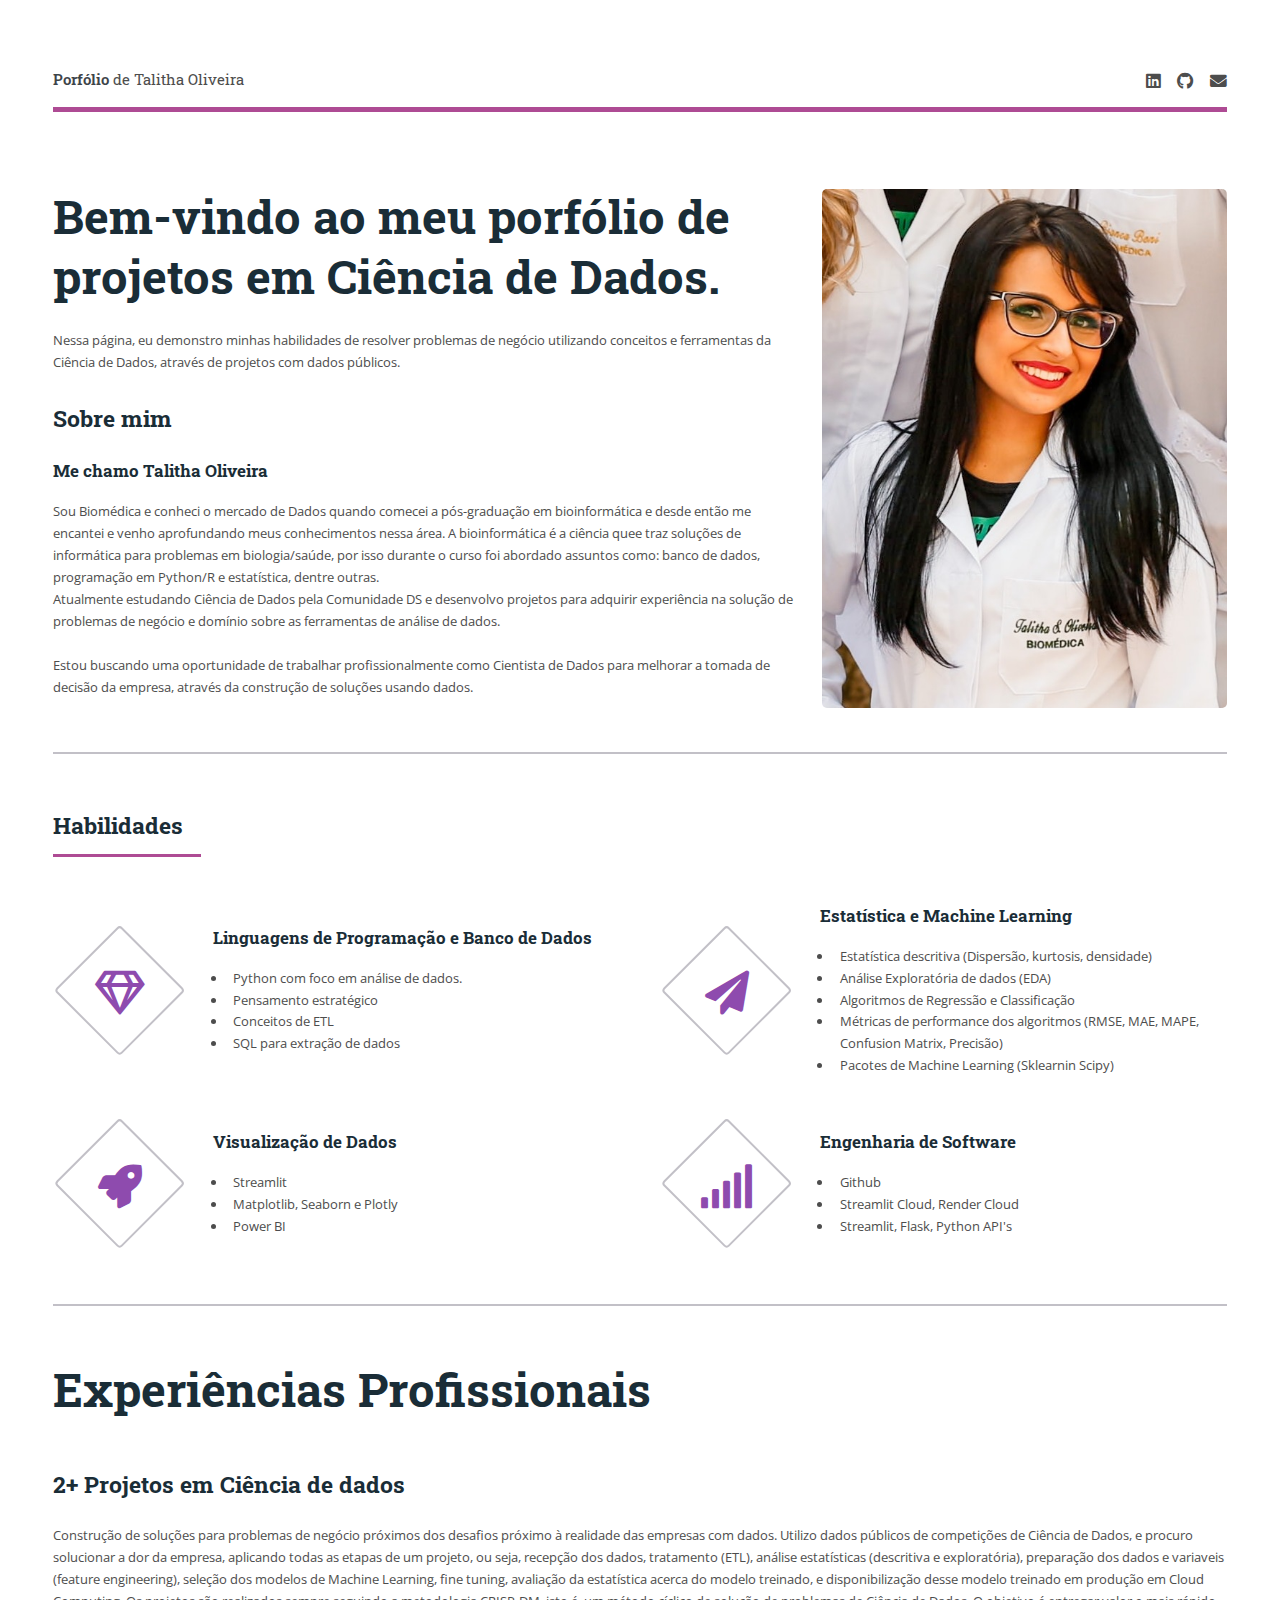
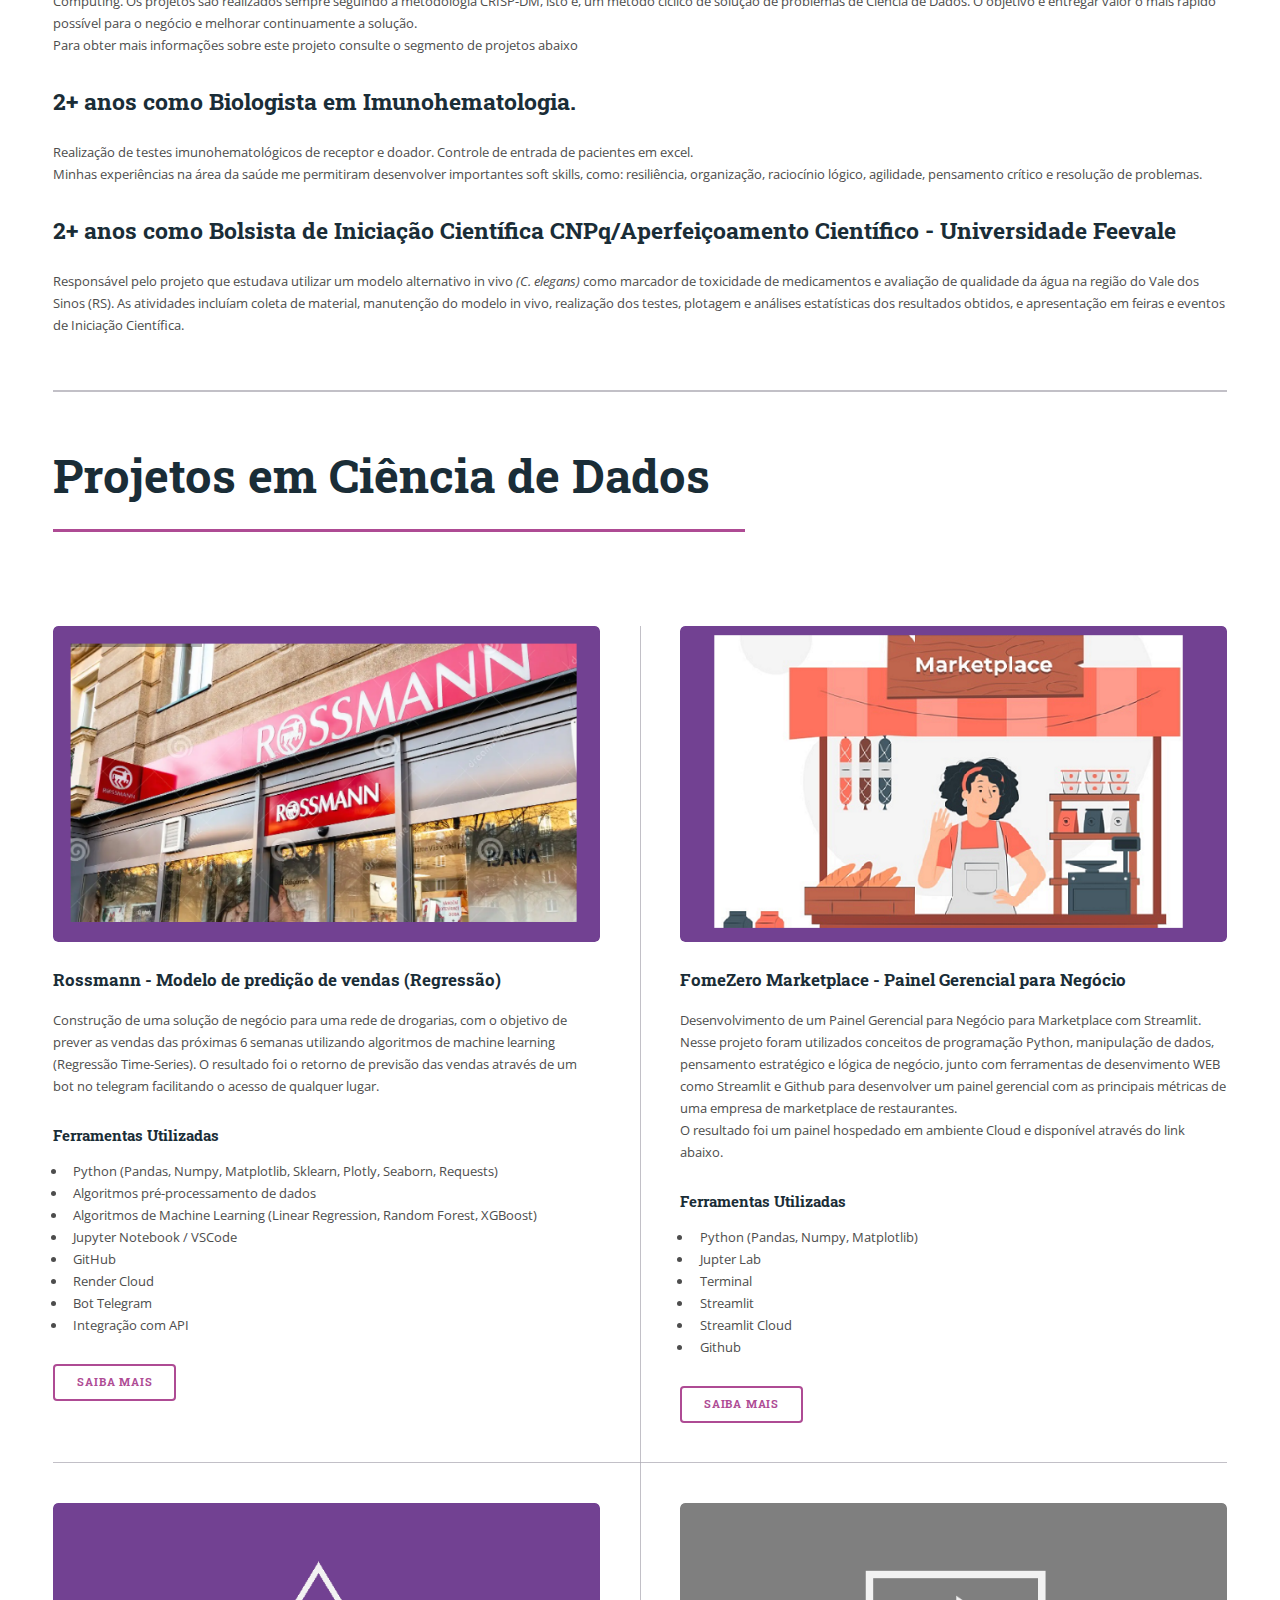
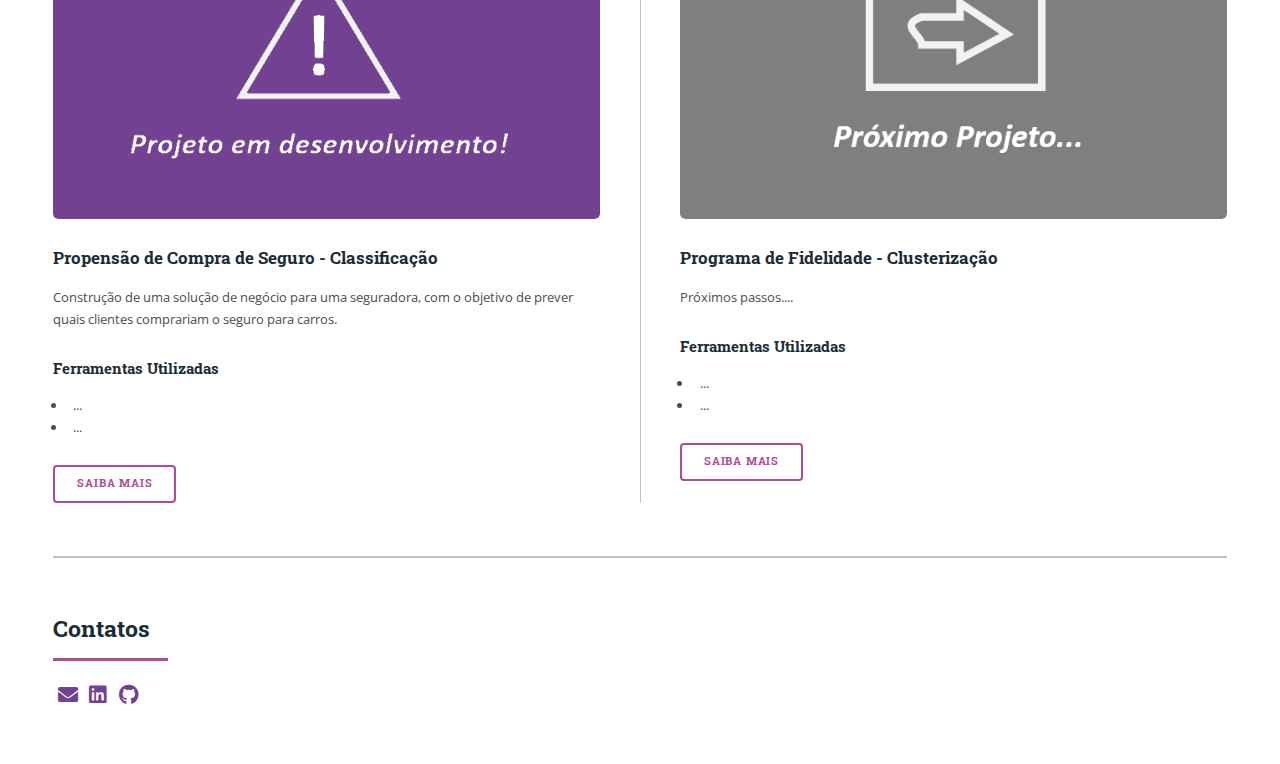
==== index.html @ 6f3b92cd "feat: iconografia contato atualizada" ====
<!DOCTYPE HTML>
<!--
	Editorial by HTML5 UP
	html5up.net | @ajlkn
	Free for personal and commercial use under the CCA 3.0 license (html5up.net/license)
-->
<html>
	<head>
		<title>Porfólio de projetos em Ciência de Dados.</title>
		<meta charset="utf-8" />
		<meta name="viewport" content="width=device-width, initial-scale=1, user-scalable=no" />
		<link rel="stylesheet" href="assets/css/main.css" />
		<link rel="stylesheet" href="assets/css/style.css" />
		<link rel="stylesheet" href="assets/css/custom.css" />
	</head>
	<body class="is-preload">

		<!-- Wrapper -->
			<div id="wrapper">

				<!-- Main -->
					<div id="main">
						<div class="inner">

							<!-- Header -->
								<header id="header">
									<a class="logo"><strong>Porfólio </strong> de Talitha Oliveira</a>
									<ul class="icons">
										<li><a href="https://www.linkedin.com/in/talitha-stella/" class="icon brands fa-linkedin" target="_blank"><span class="label">Linkedin</span></a></li>
										<li><a href="https://github.com/TalithaStella" class="icon brands fa-github" target="_blank"><span class="label">Github</span></a></li>
										<li><a href="mailto:talitha.lhk@gmail.com" class="icon solid fa-envelope" target="_blank"><span class="label">Gmail</span></a></li>
										
									</ul>
								</header>

							<!-- Saudação -->
							<section id="main">
								<div class="content">
									<header>
										<p><span class="image right">
											<img class="img-profile" src="images/profile_pic.jpg" alt="" />
										</span>
										<h1>Bem-vindo ao meu porfólio de projetos em Ciência de Dados.</h1>
										
									</header>
									<p>Nessa página, eu demonstro minhas habilidades de resolver problemas de negócio utilizando conceitos e ferramentas da Ciência de Dados, através de projetos com dados públicos.<br /></p>
									<header class="main">
										<h2>Sobre mim</h2>
									</header>

									<!-- Content -->
										<h3 id="content">Me chamo Talitha Oliveira</h3>
										<p>	Sou Biomédica e conheci o mercado de Dados quando comecei a pós-graduação em bioinformática e desde então me encantei e venho aprofundando meus conhecimentos nessa área. A bioinformática é a ciência quee traz soluções de informática para problemas em biologia/saúde, por isso
											durante o curso foi abordado assuntos como: banco de dados, programação em Python/R e estatística, dentre outras.<br />
											
											Atualmente estudando Ciência de Dados pela Comunidade DS e desenvolvo projetos para adquirir experiência na solução de problemas de negócio e domínio sobre as ferramentas de análise de dados. <br />
										</br>
											Estou buscando uma oportunidade de trabalhar profissionalmente como Cientista de Dados para melhorar a tomada de decisão da empresa, através da construção de soluções usando dados.</p>
									
								</div>
</p>
								
							</section>


							<!-- Habilidades -->
								<section>
									<header class="major">
										<h2>Habilidades</h2>
									</header>
									<div class="features">
										<article>
											<span class="icon fa-gem"></span>
											<div class="content">
												<h3>Linguagens de Programação e Banco de Dados</h3>
												<ul>
													<li>Python com foco em análise de dados.</li>
													<li>Pensamento estratégico</li>
													<li>Conceitos de ETL</li>
													<li>SQL para extração de dados</li>
												</ul>
												
											</div>
										</article>
										<article>
											<span class="icon solid fa-paper-plane"></span>
											<div class="content">
												<h3>Estatística e Machine Learning</h3>
												<ul>
													<li>Estatística descritiva (Dispersão, kurtosis, densidade)</li>
													<li>Análise Exploratória de dados (EDA)</li>
													<li>Algoritmos de Regressão e Classificação</li>
													<li>Métricas de performance dos algoritmos (RMSE, MAE, MAPE, Confusion Matrix, Precisão)</li>
													<li>Pacotes de Machine Learning (Sklearnin Scipy)</li>
												</ul>
												
											</div>
										</article>
										<article>
											<span class="icon solid fa-rocket"></span>
											<div class="content">
												<h3>Visualização de Dados</h3>
												<ul>
													<li>Streamlit</li>
													<li>Matplotlib, Seaborn e Plotly</li>
													<li>Power BI</li>
												</ul>
																							</div>
										</article>
										<article>
											<span class="icon solid fa-signal"></span>
											<div class="content">
												<h3>Engenharia de Software</h3>
												<ul>
													<li>Github</li>
													<li>Streamlit Cloud, Render Cloud</li>
													<li>Streamlit, Flask, Python API's</li>

												</ul>
												</div>
										</article>
									</div>
								</section>

								<!-- Experiência -->
								<section>
									<header class="main">
										<h1>Experiências Profissionais</h1>
									</header>

									
										<h2 id="content">2+ Projetos em Ciência de dados</h2>
										<p>Construção de soluções para problemas de negócio próximos dos desafios próximo à realidade das empresas com dados. 
											Utilizo dados públicos de competições de Ciência de Dados, e procuro solucionar a dor da empresa, aplicando todas as etapas de um projeto, ou seja, recepção dos dados, tratamento (ETL),
											 análise estatísticas (descritiva e exploratória), preparação dos dados e variaveis (feature engineering), seleção dos modelos de Machine Learning, fine tuning, avaliação da estatística acerca do modelo treinado, e disponibilização desse modelo treinado em produção em Cloud Computing.  
											 Os projetos são realizados sempre seguindo a metodologia CRISP-DM, isto é, um método cíclico de solução de problemas de Ciência de Dados. O objetivo é entregar valor o mais rápido possível para o negócio e melhorar continuamente a solução.<br />Para obter mais informações sobre este projeto consulte o segmento de projetos abaixo</p>

										<h2 id="content">2+ anos como Biologista em Imunohematologia.</h2>
										<p>Realização de testes imunohematológicos de receptor e doador. Controle de entrada de pacientes em excel.</br> 
											Minhas experiências na área da saúde me permitiram desenvolver importantes soft skills, como: resiliência, organização, raciocínio lógico, agilidade, pensamento crítico e resolução de problemas.</p>
										
										<h2 id="content">2+ anos como Bolsista de Iniciação Científica CNPq/Aperfeiçoamento Científico - Universidade Feevale</h2>
										<p>Responsável pelo projeto que estudava utilizar um modelo alternativo in vivo <i>(C. elegans)</i> como marcador de toxicidade de medicamentos e avaliação de qualidade da água na região do Vale dos Sinos (RS). As atividades incluíam coleta de material, manutenção do modelo in vivo, realização dos testes, plotagem e análises estatísticas dos resultados obtidos, e apresentação em feiras e eventos de Iniciação Científica.</p>

									</section>

							<!-- Projetos -->
								<section>
									<header class="major">
										<h1>Projetos em Ciência de Dados</h1>
									</header>
									<div class="posts">
										<article>
											<a href="https://github.com/TalithaStella/rossmann_project" class="image" target="_blank"><img src="images/rossmann.png" alt="" /></a>
											<h3>Rossmann - Modelo de predição de vendas (Regressão)</h3>
											<p>Construção de uma solução de negócio para uma rede de drogarias, com o objetivo de prever as vendas das próximas 6 semanas utilizando algoritmos de machine learning (Regressão Time-Series). O resultado foi o retorno de previsão das vendas através de um bot no telegram facilitando o acesso de qualquer lugar.</p>
											<h4>Ferramentas Utilizadas</h4>
												<ul>
													<li>Python (Pandas, Numpy, Matplotlib, Sklearn, Plotly, Seaborn, Requests)</li>
													<li>Algoritmos pré-processamento de dados</li>
													<li>Algoritmos de Machine Learning (Linear Regression, Random Forest, XGBoost)</li>
													<li>Jupyter Notebook / VSCode</li>
													<li>GitHub</li>
													<li>Render Cloud</li>
													<li>Bot Telegram</li>
													<li>Integração com API</li>

												</ul>
	
											<ul class="actions">
												<li><a href="https://github.com/TalithaStella/rossmann_project" class="button" target="_blank">SAIBA MAIS</a></li>
											</ul>
										</article>
										<article>
											<a href="https://github.com/TalithaStella/fomezero_zomato" class="image" target="_blank"><img src="images/market.png" alt="" /></a>
											<h3>FomeZero Marketplace - Painel Gerencial para Negócio</h3>
											<p> Desenvolvimento de um Painel Gerencial para Negócio para Marketplace com Streamlit. Nesse projeto foram utilizados conceitos de programação Python, manipulação de dados, pensamento estratégico e lógica de negócio, junto com ferramentas de desenvimento WEB como Streamlit e Github para desenvolver um painel gerencial com as principais métricas de uma empresa de marketplace de restaurantes. <br /> O resultado foi um painel hospedado em ambiente Cloud e disponível através do link abaixo.</p>
											<h4>Ferramentas Utilizadas</h4>
												<ul>
													<li>Python (Pandas, Numpy, Matplotlib)</li>
													<li>Jupter Lab</li>
													<li>Terminal</li>
													<li>Streamlit</li>
													<li>Streamlit Cloud</li>
													<li>Github</li>
												</ul>

											<ul class="actions">
												<li><a href="https://github.com/TalithaStella/fomezero_zomato" class="button" target="_blank">SAIBA MAIS</a></li>
											</ul>
										</article>
										<article>
											<a href="https://github.com/TalithaStella" class="image" target="_blank"><img src="images/ProjetoEmDdesenvolvimento.png" alt="" /></a>
											<h3>Propensão de Compra de Seguro - Classificação</h3>
											<p>Construção de uma solução de negócio para uma seguradora, com o objetivo de prever quais clientes comprariam o seguro para carros.</p>
											<h4>Ferramentas Utilizadas</h4>
												<ul>
													<li>...</li>
													<li>...</li>

												</ul>
	
											<ul class="actions">
												<li><a href="#" class="button" target="_blank">SAIBA MAIS</a></li>
											</ul>
										</article>
										<article>
											<a href="https://github.com/TalithaStella" class="image" target="_blank"><img src="images/ProximoProjeto.png" alt="" /></a>
											<h3>Programa de Fidelidade - Clusterização</h3>
											<p>Próximos passos....</p>
											<h4>Ferramentas Utilizadas</h4>
												<ul>
													<li>...</li>
													<li>...</li>

												</ul>
	
											<ul class="actions">
												<li><a href="#" class="button" target="_blank">SAIBA MAIS</a></li>
											</ul>
										</article>
									</div>
								</section>


								<!-- Contato-->
								<section class="contact">
									<header class="major">
										<h2>Contatos</h2>
									</header>
									
									<ul class="contact">
										<li><a class="icon solid fa-envelope" href="mailto:talitha.lhk@gmail.com" target="_blank"></a></li>
										<li><a class="icon brands fa-linkedin" href="https://www.linkedin.com/in/talitha-stella/" target="_blank"><b></b></a></li>
										<li><a class="icon brands fa-github" href="https://github.com/TalithaStella" target="_blank"></a></li>
									</ul>
								</section>
						</div>
					</div>

				

			</div>

		<!-- Scripts -->
			<script src="assets/js/jquery.min.js"></script>
			<script src="assets/js/browser.min.js"></script>
			<script src="assets/js/breakpoints.min.js"></script>
			<script src="assets/js/util.js"></script>
			<script src="assets/js/main.js"></script>

	</body>
</html>
---- assets/css/main.css ----
@import url(fontawesome-all.min.css);
@import url("https://fonts.googleapis.com/css?family=Open+Sans:400,600,400italic,600italic|Roboto+Slab:400,700");
/*
	Editorial by HTML5 UP
	html5up.net | @ajlkn
	Free for personal and commercial use under the CCA 3.0 license (html5up.net/license)
*/
html, body, div, span, applet, object,
iframe, h1, h2, h3, h4, h5, h6, p, blockquote,
pre, a, abbr, acronym, address, big, cite,
code, del, dfn, em, img, ins, kbd, q, s, samp,
small, strike, strong, sub, sup, tt, var, b,
u, i, center, dl, dt, dd, ol, ul, li, fieldset,
form, label, legend, table, caption, tbody,
tfoot, thead, tr, th, td, article, aside,
canvas, details, embed, figure, figcaption,
footer, header, hgroup, menu, nav, output, ruby,
section, summary, time, mark, audio, video {
  margin: 0;
  padding: 0;
  border: 0;
  font-size: 100%;
  font: inherit;
  vertical-align: baseline; }

article, aside, details, figcaption, figure,
footer, header, hgroup, menu, nav, section {
  display: block; }

body {
  line-height: 1; }

ol, ul {
  list-style: none; }

blockquote, q {
  quotes: none; }
  blockquote:before, blockquote:after, q:before, q:after {
    content: '';
    content: none; }

table {
  border-collapse: collapse;
  border-spacing: 0; }

body {
  -webkit-text-size-adjust: none; }

mark {
  background-color: transparent;
  color: inherit; }

input::-moz-focus-inner {
  border: 0;
  padding: 0; }

input, select, textarea {
  -moz-appearance: none;
  -webkit-appearance: none;
  -ms-appearance: none;
  appearance: none; }

/* Basic */
@-ms-viewport {
  width: device-width; }

body {
  -ms-overflow-style: scrollbar; }

@media screen and (max-width: 480px) {
  html, body {
    min-width: 320px; } }

html {
  box-sizing: border-box; }

*, *:before, *:after {
  box-sizing: inherit; }

body {
  background: #ffffff; }
  body.is-preload *, body.is-preload *:before, body.is-preload *:after, body.is-resizing *, body.is-resizing *:before, body.is-resizing *:after {
    -moz-animation: none !important;
    -webkit-animation: none !important;
    -ms-animation: none !important;
    animation: none !important;
    -moz-transition: none !important;
    -webkit-transition: none !important;
    -ms-transition: none !important;
    transition: none !important; }

/* Type */
body, input, select, textarea {
  color: #4d4d4d;
  font-family: "Open Sans", sans-serif;
  font-size: 13pt;
  font-weight: 400;
  line-height: 1.65; }
  @media screen and (max-width: 1680px) {
    body, input, select, textarea {
      font-size: 11pt; } }
  @media screen and (max-width: 1280px) {
    body, input, select, textarea {
      font-size: 10pt; } }
  @media screen and (max-width: 360px) {
    body, input, select, textarea {
      font-size: 9pt; } }

a {
  -moz-transition: color 0.2s ease-in-out, border-bottom-color 0.2s ease-in-out;
  -webkit-transition: color 0.2s ease-in-out, border-bottom-color 0.2s ease-in-out;
  -ms-transition: color 0.2s ease-in-out, border-bottom-color 0.2s ease-in-out;
  transition: color 0.2s ease-in-out, border-bottom-color 0.2s ease-in-out;
  border-bottom: dotted 1px;
  color: #ae4b94; 
  text-decoration: none; }
  a:hover {
    border-bottom-color: #ae4b94;
    color: #ae4b94 !important; }
    a:hover strong {
      color: inherit; }

strong, b {
  color: #3d4449;
  font-weight: 600; }

em, i {
  font-style: italic; }

p {
  margin: 0 0 2em 0; }

h1, h2, h3, h4, h5, h6 {
  color: #1A2D37;
  font-family: "Roboto Slab", serif;
  font-weight: 700;
  line-height: 1.5;
  margin: 0 0 1em 0; }
  h1 a, h2 a, h3 a, h4 a, h5 a, h6 a {
    color: inherit;
    text-decoration: none;
    border-bottom: 0; }

h1 {
  font-size: 4em;
  margin: 0 0 0.5em 0;
  line-height: 1.3; }

h2 {
  font-size: 1.75em; }

h3 {
  font-size: 1.25em; }

h4 {
  font-size: 1.1em; }

h5 {
  font-size: 0.9em; }

h6 {
  font-size: 0.7em; }

@media screen and (max-width: 1680px) {
  h1 {
    font-size: 3.5em; } }

@media screen and (max-width: 980px) {
  h1 {
    font-size: 3.25em; } }

@media screen and (max-width: 736px) {
  h1 {
    font-size: 2em;
    line-height: 1.4; }
  h2 {
    font-size: 1.5em; } }

sub {
  font-size: 0.8em;
  position: relative;
  top: 0.5em; }

sup {
  font-size: 0.8em;
  position: relative;
  top: -0.5em; }

blockquote {
  border-left: solid 3px rgba(153, 150, 158, 0.75);
  font-style: italic;
  margin: 0 0 2em 0;
  padding: 0.5em 0 0.5em 2em; }

code {
  background: rgba(174, 171, 180, 0.75);
  border-radius: 0.375em;
  border: solid 1px rgba(210, 215, 217, 0.75);
  font-family: "Courier New", monospace;
  font-size: 0.9em;
  margin: 0 0.25em;
  padding: 0.25em 0.65em; }

pre {
  -webkit-overflow-scrolling: touch;
  font-family: "Courier New", monospace;
  font-size: 0.9em;
  margin: 0 0 2em 0; }
  pre code {
    display: block;
    line-height: 1.75;
    padding: 1em 1.5em;
    overflow-x: auto; }

hr {
  border: 0;
  border-bottom: solid 1px rgba(174, 171, 180, 0.75);
  margin: 2em 0; }
  hr.major {
    margin: 3em 0; }

.align-left {
  text-align: left; }

.align-center {
  text-align: center; }

.align-right {
  text-align: right; }

/* Row */
.row {
  display: flex;
  flex-wrap: wrap;
  box-sizing: border-box;
  align-items: stretch; }
  .row > * {
    box-sizing: border-box; }
  .row.gtr-uniform > * > :last-child {
    margin-bottom: 0; }
  .row.aln-left {
    justify-content: flex-start; }
  .row.aln-center {
    justify-content: center; }
  .row.aln-right {
    justify-content: flex-end; }
  .row.aln-top {
    align-items: flex-start; }
  .row.aln-middle {
    align-items: center; }
  .row.aln-bottom {
    align-items: flex-end; }
  .row > .imp {
    order: -1; }
  .row > .col-1 {
    width: 8.33333%; }
  .row > .off-1 {
    margin-left: 8.33333%; }
  .row > .col-2 {
    width: 16.66667%; }
  .row > .off-2 {
    margin-left: 16.66667%; }
  .row > .col-3 {
    width: 25%; }
  .row > .off-3 {
    margin-left: 25%; }
  .row > .col-4 {
    width: 33.33333%; }
  .row > .off-4 {
    margin-left: 33.33333%; }
  .row > .col-5 {
    width: 41.66667%; }
  .row > .off-5 {
    margin-left: 41.66667%; }
  .row > .col-6 {
    width: 50%; }
  .row > .off-6 {
    margin-left: 50%; }
  .row > .col-7 {
    width: 58.33333%; }
  .row > .off-7 {
    margin-left: 58.33333%; }
  .row > .col-8 {
    width: 66.66667%; }
  .row > .off-8 {
    margin-left: 66.66667%; }
  .row > .col-9 {
    width: 75%; }
  .row > .off-9 {
    margin-left: 75%; }
  .row > .col-10 {
    width: 83.33333%; }
  .row > .off-10 {
    margin-left: 83.33333%; }
  .row > .col-11 {
    width: 91.66667%; }
  .row > .off-11 {
    margin-left: 91.66667%; }
  .row > .col-12 {
    width: 100%; }
  .row > .off-12 {
    margin-left: 100%; }
  .row.gtr-0 {
    margin-top: 0;
    margin-left: 0em; }
    .row.gtr-0 > * {
      padding: 0 0 0 0em; }
    .row.gtr-0.gtr-uniform {
      margin-top: 0em; }
      .row.gtr-0.gtr-uniform > * {
        padding-top: 0em; }
  .row.gtr-25 {
    margin-top: 0;
    margin-left: -0.375em; }
    .row.gtr-25 > * {
      padding: 0 0 0 0.375em; }
    .row.gtr-25.gtr-uniform {
      margin-top: -0.375em; }
      .row.gtr-25.gtr-uniform > * {
        padding-top: 0.375em; }
  .row.gtr-50 {
    margin-top: 0;
    margin-left: -0.75em; }
    .row.gtr-50 > * {
      padding: 0 0 0 0.75em; }
    .row.gtr-50.gtr-uniform {
      margin-top: -0.75em; }
      .row.gtr-50.gtr-uniform > * {
        padding-top: 0.75em; }
  .row {
    margin-top: 0;
    margin-left: -1.5em; }
    .row > * {
      padding: 0 0 0 1.5em; }
    .row.gtr-uniform {
      margin-top: -1.5em; }
      .row.gtr-uniform > * {
        padding-top: 1.5em; }
  .row.gtr-150 {
    margin-top: 0;
    margin-left: -2.25em; }
    .row.gtr-150 > * {
      padding: 0 0 0 2.25em; }
    .row.gtr-150.gtr-uniform {
      margin-top: -2.25em; }
      .row.gtr-150.gtr-uniform > * {
        padding-top: 2.25em; }
  .row.gtr-200 {
    margin-top: 0;
    margin-left: -3em; }
    .row.gtr-200 > * {
      padding: 0 0 0 3em; }
    .row.gtr-200.gtr-uniform {
      margin-top: -3em; }
      .row.gtr-200.gtr-uniform > * {
        padding-top: 3em; }
  @media screen and (max-width: 1680px) {
    .row {
      display: flex;
      flex-wrap: wrap;
      box-sizing: border-box;
      align-items: stretch; }
      .row > * {
        box-sizing: border-box; }
      .row.gtr-uniform > * > :last-child {
        margin-bottom: 0; }
      .row.aln-left {
        justify-content: flex-start; }
      .row.aln-center {
        justify-content: center; }
      .row.aln-right {
        justify-content: flex-end; }
      .row.aln-top {
        align-items: flex-start; }
      .row.aln-middle {
        align-items: center; }
      .row.aln-bottom {
        align-items: flex-end; }
      .row > .imp-xlarge {
        order: -1; }
      .row > .col-1-xlarge {
        width: 8.33333%; }
      .row > .off-1-xlarge {
        margin-left: 8.33333%; }
      .row > .col-2-xlarge {
        width: 16.66667%; }
      .row > .off-2-xlarge {
        margin-left: 16.66667%; }
      .row > .col-3-xlarge {
        width: 25%; }
      .row > .off-3-xlarge {
        margin-left: 25%; }
      .row > .col-4-xlarge {
        width: 33.33333%; }
      .row > .off-4-xlarge {
        margin-left: 33.33333%; }
      .row > .col-5-xlarge {
        width: 41.66667%; }
      .row > .off-5-xlarge {
        margin-left: 41.66667%; }
      .row > .col-6-xlarge {
        width: 50%; }
      .row > .off-6-xlarge {
        margin-left: 50%; }
      .row > .col-7-xlarge {
        width: 58.33333%; }
      .row > .off-7-xlarge {
        margin-left: 58.33333%; }
      .row > .col-8-xlarge {
        width: 66.66667%; }
      .row > .off-8-xlarge {
        margin-left: 66.66667%; }
      .row > .col-9-xlarge {
        width: 75%; }
      .row > .off-9-xlarge {
        margin-left: 75%; }
      .row > .col-10-xlarge {
        width: 83.33333%; }
      .row > .off-10-xlarge {
        margin-left: 83.33333%; }
      .row > .col-11-xlarge {
        width: 91.66667%; }
      .row > .off-11-xlarge {
        margin-left: 91.66667%; }
      .row > .col-12-xlarge {
        width: 100%; }
      .row > .off-12-xlarge {
        margin-left: 100%; }
      .row.gtr-0 {
        margin-top: 0;
        margin-left: 0em; }
        .row.gtr-0 > * {
          padding: 0 0 0 0em; }
        .row.gtr-0.gtr-uniform {
          margin-top: 0em; }
          .row.gtr-0.gtr-uniform > * {
            padding-top: 0em; }
      .row.gtr-25 {
        margin-top: 0;
        margin-left: -0.375em; }
        .row.gtr-25 > * {
          padding: 0 0 0 0.375em; }
        .row.gtr-25.gtr-uniform {
          margin-top: -0.375em; }
          .row.gtr-25.gtr-uniform > * {
            padding-top: 0.375em; }
      .row.gtr-50 {
        margin-top: 0;
        margin-left: -0.75em; }
        .row.gtr-50 > * {
          padding: 0 0 0 0.75em; }
        .row.gtr-50.gtr-uniform {
          margin-top: -0.75em; }
          .row.gtr-50.gtr-uniform > * {
            padding-top: 0.75em; }
      .row {
        margin-top: 0;
        margin-left: -1.5em; }
        .row > * {
          padding: 0 0 0 1.5em; }
        .row.gtr-uniform {
          margin-top: -1.5em; }
          .row.gtr-uniform > * {
            padding-top: 1.5em; }
      .row.gtr-150 {
        margin-top: 0;
        margin-left: -2.25em; }
        .row.gtr-150 > * {
          padding: 0 0 0 2.25em; }
        .row.gtr-150.gtr-uniform {
          margin-top: -2.25em; }
          .row.gtr-150.gtr-uniform > * {
            padding-top: 2.25em; }
      .row.gtr-200 {
        margin-top: 0;
        margin-left: -3em; }
        .row.gtr-200 > * {
          padding: 0 0 0 3em; }
        .row.gtr-200.gtr-uniform {
          margin-top: -3em; }
          .row.gtr-200.gtr-uniform > * {
            padding-top: 3em; } }
  @media screen and (max-width: 1280px) {
    .row {
      display: flex;
      flex-wrap: wrap;
      box-sizing: border-box;
      align-items: stretch; }
      .row > * {
        box-sizing: border-box; }
      .row.gtr-uniform > * > :last-child {
        margin-bottom: 0; }
      .row.aln-left {
        justify-content: flex-start; }
      .row.aln-center {
        justify-content: center; }
      .row.aln-right {
        justify-content: flex-end; }
      .row.aln-top {
        align-items: flex-start; }
      .row.aln-middle {
        align-items: center; }
      .row.aln-bottom {
        align-items: flex-end; }
      .row > .imp-large {
        order: -1; }
      .row > .col-1-large {
        width: 8.33333%; }
      .row > .off-1-large {
        margin-left: 8.33333%; }
      .row > .col-2-large {
        width: 16.66667%; }
      .row > .off-2-large {
        margin-left: 16.66667%; }
      .row > .col-3-large {
        width: 25%; }
      .row > .off-3-large {
        margin-left: 25%; }
      .row > .col-4-large {
        width: 33.33333%; }
      .row > .off-4-large {
        margin-left: 33.33333%; }
      .row > .col-5-large {
        width: 41.66667%; }
      .row > .off-5-large {
        margin-left: 41.66667%; }
      .row > .col-6-large {
        width: 50%; }
      .row > .off-6-large {
        margin-left: 50%; }
      .row > .col-7-large {
        width: 58.33333%; }
      .row > .off-7-large {
        margin-left: 58.33333%; }
      .row > .col-8-large {
        width: 66.66667%; }
      .row > .off-8-large {
        margin-left: 66.66667%; }
      .row > .col-9-large {
        width: 75%; }
      .row > .off-9-large {
        margin-left: 75%; }
      .row > .col-10-large {
        width: 83.33333%; }
      .row > .off-10-large {
        margin-left: 83.33333%; }
      .row > .col-11-large {
        width: 91.66667%; }
      .row > .off-11-large {
        margin-left: 91.66667%; }
      .row > .col-12-large {
        width: 100%; }
      .row > .off-12-large {
        margin-left: 100%; }
      .row.gtr-0 {
        margin-top: 0;
        margin-left: 0em; }
        .row.gtr-0 > * {
          padding: 0 0 0 0em; }
        .row.gtr-0.gtr-uniform {
          margin-top: 0em; }
          .row.gtr-0.gtr-uniform > * {
            padding-top: 0em; }
      .row.gtr-25 {
        margin-top: 0;
        margin-left: -0.375em; }
        .row.gtr-25 > * {
          padding: 0 0 0 0.375em; }
        .row.gtr-25.gtr-uniform {
          margin-top: -0.375em; }
          .row.gtr-25.gtr-uniform > * {
            padding-top: 0.375em; }
      .row.gtr-50 {
        margin-top: 0;
        margin-left: -0.75em; }
        .row.gtr-50 > * {
          padding: 0 0 0 0.75em; }
        .row.gtr-50.gtr-uniform {
          margin-top: -0.75em; }
          .row.gtr-50.gtr-uniform > * {
            padding-top: 0.75em; }
      .row {
        margin-top: 0;
        margin-left: -1.5em; }
        .row > * {
          padding: 0 0 0 1.5em; }
        .row.gtr-uniform {
          margin-top: -1.5em; }
          .row.gtr-uniform > * {
            padding-top: 1.5em; }
      .row.gtr-150 {
        margin-top: 0;
        margin-left: -2.25em; }
        .row.gtr-150 > * {
          padding: 0 0 0 2.25em; }
        .row.gtr-150.gtr-uniform {
          margin-top: -2.25em; }
          .row.gtr-150.gtr-uniform > * {
            padding-top: 2.25em; }
      .row.gtr-200 {
        margin-top: 0;
        margin-left: -3em; }
        .row.gtr-200 > * {
          padding: 0 0 0 3em; }
        .row.gtr-200.gtr-uniform {
          margin-top: -3em; }
          .row.gtr-200.gtr-uniform > * {
            padding-top: 3em; } }
  @media screen and (max-width: 980px) {
    .row {
      display: flex;
      flex-wrap: wrap;
      box-sizing: border-box;
      align-items: stretch; }
      .row > * {
        box-sizing: border-box; }
      .row.gtr-uniform > * > :last-child {
        margin-bottom: 0; }
      .row.aln-left {
        justify-content: flex-start; }
      .row.aln-center {
        justify-content: center; }
      .row.aln-right {
        justify-content: flex-end; }
      .row.aln-top {
        align-items: flex-start; }
      .row.aln-middle {
        align-items: center; }
      .row.aln-bottom {
        align-items: flex-end; }
      .row > .imp-medium {
        order: -1; }
      .row > .col-1-medium {
        width: 8.33333%; }
      .row > .off-1-medium {
        margin-left: 8.33333%; }
      .row > .col-2-medium {
        width: 16.66667%; }
      .row > .off-2-medium {
        margin-left: 16.66667%; }
      .row > .col-3-medium {
        width: 25%; }
      .row > .off-3-medium {
        margin-left: 25%; }
      .row > .col-4-medium {
        width: 33.33333%; }
      .row > .off-4-medium {
        margin-left: 33.33333%; }
      .row > .col-5-medium {
        width: 41.66667%; }
      .row > .off-5-medium {
        margin-left: 41.66667%; }
      .row > .col-6-medium {
        width: 50%; }
      .row > .off-6-medium {
        margin-left: 50%; }
      .row > .col-7-medium {
        width: 58.33333%; }
      .row > .off-7-medium {
        margin-left: 58.33333%; }
      .row > .col-8-medium {
        width: 66.66667%; }
      .row > .off-8-medium {
        margin-left: 66.66667%; }
      .row > .col-9-medium {
        width: 75%; }
      .row > .off-9-medium {
        margin-left: 75%; }
      .row > .col-10-medium {
        width: 83.33333%; }
      .row > .off-10-medium {
        margin-left: 83.33333%; }
      .row > .col-11-medium {
        width: 91.66667%; }
      .row > .off-11-medium {
        margin-left: 91.66667%; }
      .row > .col-12-medium {
        width: 100%; }
      .row > .off-12-medium {
        margin-left: 100%; }
      .row.gtr-0 {
        margin-top: 0;
        margin-left: 0em; }
        .row.gtr-0 > * {
          padding: 0 0 0 0em; }
        .row.gtr-0.gtr-uniform {
          margin-top: 0em; }
          .row.gtr-0.gtr-uniform > * {
            padding-top: 0em; }
      .row.gtr-25 {
        margin-top: 0;
        margin-left: -0.375em; }
        .row.gtr-25 > * {
          padding: 0 0 0 0.375em; }
        .row.gtr-25.gtr-uniform {
          margin-top: -0.375em; }
          .row.gtr-25.gtr-uniform > * {
            padding-top: 0.375em; }
      .row.gtr-50 {
        margin-top: 0;
        margin-left: -0.75em; }
        .row.gtr-50 > * {
          padding: 0 0 0 0.75em; }
        .row.gtr-50.gtr-uniform {
          margin-top: -0.75em; }
          .row.gtr-50.gtr-uniform > * {
            padding-top: 0.75em; }
      .row {
        margin-top: 0;
        margin-left: -1.5em; }
        .row > * {
          padding: 0 0 0 1.5em; }
        .row.gtr-uniform {
          margin-top: -1.5em; }
          .row.gtr-uniform > * {
            padding-top: 1.5em; }
      .row.gtr-150 {
        margin-top: 0;
        margin-left: -2.25em; }
        .row.gtr-150 > * {
          padding: 0 0 0 2.25em; }
        .row.gtr-150.gtr-uniform {
          margin-top: -2.25em; }
          .row.gtr-150.gtr-uniform > * {
            padding-top: 2.25em; }
      .row.gtr-200 {
        margin-top: 0;
        margin-left: -3em; }
        .row.gtr-200 > * {
          padding: 0 0 0 3em; }
        .row.gtr-200.gtr-uniform {
          margin-top: -3em; }
          .row.gtr-200.gtr-uniform > * {
            padding-top: 3em; } }
  @media screen and (max-width: 736px) {
    .row {
      display: flex;
      flex-wrap: wrap;
      box-sizing: border-box;
      align-items: stretch; }
      .row > * {
        box-sizing: border-box; }
      .row.gtr-uniform > * > :last-child {
        margin-bottom: 0; }
      .row.aln-left {
        justify-content: flex-start; }
      .row.aln-center {
        justify-content: center; }
      .row.aln-right {
        justify-content: flex-end; }
      .row.aln-top {
        align-items: flex-start; }
      .row.aln-middle {
        align-items: center; }
      .row.aln-bottom {
        align-items: flex-end; }
      .row > .imp-small {
        order: -1; }
      .row > .col-1-small {
        width: 8.33333%; }
      .row > .off-1-small {
        margin-left: 8.33333%; }
      .row > .col-2-small {
        width: 16.66667%; }
      .row > .off-2-small {
        margin-left: 16.66667%; }
      .row > .col-3-small {
        width: 25%; }
      .row > .off-3-small {
        margin-left: 25%; }
      .row > .col-4-small {
        width: 33.33333%; }
      .row > .off-4-small {
        margin-left: 33.33333%; }
      .row > .col-5-small {
        width: 41.66667%; }
      .row > .off-5-small {
        margin-left: 41.66667%; }
      .row > .col-6-small {
        width: 50%; }
      .row > .off-6-small {
        margin-left: 50%; }
      .row > .col-7-small {
        width: 58.33333%; }
      .row > .off-7-small {
        margin-left: 58.33333%; }
      .row > .col-8-small {
        width: 66.66667%; }
      .row > .off-8-small {
        margin-left: 66.66667%; }
      .row > .col-9-small {
        width: 75%; }
      .row > .off-9-small {
        margin-left: 75%; }
      .row > .col-10-small {
        width: 83.33333%; }
      .row > .off-10-small {
        margin-left: 83.33333%; }
      .row > .col-11-small {
        width: 91.66667%; }
      .row > .off-11-small {
        margin-left: 91.66667%; }
      .row > .col-12-small {
        width: 100%; }
      .row > .off-12-small {
        margin-left: 100%; }
      .row.gtr-0 {
        margin-top: 0;
        margin-left: 0em; }
        .row.gtr-0 > * {
          padding: 0 0 0 0em; }
        .row.gtr-0.gtr-uniform {
          margin-top: 0em; }
          .row.gtr-0.gtr-uniform > * {
            padding-top: 0em; }
      .row.gtr-25 {
        margin-top: 0;
        margin-left: -0.375em; }
        .row.gtr-25 > * {
          padding: 0 0 0 0.375em; }
        .row.gtr-25.gtr-uniform {
          margin-top: -0.375em; }
          .row.gtr-25.gtr-uniform > * {
            padding-top: 0.375em; }
      .row.gtr-50 {
        margin-top: 0;
        margin-left: -0.75em; }
        .row.gtr-50 > * {
          padding: 0 0 0 0.75em; }
        .row.gtr-50.gtr-uniform {
          margin-top: -0.75em; }
          .row.gtr-50.gtr-uniform > * {
            padding-top: 0.75em; }
      .row {
        margin-top: 0;
        margin-left: -1.5em; }
        .row > * {
          padding: 0 0 0 1.5em; }
        .row.gtr-uniform {
          margin-top: -1.5em; }
          .row.gtr-uniform > * {
            padding-top: 1.5em; }
      .row.gtr-150 {
        margin-top: 0;
        margin-left: -2.25em; }
        .row.gtr-150 > * {
          padding: 0 0 0 2.25em; }
        .row.gtr-150.gtr-uniform {
          margin-top: -2.25em; }
          .row.gtr-150.gtr-uniform > * {
            padding-top: 2.25em; }
      .row.gtr-200 {
        margin-top: 0;
        margin-left: -3em; }
        .row.gtr-200 > * {
          padding: 0 0 0 3em; }
        .row.gtr-200.gtr-uniform {
          margin-top: -3em; }
          .row.gtr-200.gtr-uniform > * {
            padding-top: 3em; } }
  @media screen and (max-width: 480px) {
    .row {
      display: flex;
      flex-wrap: wrap;
      box-sizing: border-box;
      align-items: stretch; }
      .row > * {
        box-sizing: border-box; }
      .row.gtr-uniform > * > :last-child {
        margin-bottom: 0; }
      .row.aln-left {
        justify-content: flex-start; }
      .row.aln-center {
        justify-content: center; }
      .row.aln-right {
        justify-content: flex-end; }
      .row.aln-top {
        align-items: flex-start; }
      .row.aln-middle {
        align-items: center; }
      .row.aln-bottom {
        align-items: flex-end; }
      .row > .imp-xsmall {
        order: -1; }
      .row > .col-1-xsmall {
        width: 8.33333%; }
      .row > .off-1-xsmall {
        margin-left: 8.33333%; }
      .row > .col-2-xsmall {
        width: 16.66667%; }
      .row > .off-2-xsmall {
        margin-left: 16.66667%; }
      .row > .col-3-xsmall {
        width: 25%; }
      .row > .off-3-xsmall {
        margin-left: 25%; }
      .row > .col-4-xsmall {
        width: 33.33333%; }
      .row > .off-4-xsmall {
        margin-left: 33.33333%; }
      .row > .col-5-xsmall {
        width: 41.66667%; }
      .row > .off-5-xsmall {
        margin-left: 41.66667%; }
      .row > .col-6-xsmall {
        width: 50%; }
      .row > .off-6-xsmall {
        margin-left: 50%; }
      .row > .col-7-xsmall {
        width: 58.33333%; }
      .row > .off-7-xsmall {
        margin-left: 58.33333%; }
      .row > .col-8-xsmall {
        width: 66.66667%; }
      .row > .off-8-xsmall {
        margin-left: 66.66667%; }
      .row > .col-9-xsmall {
        width: 75%; }
      .row > .off-9-xsmall {
        margin-left: 75%; }
      .row > .col-10-xsmall {
        width: 83.33333%; }
      .row > .off-10-xsmall {
        margin-left: 83.33333%; }
      .row > .col-11-xsmall {
        width: 91.66667%; }
      .row > .off-11-xsmall {
        margin-left: 91.66667%; }
      .row > .col-12-xsmall {
        width: 100%; }
      .row > .off-12-xsmall {
        margin-left: 100%; }
      .row.gtr-0 {
        margin-top: 0;
        margin-left: 0em; }
        .row.gtr-0 > * {
          padding: 0 0 0 0em; }
        .row.gtr-0.gtr-uniform {
          margin-top: 0em; }
          .row.gtr-0.gtr-uniform > * {
            padding-top: 0em; }
      .row.gtr-25 {
        margin-top: 0;
        margin-left: -0.375em; }
        .row.gtr-25 > * {
          padding: 0 0 0 0.375em; }
        .row.gtr-25.gtr-uniform {
          margin-top: -0.375em; }
          .row.gtr-25.gtr-uniform > * {
            padding-top: 0.375em; }
      .row.gtr-50 {
        margin-top: 0;
        margin-left: -0.75em; }
        .row.gtr-50 > * {
          padding: 0 0 0 0.75em; }
        .row.gtr-50.gtr-uniform {
          margin-top: -0.75em; }
          .row.gtr-50.gtr-uniform > * {
            padding-top: 0.75em; }
      .row {
        margin-top: 0;
        margin-left: -1.5em; }
        .row > * {
          padding: 0 0 0 1.5em; }
        .row.gtr-uniform {
          margin-top: -1.5em; }
          .row.gtr-uniform > * {
            padding-top: 1.5em; }
      .row.gtr-150 {
        margin-top: 0;
        margin-left: -2.25em; }
        .row.gtr-150 > * {
          padding: 0 0 0 2.25em; }
        .row.gtr-150.gtr-uniform {
          margin-top: -2.25em; }
          .row.gtr-150.gtr-uniform > * {
            padding-top: 2.25em; }
      .row.gtr-200 {
        margin-top: 0;
        margin-left: -3em; }
        .row.gtr-200 > * {
          padding: 0 0 0 3em; }
        .row.gtr-200.gtr-uniform {
          margin-top: -3em; }
          .row.gtr-200.gtr-uniform > * {
            padding-top: 3em; } }

/* Section/Article */
section.special, article.special {
  text-align: center; }

header p {
  font-family: "Roboto Slab", serif;
  font-size: 1em;
  font-weight: 400;
  letter-spacing: 0.075em;
  margin-top: -0.5em;
  text-transform: uppercase; }

header.major > :last-child {
  border-bottom: solid 3px #ae4b94;
  display: inline-block;
  margin: 0 0 2em 0;
  padding: 0 0.75em 0.5em 0; }

header.main > :last-child {
  margin: 0 0 1em 0; }

/* Form */
form {
  margin: 0 0 2em 0; }

label {
  color: #3d4449;
  display: block;
  font-size: 0.9em;
  font-weight: 600;
  margin: 0 0 1em 0; }

input[type="text"],
input[type="password"],
input[type="email"],
input[type="tel"],
input[type="search"],
input[type="url"],
select,
textarea {
  -moz-appearance: none;
  -webkit-appearance: none;
  -ms-appearance: none;
  appearance: none;
  background: #ffffff;
  border-radius: 0.375em;
  border: none;
  border: solid 1px rgba(174, 171, 180, 0.75);
  color: inherit;
  display: block;
  outline: 0;
  padding: 0 1em;
  text-decoration: none;
  width: 100%; }
  input[type="text"]:invalid,
  input[type="password"]:invalid,
  input[type="email"]:invalid,
  input[type="tel"]:invalid,
  input[type="search"]:invalid,
  input[type="url"]:invalid,
  select:invalid,
  textarea:invalid {
    box-shadow: none; }
  input[type="text"]:focus,
  input[type="password"]:focus,
  input[type="email"]:focus,
  input[type="tel"]:focus,
  input[type="search"]:focus,
  input[type="url"]:focus,
  select:focus,
  textarea:focus {
    border-color: #ae4b94;
    box-shadow: 0 0 0 1px #ae4b94; }

select {
  background-image: url("data:image/svg+xml;charset=utf8,%3Csvg xmlns='http://www.w3.org/2000/svg' width='40' height='40' preserveAspectRatio='none' viewBox='0 0 40 40'%3E%3Cpath d='M9.4,12.3l10.4,10.4l10.4-10.4c0.2-0.2,0.5-0.4,0.9-0.4c0.3,0,0.6,0.1,0.9,0.4l3.3,3.3c0.2,0.2,0.4,0.5,0.4,0.9 c0,0.4-0.1,0.6-0.4,0.9L20.7,31.9c-0.2,0.2-0.5,0.4-0.9,0.4c-0.3,0-0.6-0.1-0.9-0.4L4.3,17.3c-0.2-0.2-0.4-0.5-0.4-0.9 c0-0.4,0.1-0.6,0.4-0.9l3.3-3.3c0.2-0.2,0.5-0.4,0.9-0.4S9.1,12.1,9.4,12.3z' fill='rgba(210, 215, 217, 0.75)' /%3E%3C/svg%3E");
  background-size: 1.25em;
  background-repeat: no-repeat;
  background-position: calc(100% - 1em) center;
  height: 2.75em;
  padding-right: 2.75em;
  text-overflow: ellipsis; }
  select option {
    color: #3d4449;
    background: #ffffff; }
  select:focus::-ms-value {
    background-color: transparent; }
  select::-ms-expand {
    display: none; }

input[type="text"],
input[type="password"],
input[type="email"],
input[type="tel"],
input[type="search"],
input[type="url"],
select {
  height: 2.75em; }

textarea {
  padding: 0.75em 1em; }

input[type="checkbox"],
input[type="radio"] {
  -moz-appearance: none;
  -webkit-appearance: none;
  -ms-appearance: none;
  appearance: none;
  display: block;
  float: left;
  margin-right: -2em;
  opacity: 0;
  width: 1em;
  z-index: -1; }
  input[type="checkbox"] + label,
  input[type="radio"] + label {
    text-decoration: none;
    color: #7f888f;
    cursor: pointer;
    display: inline-block;
    font-size: 1em;
    font-weight: 400;
    padding-left: 2.4em;
    padding-right: 0.75em;
    position: relative; }
    input[type="checkbox"] + label:before,
    input[type="radio"] + label:before {
      -moz-osx-font-smoothing: grayscale;
      -webkit-font-smoothing: antialiased;
      display: inline-block;
      font-style: normal;
      font-variant: normal;
      text-rendering: auto;
      line-height: 1;
      text-transform: none !important;
      font-family: 'Font Awesome 5 Free';
      font-weight: 900; }
    input[type="checkbox"] + label:before,
    input[type="radio"] + label:before {
      background: #ffffff;
      border-radius: 0.375em;
      border: solid 1px rgba(174, 171, 180, 0.75);
      content: '';
      display: inline-block;
      font-size: 0.8em;
      height: 2.0625em;
      left: 0;
      line-height: 2.0625em;
      position: absolute;
      text-align: center;
      top: 0;
      width: 2.0625em; }
  input[type="checkbox"]:checked + label:before,
  input[type="radio"]:checked + label:before {
    background: #3d4449;
    border-color: #3d4449;
    color: #ffffff;
    content: '\f00c'; }
  input[type="checkbox"]:focus + label:before,
  input[type="radio"]:focus + label:before {
    border-color: #ae4b94;
    box-shadow: 0 0 0 1px #ae4b94; }

input[type="checkbox"] + label:before {
  border-radius: 0.375em; }

input[type="radio"] + label:before {
  border-radius: 100%; }

::-webkit-input-placeholder {
  color: #9fa3a6 !important;
  opacity: 1.0; }

:-moz-placeholder {
  color: #9fa3a6 !important;
  opacity: 1.0; }

::-moz-placeholder {
  color: #9fa3a6 !important;
  opacity: 1.0; }

:-ms-input-placeholder {
  color: #9fa3a6 !important;
  opacity: 1.0; }

/* Box */
.box {
  border-radius: 0.375em;
  border: solid 1px rgba(174, 171, 180, 0.75);
  margin-bottom: 2em;
  padding: 1.5em; }
  .box > :last-child,
  .box > :last-child > :last-child,
  .box > :last-child > :last-child > :last-child {
    margin-bottom: 0; }
  .box.alt {
    border: 0;
    border-radius: 0;
    padding: 0; }

/* Icon */
.icon {
  text-decoration: none;
  border-bottom: none;
  position: relative; }
  .icon:before {
    -moz-osx-font-smoothing: grayscale;
    -webkit-font-smoothing: antialiased;
    display: inline-block;
    font-style: normal;
    font-variant: normal;
    text-rendering: auto;
    line-height: 1;
    text-transform: none !important;
    font-family: 'Font Awesome 5 Free';
    font-weight: 400; }
  .icon > .label {
    display: none; }
  .icon:before {
    line-height: inherit; }
  .icon.solid:before {
    font-weight: 900; }
  .icon.brands:before {
    font-family: 'Font Awesome 5 Brands'; }

/* Image */
.image {
  border-radius: 0.375em;
  border: 0;
  display: inline-block;
  position: relative; }
  .image img {
    border-radius: 0.375em;
    display: block; }
  .image.left, .image.right {
    max-width: 40%; }
    .image.left img, .image.right img {
      width: 100%; }
  .image.left {
    float: left;
    padding: 0 1.5em 1em 0;
    top: 0.25em; }
  .image.right {
    float: right;
    padding: 0 0 1em 1.5em;
    top: 0.25em; }
  .image.fit {
    display: block;
    margin: 0 0 2em 0;
    width: 100%; }
    .image.fit img {
      width: 100%; }
  .image.main {
    display: block;
    margin: 0 0 3em 0;
    width: 100%; }
    .image.main img {
      width: 100%; }

a.image {
  overflow: hidden; }
  a.image img {
    -moz-transition: -moz-transform 0.2s ease;
    -webkit-transition: -webkit-transform 0.2s ease;
    -ms-transition: -ms-transform 0.2s ease;
    transition: transform 0.2s ease; }
  a.image:hover img {
    -moz-transform: scale(1.075);
    -webkit-transform: scale(1.075);
    -ms-transform: scale(1.075);
    transform: scale(1.075); }

/* List */
ol {
  list-style: decimal;
  margin: 0 0 2em 0;
  padding-left: 1.25em; }
  ol li {
    padding-left: 0.25em; }

ul {
  list-style: disc;
  margin: 0 0 2em 0;
  padding-left: 1em; }
  ul li {
    padding-left: 0.5em; }
  ul.alt {
    list-style: none;
    padding-left: 0; }
    ul.alt li {
      border-top: solid 1px rgba(210, 215, 217, 0.75);
      padding: 0.5em 0; }
      ul.alt li:first-child {
        border-top: 0;
        padding-top: 0; }

dl {
  margin: 0 0 2em 0; }
  dl dt {
    display: block;
    font-weight: 600;
    margin: 0 0 1em 0; }
  dl dd {
    margin-left: 2em; }

/* Actions */
ul.actions {
  display: -moz-flex;
  display: -webkit-flex;
  display: -ms-flex;
  display: flex;
  cursor: default;
  list-style: none;
  margin-left: -1em;
  padding-left: 0; }
  ul.actions li {
    padding: 0 0 0 1em;
    vertical-align: middle; }
  ul.actions.special {
    -moz-justify-content: center;
    -webkit-justify-content: center;
    -ms-justify-content: center;
    justify-content: center;
    width: 100%;
    margin-left: 0; }
    ul.actions.special li:first-child {
      padding-left: 0; }
  ul.actions.stacked {
    -moz-flex-direction: column;
    -webkit-flex-direction: column;
    -ms-flex-direction: column;
    flex-direction: column;
    margin-left: 0; }
    ul.actions.stacked li {
      padding: 1.3em 0 0 0; }
      ul.actions.stacked li:first-child {
        padding-top: 0; }
  ul.actions.fit {
    width: calc(100% + 1em); }
    ul.actions.fit li {
      -moz-flex-grow: 1;
      -webkit-flex-grow: 1;
      -ms-flex-grow: 1;
      flex-grow: 1;
      -moz-flex-shrink: 1;
      -webkit-flex-shrink: 1;
      -ms-flex-shrink: 1;
      flex-shrink: 1;
      width: 100%; }
      ul.actions.fit li > * {
        width: 100%; }
    ul.actions.fit.stacked {
      width: 100%; }

/* Icons */
ul.icons {
  cursor: default;
  list-style: none;
  padding-left: 0; }
  ul.icons li {
    display: inline-block;
    padding: 0 1em 0 0; }
    ul.icons li:last-child {
      padding-right: 0; }
    ul.icons li .icon {
      color: inherit; }
      ul.icons li .icon:before {
        font-size: 1.25em; }

/* Contact */
ul.contact {
  list-style: none;
  padding: 0; }
  ul.contact li {
    text-decoration: none;
    border-top: solid 1px rgba(174, 171, 180, 0.75);
    margin: 1.5em 0 0 0;
    padding: 1.5em 0 0 3em;
    position: relative; }
    ul.contact li:before {
      -moz-osx-font-smoothing: grayscale;
      -webkit-font-smoothing: antialiased;
      display: inline-block;
      font-style: normal;
      font-variant: normal;
      text-rendering: auto;
      line-height: 1;
      text-transform: none !important;
      font-family: 'Font Awesome 5 Free';
      font-weight: 400; }
    ul.contact li:before {
      color: #724192;
      display: inline-block;
      font-size: 1.5em;
      height: 1.125em;
      left: 0;
      line-height: 1.125em;
      position: absolute;
      text-align: center;
      top: 1em;
      width: 1.5em; }
    ul.contact li:first-child {
      border-top: 0;
      margin-top: 0;
      padding-top: 0; }
      ul.contact li:first-child:before {
        top: 0; }
    ul.contact li a {
      color: inherit; }

/* Pagination */
ul.pagination {
  cursor: default;
  list-style: none;
  padding-left: 0; }
  ul.pagination li {
    display: inline-block;
    padding-left: 0;
    vertical-align: middle; }
    ul.pagination li > .page {
      -moz-transition: background-color 0.2s ease-in-out, color 0.2s ease-in-out;
      -webkit-transition: background-color 0.2s ease-in-out, color 0.2s ease-in-out;
      -ms-transition: background-color 0.2s ease-in-out, color 0.2s ease-in-out;
      transition: background-color 0.2s ease-in-out, color 0.2s ease-in-out;
      border-bottom: 0;
      border-radius: 0.375em;
      display: inline-block;
      font-size: 0.8em;
      font-weight: 600;
      height: 2em;
      line-height: 2em;
      margin: 0 0.125em;
      min-width: 2em;
      padding: 0 0.5em;
      text-align: center; }
      ul.pagination li > .page.active {
        background-color: #ae4b94;
        color: #ffffff !important; }
        ul.pagination li > .page.active:hover {
          background-color: #f67878; }
        ul.pagination li > .page.active:active {
          background-color: #f45c5c; }
    ul.pagination li:first-child {
      padding-right: 0.75em; }
    ul.pagination li:last-child {
      padding-left: 0.75em; }
  @media screen and (max-width: 480px) {
    ul.pagination li:nth-child(n+2):nth-last-child(n+2) {
      display: none; }
    ul.pagination li:first-child {
      padding-right: 0; } }

/* Table */
.table-wrapper {
  -webkit-overflow-scrolling: touch;
  overflow-x: auto; }

table {
  margin: 0 0 2em 0;
  width: 100%; }
  table tbody tr {
    border: solid 1px rgba(210, 215, 217, 0.75);
    border-left: 0;
    border-right: 0; }
    table tbody tr:nth-child(2n + 1) {
      background-color: rgba(230, 235, 237, 0.25); }
  table td {
    padding: 0.75em 0.75em; }
  table th {
    color: #3d4449;
    font-size: 0.9em;
    font-weight: 600;
    padding: 0 0.75em 0.75em 0.75em;
    text-align: left; }
  table thead {
    border-bottom: solid 2px rgba(210, 215, 217, 0.75); }
  table tfoot {
    border-top: solid 2px rgba(210, 215, 217, 0.75); }
  table.alt {
    border-collapse: separate; }
    table.alt tbody tr td {
      border: solid 1px rgba(210, 215, 217, 0.75);
      border-left-width: 0;
      border-top-width: 0; }
      table.alt tbody tr td:first-child {
        border-left-width: 1px; }
    table.alt tbody tr:first-child td {
      border-top-width: 1px; }
    table.alt thead {
      border-bottom: 0; }
    table.alt tfoot {
      border-top: 0; }

/* Button */
input[type="submit"],
input[type="reset"],
input[type="button"],
button,
.button {
  -moz-appearance: none;
  -webkit-appearance: none;
  -ms-appearance: none;
  appearance: none;
  -moz-transition: background-color 0.2s ease-in-out, color 0.2s ease-in-out;
  -webkit-transition: background-color 0.2s ease-in-out, color 0.2s ease-in-out;
  -ms-transition: background-color 0.2s ease-in-out, color 0.2s ease-in-out;
  transition: background-color 0.2s ease-in-out, color 0.2s ease-in-out;
  background-color: transparent;
  border-radius: 0.375em;
  border: 0;
  box-shadow: inset 0 0 0 2px #ae4b94;
  color: #ae4b94 !important;
  cursor: pointer;
  display: inline-block;
  font-family: "Roboto Slab", serif;
  font-size: 0.8em;
  font-weight: 700;
  height: 3.5em;
  letter-spacing: 0.075em;
  line-height: 3.5em;
  padding: 0 2.25em;
  text-align: center;
  text-decoration: none;
  text-transform: uppercase;
  white-space: nowrap; }
  input[type="submit"]:hover,
  input[type="reset"]:hover,
  input[type="button"]:hover,
  button:hover,
  .button:hover {
    background-color: rgba(245, 106, 106, 0.05); }
  input[type="submit"]:active,
  input[type="reset"]:active,
  input[type="button"]:active,
  button:active,
  .button:active {
    background-color: rgba(245, 106, 106, 0.15); }
  input[type="submit"].icon:before,
  input[type="reset"].icon:before,
  input[type="button"].icon:before,
  button.icon:before,
  .button.icon:before {
    margin-right: 0.5em; }
  input[type="submit"].fit,
  input[type="reset"].fit,
  input[type="button"].fit,
  button.fit,
  .button.fit {
    width: 100%; }
  input[type="submit"].small,
  input[type="reset"].small,
  input[type="button"].small,
  button.small,
  .button.small {
    font-size: 0.6em; }
  input[type="submit"].large,
  input[type="reset"].large,
  input[type="button"].large,
  button.large,
  .button.large {
    font-size: 1em;
    height: 3.65em;
    line-height: 3.65em; }
  input[type="submit"].primary,
  input[type="reset"].primary,
  input[type="button"].primary,
  button.primary,
  .button.primary {
    background-color: #ae4b94;
    box-shadow: none;
    color: #ffffff !important; }
    input[type="submit"].primary:hover,
    input[type="reset"].primary:hover,
    input[type="button"].primary:hover,
    button.primary:hover,
    .button.primary:hover {
      background-color: #f67878; }
    input[type="submit"].primary:active,
    input[type="reset"].primary:active,
    input[type="button"].primary:active,
    button.primary:active,
    .button.primary:active {
      background-color: #f45c5c; }
  input[type="submit"].disabled, input[type="submit"]:disabled,
  input[type="reset"].disabled,
  input[type="reset"]:disabled,
  input[type="button"].disabled,
  input[type="button"]:disabled,
  button.disabled,
  button:disabled,
  .button.disabled,
  .button:disabled {
    pointer-events: none;
    opacity: 0.25; }

/* Mini Posts */
.mini-posts article {
  border-top: solid 1px rgba(210, 215, 217, 0.75);
  margin-top: 2em;
  padding-top: 2em; }
  .mini-posts article .image {
    display: block;
    margin: 0 0 1.5em 0; }
    .mini-posts article .image img {
      display: block;
      width: 100%; }
  .mini-posts article:first-child {
    border-top: 0;
    margin-top: 0;
    padding-top: 0; }

/* Features */
.features {
  display: -moz-flex;
  display: -webkit-flex;
  display: -ms-flex;
  display: flex;
  -moz-flex-wrap: wrap;
  -webkit-flex-wrap: wrap;
  -ms-flex-wrap: wrap;
  flex-wrap: wrap;
  margin: 0 0 2em -3em;
  width: calc(100% + 3em); }
  .features article {
    -moz-align-items: center;
    -webkit-align-items: center;
    -ms-align-items: center;
    align-items: center;
    display: -moz-flex;
    display: -webkit-flex;
    display: -ms-flex;
    display: flex;
    margin: 0 0 3em 3em;
    position: relative;
    width: calc(50% - 3em); }
    .features article:nth-child(2n - 1) {
      margin-right: 1.5em; }
    .features article:nth-child(2n) {
      margin-left: 1.5em; }
    .features article:nth-last-child(1), .features article:nth-last-child(2) {
      margin-bottom: 0; }
    .features article .icon {
      -moz-flex-grow: 0;
      -webkit-flex-grow: 0;
      -ms-flex-grow: 0;
      flex-grow: 0;
      -moz-flex-shrink: 0;
      -webkit-flex-shrink: 0;
      -ms-flex-shrink: 0;
      flex-shrink: 0;
      display: block;
      height: 10em;
      line-height: 10em;
      margin: 0 2em 0 0;
      text-align: center;
      width: 10em; }
      .features article .icon:before {
        color: #8E4BAE; 
        font-size: 2.75rem;
        position: relative;
        top: 0.05em; }
      .features article .icon:after {
        -moz-transform: rotate(45deg);
        -webkit-transform: rotate(45deg);
        -ms-transform: rotate(45deg);
        transform: rotate(45deg);
        border-radius: 0.25rem;
        border: solid 2px rgba(174, 171, 180, 0.75);
        content: '';
        display: block;
        height: 7em;
        left: 50%;
        margin: -3.5em 0 0 -3.5em;
        position: absolute;
        top: 50%;
        width: 7em; }
    .features article .content {
      -moz-flex-grow: 1;
      -webkit-flex-grow: 1;
      -ms-flex-grow: 1;
      flex-grow: 1;
      -moz-flex-shrink: 1;
      -webkit-flex-shrink: 1;
      -ms-flex-shrink: 1;
      flex-shrink: 1;
      width: 100%; }
      .features article .content > :last-child {
        margin-bottom: 0; }
  @media screen and (max-width: 980px) {
    .features {
      margin: 0 0 2em 0;
      width: 100%; }
      .features article {
        margin: 0 0 3em 0;
        width: 100%; }
        .features article:nth-child(2n - 1) {
          margin-right: 0; }
        .features article:nth-child(2n) {
          margin-left: 0; }
        .features article:nth-last-child(1), .features article:nth-last-child(2) {
          margin-bottom: 3em; }
        .features article:last-child {
          margin-bottom: 0; }
        .features article .icon {
          height: 8em;
          line-height: 8em;
          width: 8em; }
          .features article .icon:before {
            font-size: 2.25rem; }
          .features article .icon:after {
            height: 6em;
            margin: -3em 0 0 -3em;
            width: 6em; } }
  @media screen and (max-width: 480px) {
    .features article {
      -moz-flex-direction: column;
      -webkit-flex-direction: column;
      -ms-flex-direction: column;
      flex-direction: column;
      -moz-align-items: -moz-flex-start;
      -webkit-align-items: -webkit-flex-start;
      -ms-align-items: -ms-flex-start;
      align-items: flex-start; }
      .features article .icon {
        height: 6em;
        line-height: 6em;
        margin: 0 0 1.5em 0;
        width: 6em; }
        .features article .icon:before {
          font-size: 1.5rem; }
        .features article .icon:after {
          height: 4em;
          margin: -2em 0 0 -2em;
          width: 4em; } }
  @media screen and (max-width: 480px) {
    .features article .icon:before {
      font-size: 1.25rem; } }

/* Posts */
.posts {
  display: -moz-flex;
  display: -webkit-flex;
  display: -ms-flex;
  display: flex;
  -moz-flex-wrap: wrap;
  -webkit-flex-wrap: wrap;
  -ms-flex-wrap: wrap;
  flex-wrap: wrap;
  margin: 0 0 2em -6em;
  width: calc(100% + 6em); }
  .posts article {
    -moz-flex-grow: 0;
    -webkit-flex-grow: 0;
    -ms-flex-grow: 0;
    flex-grow: 0;
    -moz-flex-shrink: 1;
    -webkit-flex-shrink: 1;
    -ms-flex-shrink: 1;
    flex-shrink: 1;
    margin: 0 0 6em 6em;
    position: relative;
    width: calc(33.33333% - 6em); }
    .posts article:before {
      background: rgba(174, 171, 180, 0.75);
      content: '';
      display: block;
      height: calc(100% + 6em);
      left: -3em;
      position: absolute;
      top: 0;
      width: 1px; }
    .posts article:after {
      background: rgba(174, 171, 180, 0.75);
      bottom: -3em;
      content: '';
      display: block;
      height: 1px;
      position: absolute;
      right: 0;
      width: calc(100% + 6em); }
    .posts article > :last-child {
      margin-bottom: 0; }
    .posts article .image {
      display: block;
      margin: 0 0 2em 0; }
      .posts article .image img {
        display: block;
        width: 100%; }
  @media screen and (min-width: 1681px) {
    .posts article:nth-child(3n + 1):before {
      display: none; }
    .posts article:nth-child(3n + 1):after {
      width: 100%; }
    .posts article:nth-last-child(1), .posts article:nth-last-child(2), .posts article:nth-last-child(3) {
      margin-bottom: 0; }
      .posts article:nth-last-child(1):before, .posts article:nth-last-child(2):before, .posts article:nth-last-child(3):before {
        height: 100%; }
      .posts article:nth-last-child(1):after, .posts article:nth-last-child(2):after, .posts article:nth-last-child(3):after {
        display: none; } }
  @media screen and (max-width: 1680px) {
    .posts article {
      width: calc(50% - 6em); }
      .posts article:nth-last-child(3) {
        margin-bottom: 6em; } }
  @media screen and (min-width: 481px) and (max-width: 1680px) {
    .posts article:nth-child(2n + 1):before {
      display: none; }
    .posts article:nth-child(2n + 1):after {
      width: 100%; }
    .posts article:nth-last-child(1), .posts article:nth-last-child(2) {
      margin-bottom: 0; }
      .posts article:nth-last-child(1):before, .posts article:nth-last-child(2):before {
        height: 100%; }
      .posts article:nth-last-child(1):after, .posts article:nth-last-child(2):after {
        display: none; } }
  @media screen and (max-width: 736px) {
    .posts {
      margin: 0 0 2em -4.5em;
      width: calc(100% + 4.5em); }
      .posts article {
        margin: 0 0 4.5em 4.5em;
        width: calc(50% - 4.5em); }
        .posts article:before {
          height: calc(100% + 4.5em);
          left: -2.25em; }
        .posts article:after {
          bottom: -2.25em;
          width: calc(100% + 4.5em); }
        .posts article:nth-last-child(3) {
          margin-bottom: 4.5em; } }
  @media screen and (max-width: 480px) {
    .posts {
      margin: 0 0 2em 0;
      width: 100%; }
      .posts article {
        margin: 0 0 4.5em 0;
        width: 100%; }
        .posts article:before {
          display: none; }
        .posts article:after {
          width: 100%; }
        .posts article:last-child {
          margin-bottom: 0; }
          .posts article:last-child:after {
            display: none; } }

/* Wrapper */
#wrapper {
  display: -moz-flex;
  display: -webkit-flex;
  display: -ms-flex;
  display: flex;
  -moz-flex-direction: row-reverse;
  -webkit-flex-direction: row-reverse;
  -ms-flex-direction: row-reverse;
  flex-direction: row-reverse;
  min-height: 100vh; }

/* Main */
#main {
  -moz-flex-grow: 1;
  -webkit-flex-grow: 1;
  -ms-flex-grow: 1;
  flex-grow: 1;
  -moz-flex-shrink: 1;
  -webkit-flex-shrink: 1;
  -ms-flex-shrink: 1;
  flex-shrink: 1;
  width: 100%; }
  #main > .inner {
    padding: 0 6em 0.1em 6em ;
    margin: 0 auto;
    max-width: 110em; }
    #main > .inner > section {
      padding: 6em 0 4em 0 ;
      border-top: solid 2px rgba(174, 171, 180, 0.75); }
      #main > .inner > section:first-of-type {
        border-top: 0 !important; }
  @media screen and (max-width: 1680px) {
    #main > .inner {
      padding: 0 5em 0.1em 5em ; }
      #main > .inner > section {
        padding: 5em 0 3em 0 ; } }
  @media screen and (max-width: 1280px) {
    #main > .inner {
      padding: 0 4em 0.1em 4em ; }
      #main > .inner > section {
        padding: 4em 0 2em 0 ; } }
  @media screen and (max-width: 736px) {
    #main > .inner {
      padding: 0 2em 0.1em 2em ; }
      #main > .inner > section {
        padding: 3em 0 1em 0 ; } }

/* Sidebar */
#search form {
  text-decoration: none;
  position: relative; }
  #search form:before {
    -moz-osx-font-smoothing: grayscale;
    -webkit-font-smoothing: antialiased;
    display: inline-block;
    font-style: normal;
    font-variant: normal;
    text-rendering: auto;
    line-height: 1;
    text-transform: none !important;
    font-family: 'Font Awesome 5 Free';
    font-weight: 900; }
  #search form:before {
    -moz-transform: scaleX(-1);
    -webkit-transform: scaleX(-1);
    -ms-transform: scaleX(-1);
    transform: scaleX(-1);
    color: #7f888f;
    content: '\f002';
    cursor: default;
    display: block;
    font-size: 1.5em;
    height: 2em;
    line-height: 2em;
    opacity: 0.325;
    position: absolute;
    right: 0;
    text-align: center;
    top: 0;
    width: 2em; }
  #search form input[type="text"] {
    padding-right: 2.75em; }

#sidebar {
  -moz-flex-grow: 0;
  -webkit-flex-grow: 0;
  -ms-flex-grow: 0;
  flex-grow: 0;
  -moz-flex-shrink: 0;
  -webkit-flex-shrink: 0;
  -ms-flex-shrink: 0;
  flex-shrink: 0;
  -moz-transition: margin-left 0.5s ease, box-shadow 0.5s ease;
  -webkit-transition: margin-left 0.5s ease, box-shadow 0.5s ease;
  -ms-transition: margin-left 0.5s ease, box-shadow 0.5s ease;
  transition: margin-left 0.5s ease, box-shadow 0.5s ease;
  background-color: #f5f6f7;
  font-size: 0.9em;
  position: relative;
  width: 26em; }
  #sidebar h2 {
    font-size: 1.38889em; }
  #sidebar > .inner {
    padding: 2.22222em 2.22222em 2.44444em 2.22222em ;
    position: relative;
    width: 26em; }
    #sidebar > .inner > * {
      border-bottom: solid 2px rgba(210, 215, 217, 0.75);
      margin: 0 0 3.5em 0;
      padding: 0 0 3.5em 0; }
      #sidebar > .inner > * > :last-child {
        margin-bottom: 0; }
      #sidebar > .inner > *:last-child {
        border-bottom: 0;
        margin-bottom: 0;
        padding-bottom: 0; }
    #sidebar > .inner > .alt {
      background-color: #eff1f2;
      border-bottom: 0;
      margin: -2.22222em 0 4.44444em -2.22222em;
      padding: 2.22222em;
      width: calc(100% + 4.44444em); }
  #sidebar .toggle {
    text-decoration: none;
    -moz-transition: left 0.5s ease;
    -webkit-transition: left 0.5s ease;
    -ms-transition: left 0.5s ease;
    transition: left 0.5s ease;
    -webkit-tap-highlight-color: rgba(255, 255, 255, 0);
    border: 0;
    display: block;
    height: 7.5em;
    left: 26em;
    line-height: 7.5em;
    outline: 0;
    overflow: hidden;
    position: absolute;
    text-align: center;
    text-indent: -15em;
    white-space: nowrap;
    top: 0;
    width: 6em;
    z-index: 10000; }
    #sidebar .toggle:before {
      -moz-osx-font-smoothing: grayscale;
      -webkit-font-smoothing: antialiased;
      display: inline-block;
      font-style: normal;
      font-variant: normal;
      text-rendering: auto;
      line-height: 1;
      text-transform: none !important;
      font-family: 'Font Awesome 5 Free';
      font-weight: 900; }
    #sidebar .toggle:before {
      content: '\f0c9';
      font-size: 2rem;
      height: inherit;
      left: 0;
      line-height: inherit;
      position: absolute;
      text-indent: 0;
      top: 0;
      width: inherit; }
  #sidebar.inactive {
    margin-left: -26em; }
  @media screen and (max-width: 1680px) {
    #sidebar {
      width: 24em; }
      #sidebar > .inner {
        padding: 1.66667em 1.66667em 1.33333em 1.66667em ;
        width: 24em; }
        #sidebar > .inner > .alt {
          margin: -1.66667em 0 3.33333em -1.66667em;
          padding: 1.66667em;
          width: calc(100% + 3.33333em); }
      #sidebar .toggle {
        height: 6.25em;
        left: 24em;
        line-height: 6.25em;
        text-indent: 5em;
        width: 5em; }
        #sidebar .toggle:before {
          font-size: 1.5rem; }
      #sidebar.inactive {
        margin-left: -24em; } }
  @media screen and (max-width: 1280px) {
    #sidebar {
      box-shadow: 0 0 5em 0 rgba(0, 0, 0, 0.175);
      height: 100%;
      left: 0;
      position: fixed;
      top: 0;
      z-index: 10000; }
      #sidebar.inactive {
        box-shadow: none; }
      #sidebar > .inner {
        -webkit-overflow-scrolling: touch;
        height: 100%;
        left: 0;
        overflow-x: hidden;
        overflow-y: auto;
        position: absolute;
        top: 0; }
        #sidebar > .inner:after {
          content: '';
          display: block;
          height: 4em;
          width: 100%; }
      #sidebar .toggle {
        text-indent: 6em;
        width: 6em; }
        #sidebar .toggle:before {
          font-size: 1.5rem;
          margin-left: -0.4375em; }
      body.is-preload #sidebar {
        display: none; } }
  @media screen and (max-width: 736px) {
    #sidebar .toggle {
      text-indent: 7.25em;
      width: 7.25em; }
      #sidebar .toggle:before {
        color: #7f888f;
        margin-left: -0.0625em;
        margin-top: -0.25em;
        font-size: 1.1rem;
        z-index: 1; }
      #sidebar .toggle:after {
        background: rgba(222, 225, 226, 0.75);
        border-radius: 0.375em;
        content: '';
        height: 3.5em;
        left: 1em;
        position: absolute;
        top: 1em;
        width: 5em; } }

/* Header */
#header {
  display: -moz-flex;
  display: -webkit-flex;
  display: -ms-flex;
  display: flex;
  border-bottom: solid 5px #ae4b94;
  padding: 6em 0 1em 0;
  position: relative; }
  #header > * {
    -moz-flex: 1;
    -webkit-flex: 1;
    -ms-flex: 1;
    flex: 1;
    margin-bottom: 0; }
  #header .logo {
    border-bottom: 0;
    color: inherit;
    font-family: "Roboto Slab", serif;
    font-size: 1.125em; }
  #header .icons {
    text-align: right; }
  @media screen and (max-width: 1680px) {
    #header {
      padding-top: 5em; } }
  @media screen and (max-width: 736px) {
    #header {
      padding-top: 6.5em; }
      #header .logo {
        font-size: 1.25em;
        margin: 0; }
      #header .icons {
        height: 5em;
        line-height: 5em;
        position: absolute;
        right: -0.5em;
        top: 0; } }

/* Banner */
#banner {
  padding: 6em 0 4em 0 ;
  display: -moz-flex;
  display: -webkit-flex;
  display: -ms-flex;
  display: flex; }
  #banner h1 {
    margin-top: -0.125em; }
  #banner .content {
    -moz-flex-grow: 1;
    -webkit-flex-grow: 1;
    -ms-flex-grow: 1;
    flex-grow: 1;
    -moz-flex-shrink: 1;
    -webkit-flex-shrink: 1;
    -ms-flex-shrink: 1;
    flex-shrink: 1;
    width: 50%; }
  #banner .image {
    -moz-flex-grow: 0;
    -webkit-flex-grow: 0;
    -ms-flex-grow: 0;
    flex-grow: 0;
    -moz-flex-shrink: 0;
    -webkit-flex-shrink: 0;
    -ms-flex-shrink: 0;
    flex-shrink: 0;
    display: block;
    margin: 0 0 2em 4em;
    width: 50%; }
    #banner .image img {
      height: 100%;
      -moz-object-fit: cover;
      -webkit-object-fit: cover;
      -ms-object-fit: cover;
      object-fit: cover;
      -moz-object-position: center;
      -webkit-object-position: center;
      -ms-object-position: center;
      object-position: center;
      width: 100%; }
  @media screen and (orientation: portrait) {
    #banner {
      -moz-flex-direction: column-reverse;
      -webkit-flex-direction: column-reverse;
      -ms-flex-direction: column-reverse;
      flex-direction: column-reverse; }
      #banner h1 br {
        display: none; }
      #banner .content {
        -moz-flex-grow: 0;
        -webkit-flex-grow: 0;
        -ms-flex-grow: 0;
        flex-grow: 0;
        -moz-flex-shrink: 0;
        -webkit-flex-shrink: 0;
        -ms-flex-shrink: 0;
        flex-shrink: 0;
        width: 100%; }
      #banner .image {
        -moz-flex-grow: 0;
        -webkit-flex-grow: 0;
        -ms-flex-grow: 0;
        flex-grow: 0;
        -moz-flex-shrink: 0;
        -webkit-flex-shrink: 0;
        -ms-flex-shrink: 0;
        flex-shrink: 0;
        margin: 0 0 4em 0;
        height: 25em;
        max-height: 50vh;
        min-height: 18em;
        width: 100%; } }
  @media screen and (orientation: portrait) and (max-width: 480px) {
    #banner .image {
      max-height: 35vh; } }

/* Footer */
#footer .copyright {
  color: #9fa3a6;
  font-size: 0.9em; }
  #footer .copyright a {
    color: inherit; }

/* Menu */
#menu ul {
  -moz-user-select: none;
  -webkit-user-select: none;
  -ms-user-select: none;
  user-select: none;
  color: #3d4449;
  font-family: "Roboto Slab", serif;
  font-weight: 400;
  letter-spacing: 0.075em;
  list-style: none;
  margin-bottom: 0;
  padding: 0;
  text-transform: uppercase; }
  #menu ul a, #menu ul span {
    border-bottom: 0;
    color: inherit;
    cursor: pointer;
    display: block;
    font-size: 0.9em;
    padding: 0.625em 0; }
    #menu ul a:hover, #menu ul span:hover {
      color: #ae4b94; }
    #menu ul a.opener, #menu ul span.opener {
      -moz-transition: color 0.2s ease-in-out;
      -webkit-transition: color 0.2s ease-in-out;
      -ms-transition: color 0.2s ease-in-out;
      transition: color 0.2s ease-in-out;
      text-decoration: none;
      -webkit-tap-highlight-color: rgba(255, 255, 255, 0);
      position: relative; }
      #menu ul a.opener:before, #menu ul span.opener:before {
        -moz-osx-font-smoothing: grayscale;
        -webkit-font-smoothing: antialiased;
        display: inline-block;
        font-style: normal;
        font-variant: normal;
        text-rendering: auto;
        line-height: 1;
        text-transform: none !important;
        font-family: 'Font Awesome 5 Free';
        font-weight: 900; }
      #menu ul a.opener:before, #menu ul span.opener:before {
        -moz-transition: color 0.2s ease-in-out, -moz-transform 0.2s ease-in-out;
        -webkit-transition: color 0.2s ease-in-out, -webkit-transform 0.2s ease-in-out;
        -ms-transition: color 0.2s ease-in-out, -ms-transform 0.2s ease-in-out;
        transition: color 0.2s ease-in-out, transform 0.2s ease-in-out;
        color: #9fa3a6;
        content: '\f078';
        position: absolute;
        right: 0; }
      #menu ul a.opener:hover:before, #menu ul span.opener:hover:before {
        color: #ae4b94; }
      #menu ul a.opener.active + ul, #menu ul span.opener.active + ul {
        display: block; }
      #menu ul a.opener.active:before, #menu ul span.opener.active:before {
        -moz-transform: rotate(-180deg);
        -webkit-transform: rotate(-180deg);
        -ms-transform: rotate(-180deg);
        transform: rotate(-180deg); }

#menu > ul > li {
  border-top: solid 1px rgba(174, 171, 180, 0.75);
  margin: 0.5em 0 0 0;
  padding: 0.5em 0 0 0; }
  #menu > ul > li > ul {
    color: #9fa3a6;
    display: none;
    margin: 0.5em 0 1.5em 0;
    padding-left: 1em; }
    #menu > ul > li > ul a, #menu > ul > li > ul span {
      font-size: 0.8em; }
    #menu > ul > li > ul > li {
      margin: 0.125em 0 0 0;
      padding: 0.125em 0 0 0; }
  #menu > ul > li:first-child {
    border-top: 0;
    margin-top: 0;
    padding-top: 0; }
---- assets/css/style.css ----
body{
    background-color: #ffffff;
}

.img-profile {
    width: 45vh!important;
}

.center-profile {
    text-align: -webkit-center!important;

}
---- assets/css/custom.css ----
/* Contacts */
section.contact header.major h2 {
    margin: 0 0 1em 0;
}

ul.contact {
    display: flex;
}

ul.contact li {
    border: 0;
    padding: 0;
    margin: 0;
}

ul.contact a:before {
    color: #724192;
    display: inline-block;
    font-size: 1.5em;
    height: 1.125em;
    line-height: 1.125em;
    text-align: center;
    width: 1.5em;
    transition: color 0.2s ease-in-out, border-bottom-color 0.2s ease-in-out;
}

ul.contact a:hover:before {
    color: #ae4b94;
}
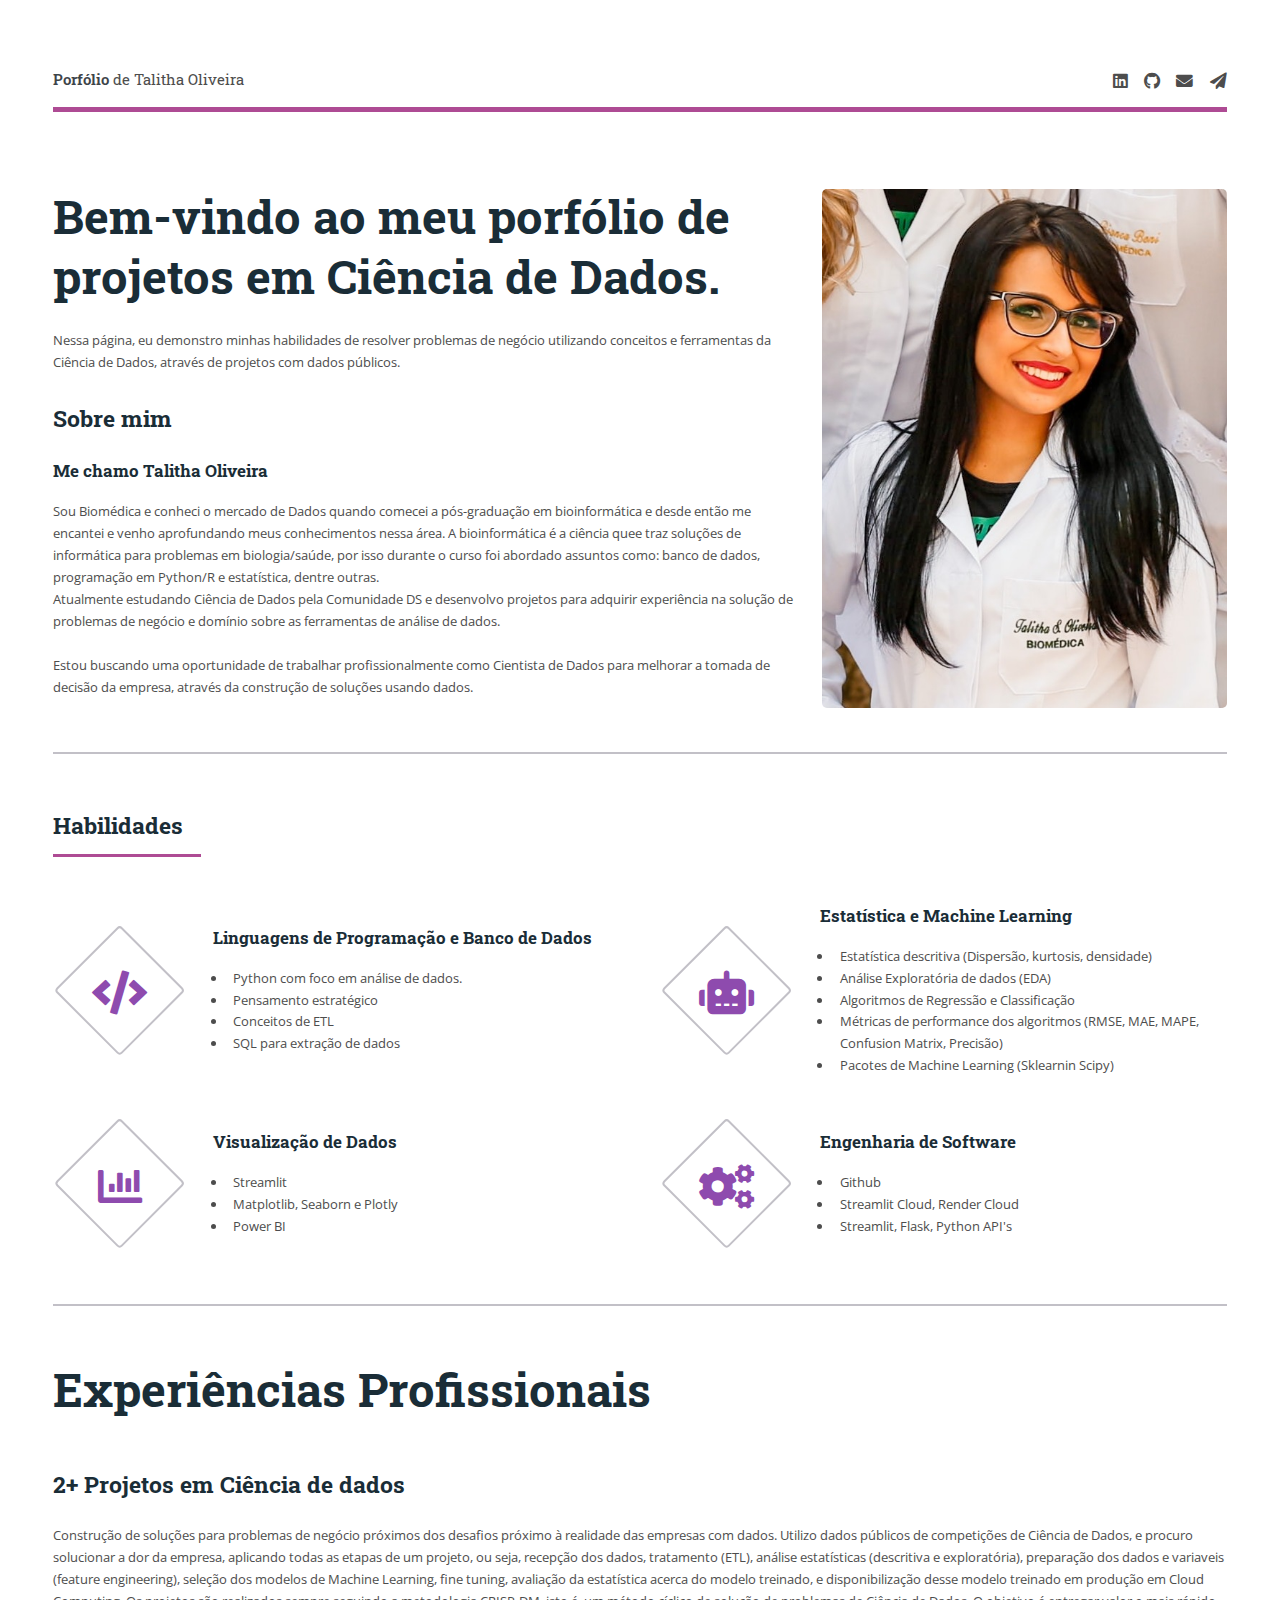
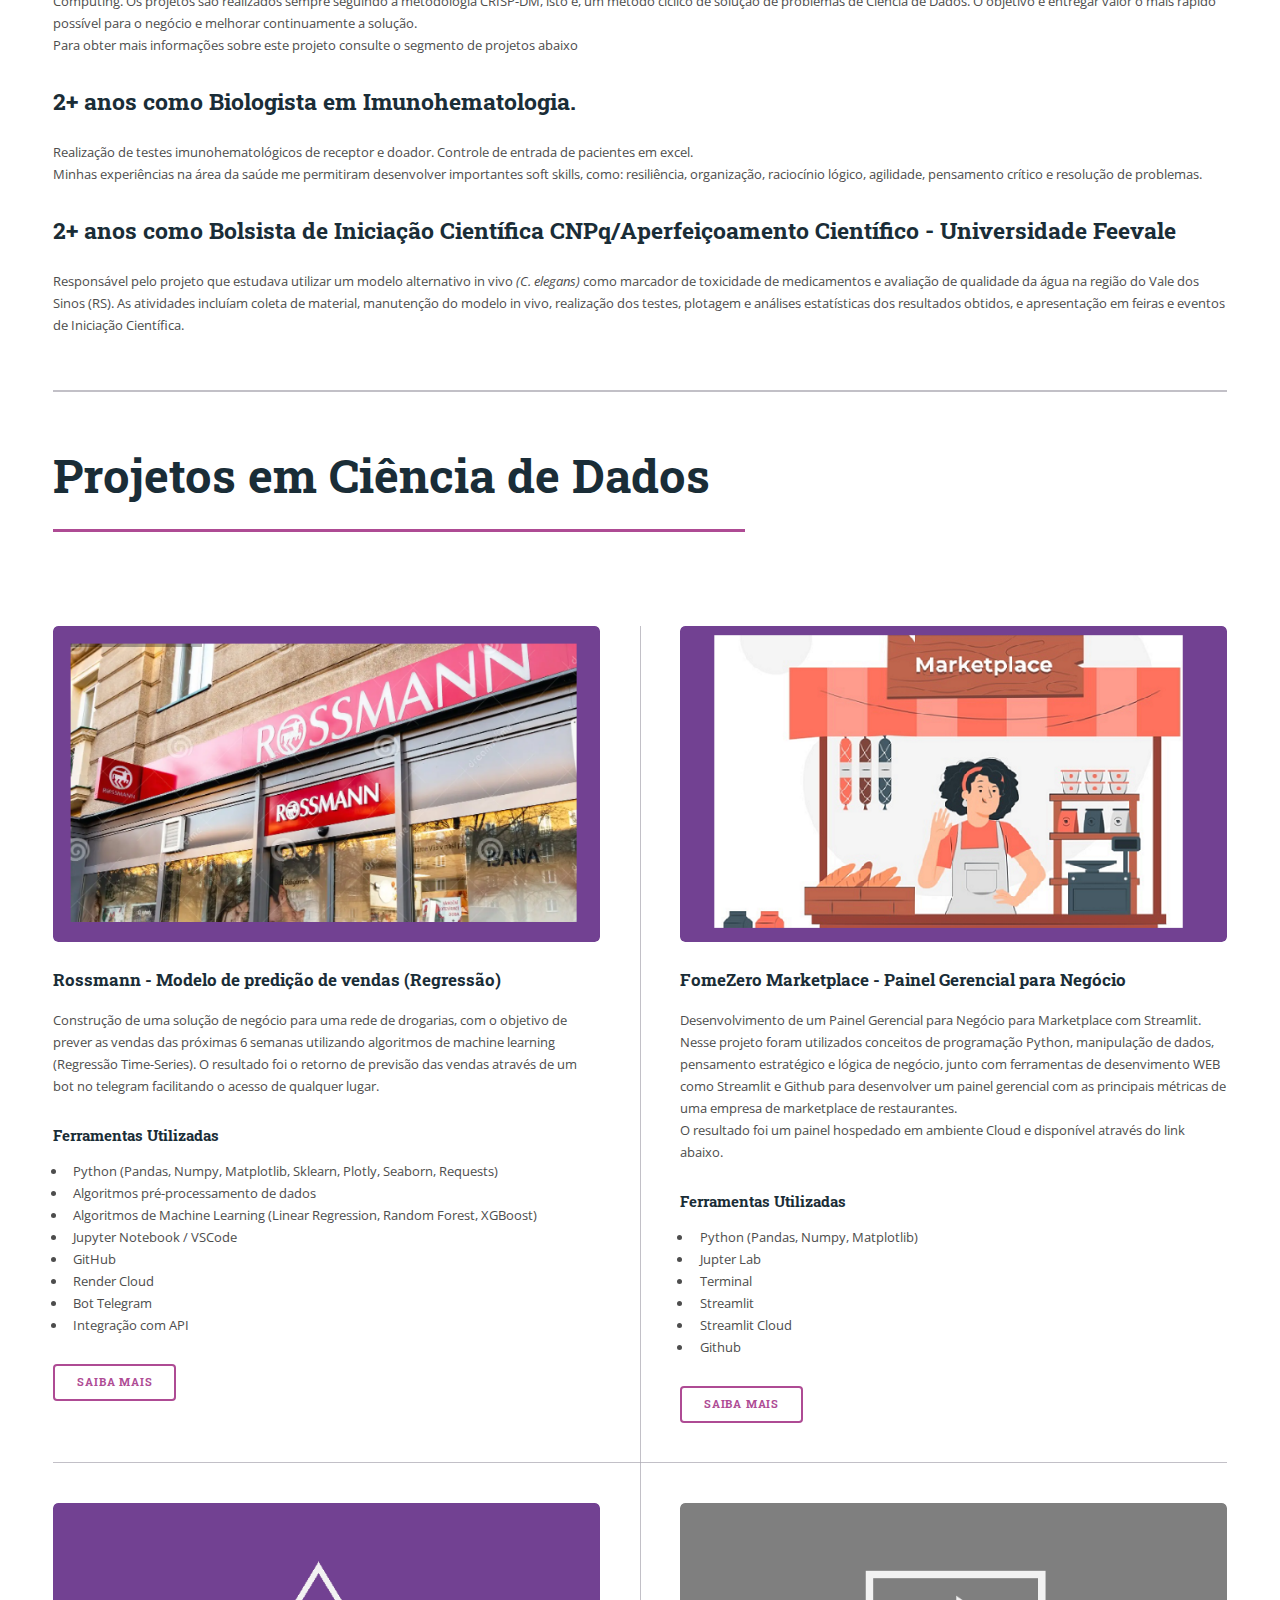
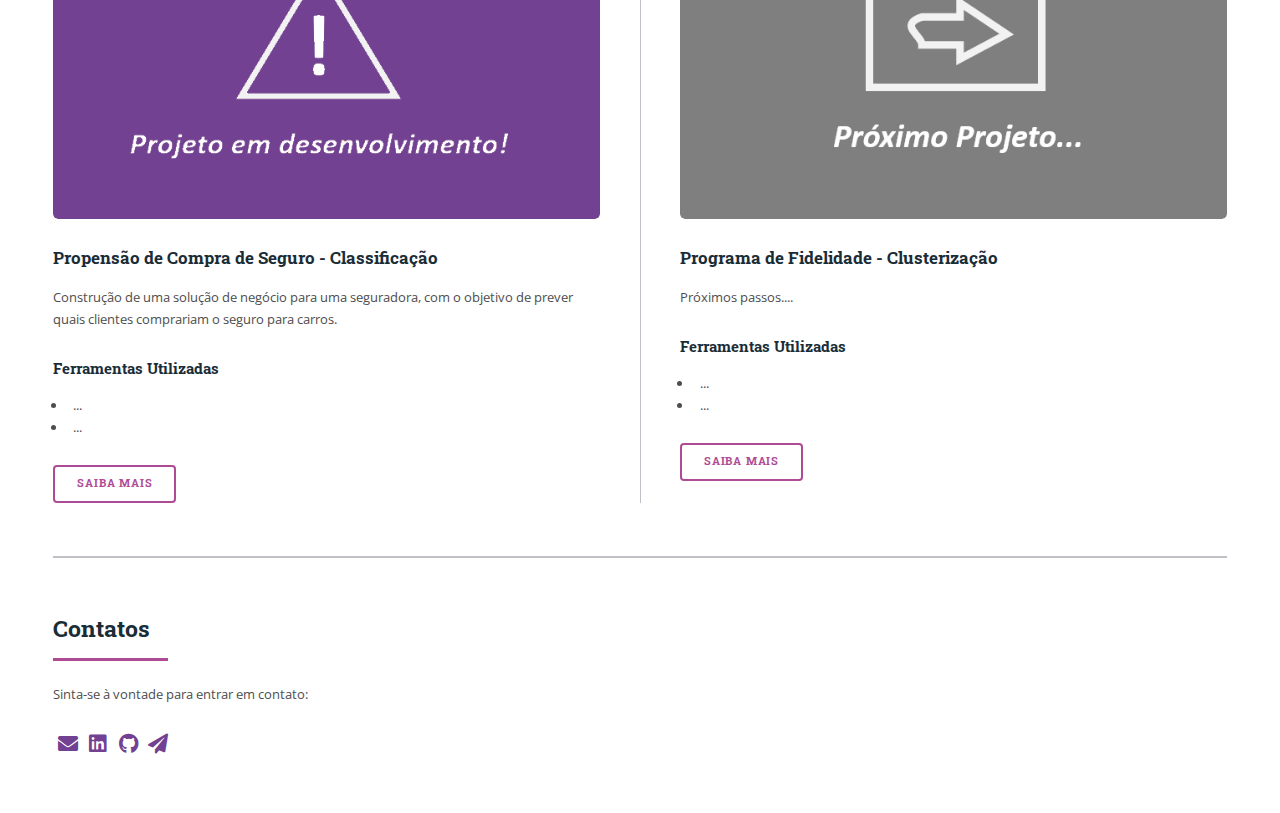
==== commit ccec85e4: "style: Contacts and icons uptaded" ====
--- a/index.html
+++ b/index.html
@@ -6,7 +6,7 @@
 -->
 <html>
 	<head>
-		<title>Porfólio de projetos em Ciência de Dados.</title>
+		<title>Porfólio DS Talitha Oliveira.</title>
 		<meta charset="utf-8" />
 		<meta name="viewport" content="width=device-width, initial-scale=1, user-scalable=no" />
 		<link rel="stylesheet" href="assets/css/main.css" />
@@ -29,6 +29,7 @@
 										<li><a href="https://www.linkedin.com/in/talitha-stella/" class="icon brands fa-linkedin" target="_blank"><span class="label">Linkedin</span></a></li>
 										<li><a href="https://github.com/TalithaStella" class="icon brands fa-github" target="_blank"><span class="label">Github</span></a></li>
 										<li><a href="mailto:talitha.lhk@gmail.com" class="icon solid fa-envelope" target="_blank"><span class="label">Gmail</span></a></li>
+										<li><a href="https://t.me/TalithaStella" class="icon solid fa-paper-plane" target="_blank"><span class="label">Telegram</span></a></li>
 										
 									</ul>
 								</header>
@@ -70,7 +71,7 @@
 									</header>
 									<div class="features">
 										<article>
-											<span class="icon fa-gem"></span>
+											<span class="icon solid fa-code"></span>
 											<div class="content">
 												<h3>Linguagens de Programação e Banco de Dados</h3>
 												<ul>
@@ -83,7 +84,7 @@
 											</div>
 										</article>
 										<article>
-											<span class="icon solid fa-paper-plane"></span>
+											<span class="icon solid fa-robot"></span>
 											<div class="content">
 												<h3>Estatística e Machine Learning</h3>
 												<ul>
@@ -97,7 +98,7 @@
 											</div>
 										</article>
 										<article>
-											<span class="icon solid fa-rocket"></span>
+											<span class="icon solid fa-chart-bar"></span>
 											<div class="content">
 												<h3>Visualização de Dados</h3>
 												<ul>
@@ -108,7 +109,7 @@
 																							</div>
 										</article>
 										<article>
-											<span class="icon solid fa-signal"></span>
+											<span class="icon solid fa-cogs"></span>
 											<div class="content">
 												<h3>Engenharia de Software</h3>
 												<ul>
@@ -228,11 +229,13 @@
 									<header class="major">
 										<h2>Contatos</h2>
 									</header>
-									
+									<p>Sinta-se à vontade para entrar em contato:</p>
 									<ul class="contact">
+										
 										<li><a class="icon solid fa-envelope" href="mailto:talitha.lhk@gmail.com" target="_blank"></a></li>
-										<li><a class="icon brands fa-linkedin" href="https://www.linkedin.com/in/talitha-stella/" target="_blank"><b></b></a></li>
+										<li><a class="icon brands fa-linkedin" href="https://www.linkedin.com/in/talitha-stella/" target="_blank"></a></li>
 										<li><a class="icon brands fa-github" href="https://github.com/TalithaStella" target="_blank"></a></li>
+										<li><a href="https://t.me/TalithaStella" class="icon solid fa-paper-plane" target="_blank"></a></li>
 									</ul>
 								</section>
 						</div>
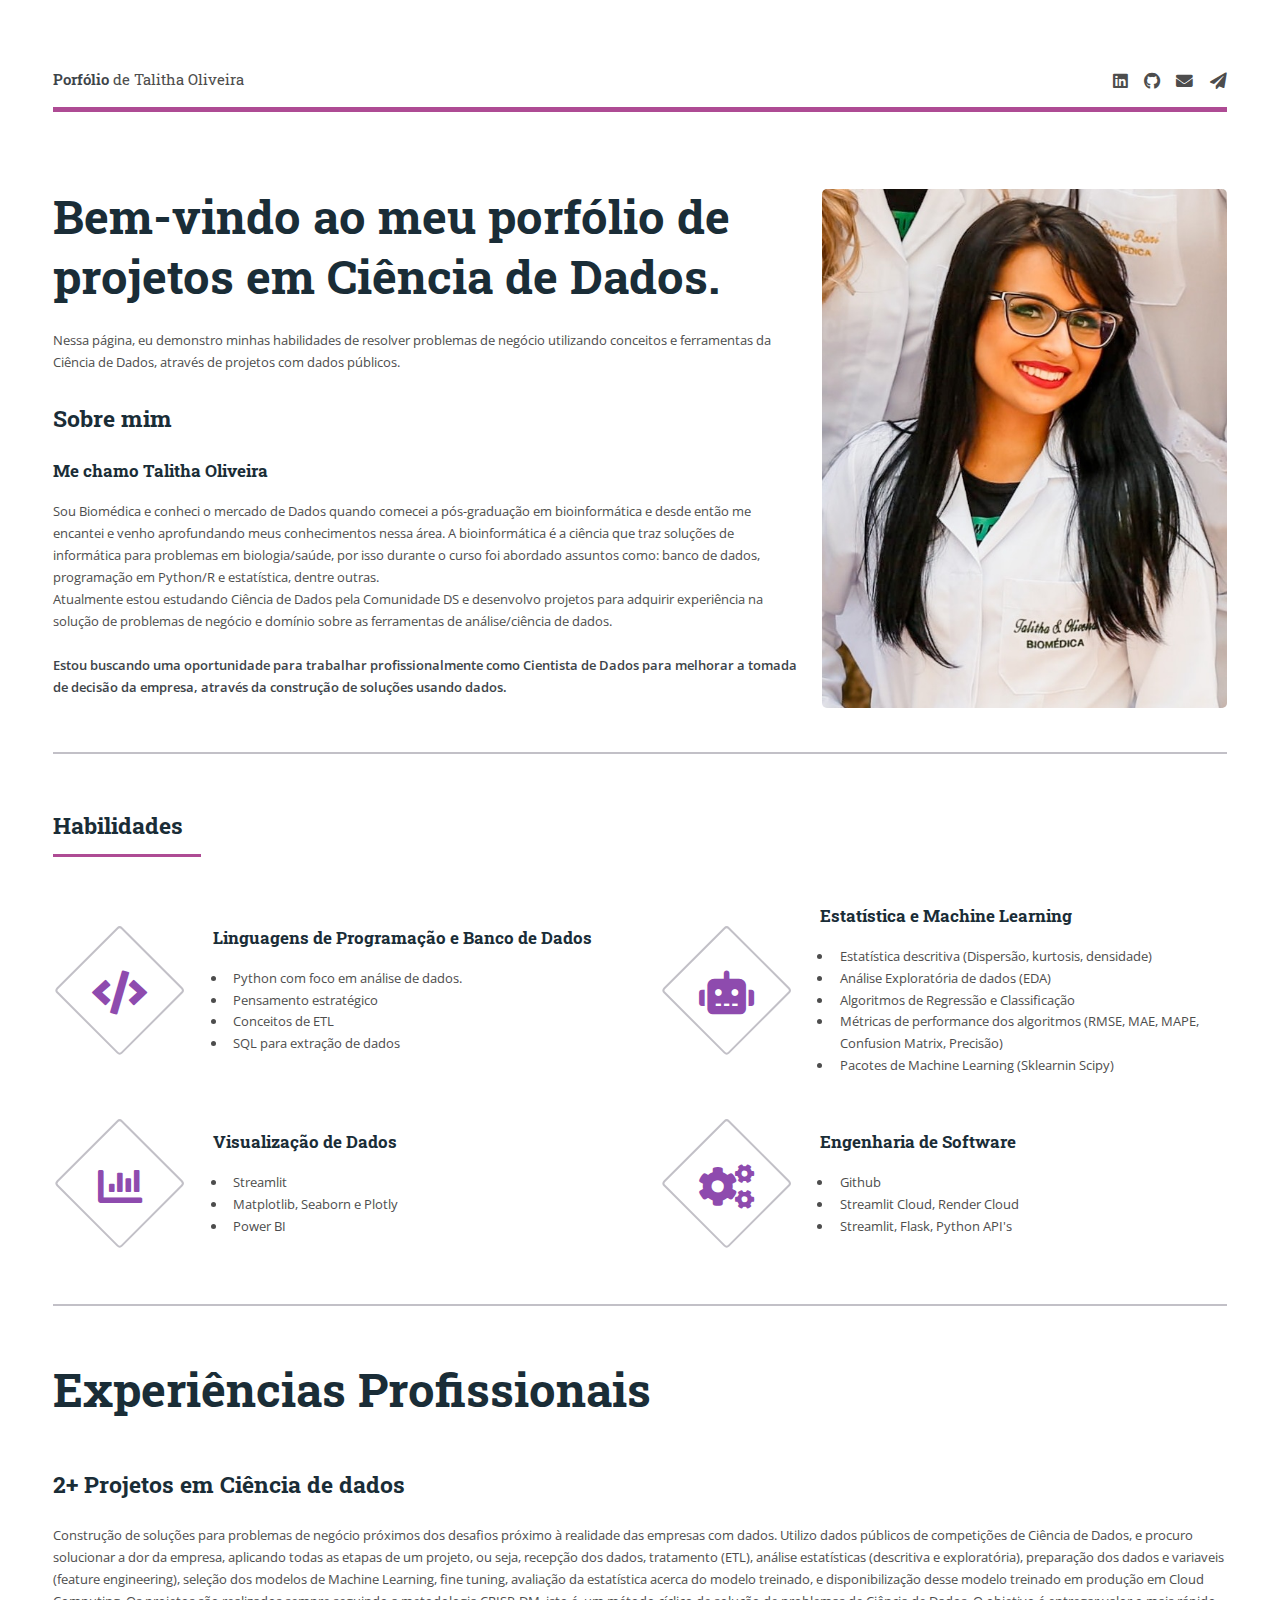
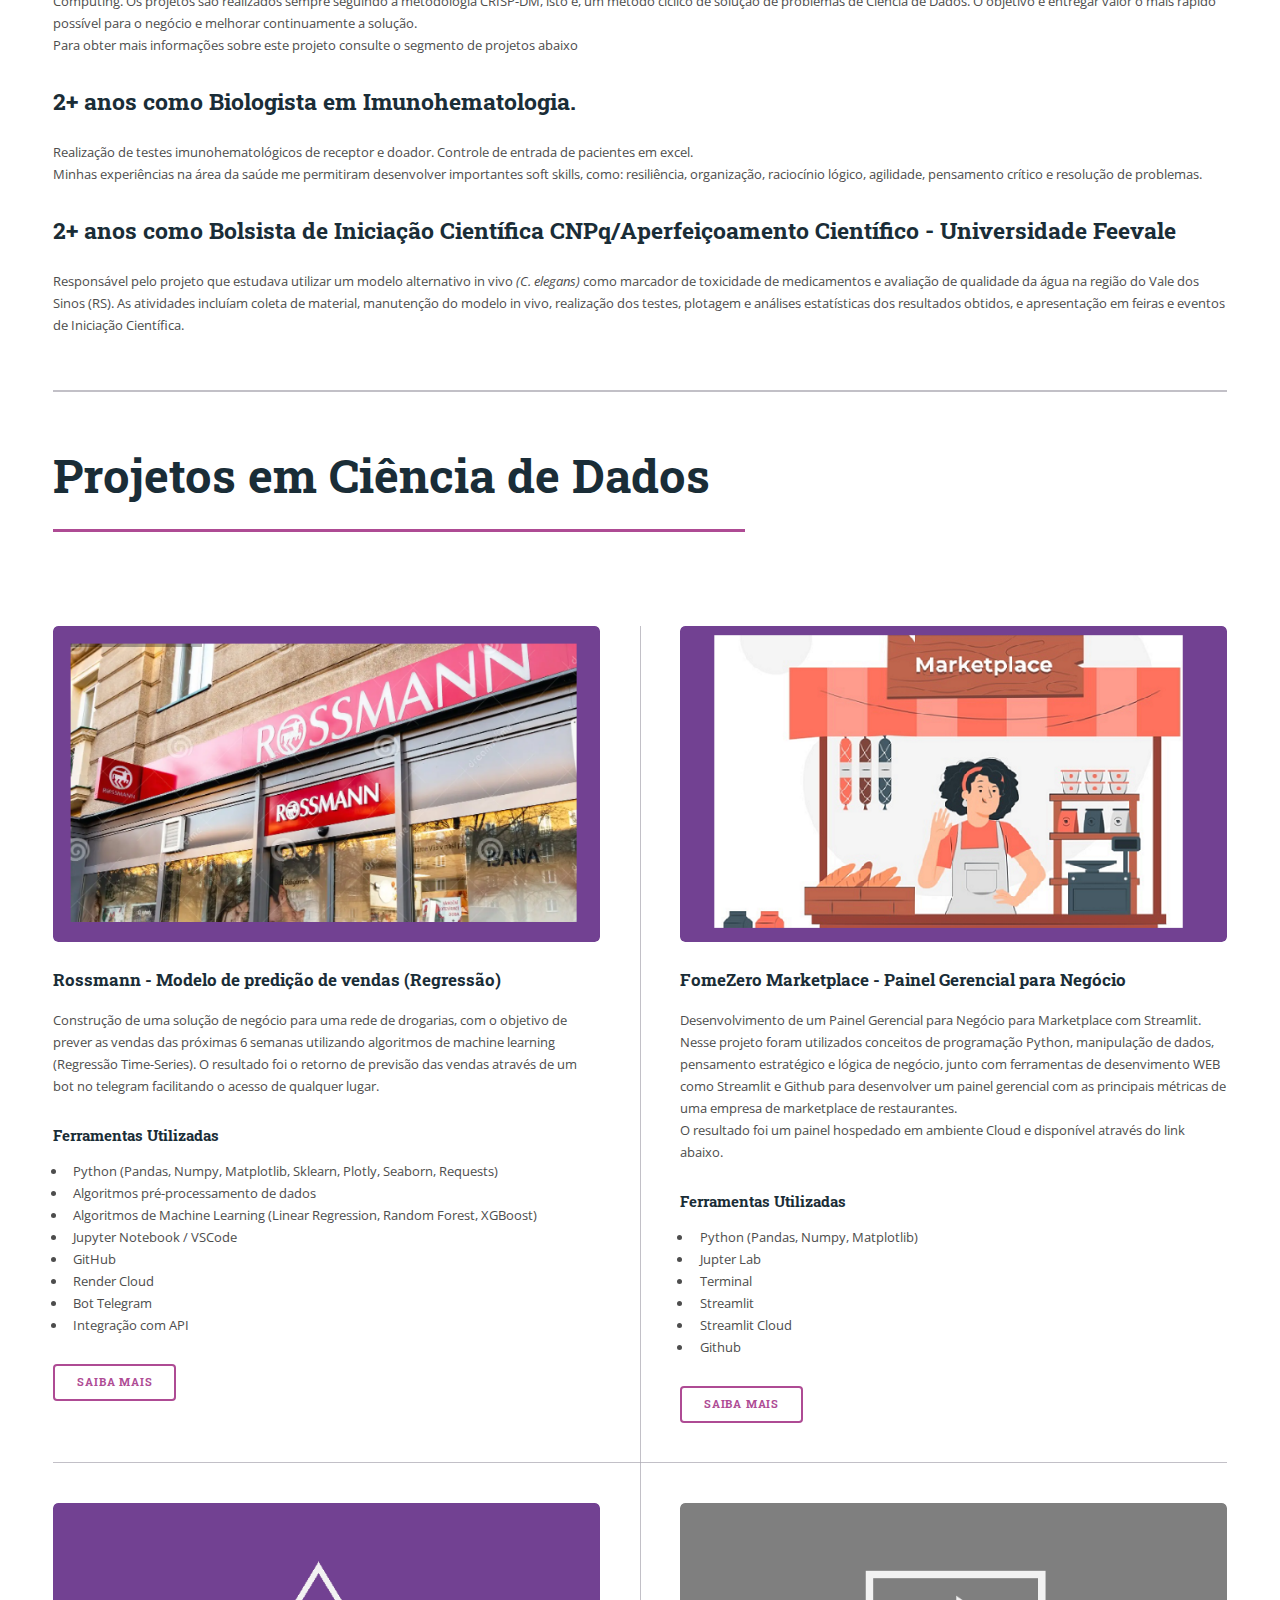
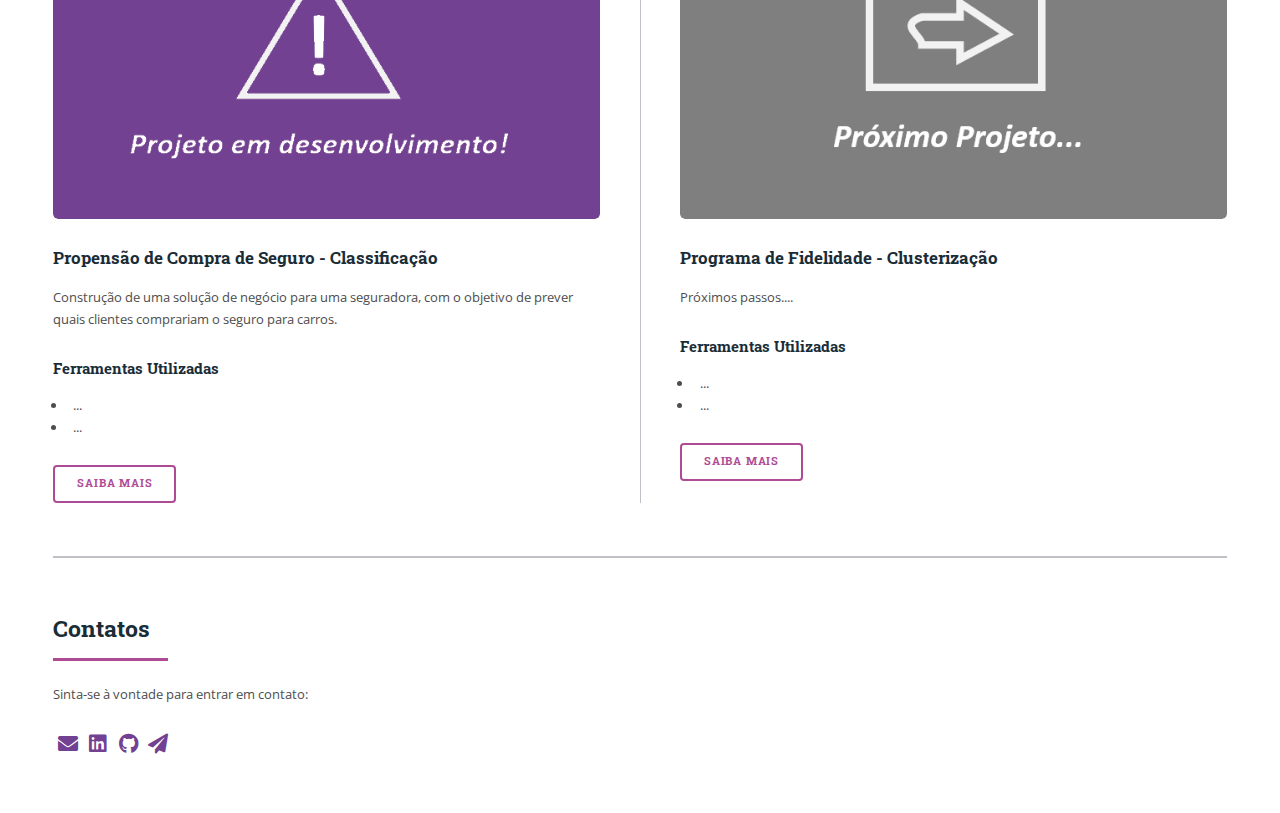
==== commit ffd6ee35: "update skills" ====
--- a/index.html
+++ b/index.html
@@ -51,12 +51,12 @@
 
 									<!-- Content -->
 										<h3 id="content">Me chamo Talitha Oliveira</h3>
-										<p>	Sou Biomédica e conheci o mercado de Dados quando comecei a pós-graduação em bioinformática e desde então me encantei e venho aprofundando meus conhecimentos nessa área. A bioinformática é a ciência quee traz soluções de informática para problemas em biologia/saúde, por isso
+										<p>	Sou Biomédica e conheci o mercado de Dados quando comecei a pós-graduação em bioinformática e desde então me encantei e venho aprofundando meus conhecimentos nessa área. A bioinformática é a ciência que traz soluções de informática para problemas em biologia/saúde, por isso
 											durante o curso foi abordado assuntos como: banco de dados, programação em Python/R e estatística, dentre outras.<br />
 											
-											Atualmente estudando Ciência de Dados pela Comunidade DS e desenvolvo projetos para adquirir experiência na solução de problemas de negócio e domínio sobre as ferramentas de análise de dados. <br />
+											Atualmente estou estudando Ciência de Dados pela Comunidade DS e desenvolvo projetos para adquirir experiência na solução de problemas de negócio e domínio sobre as ferramentas de análise/ciência de dados. <br />
 										</br>
-											Estou buscando uma oportunidade de trabalhar profissionalmente como Cientista de Dados para melhorar a tomada de decisão da empresa, através da construção de soluções usando dados.</p>
+											<b>Estou buscando uma oportunidade para trabalhar profissionalmente como Cientista de Dados para melhorar a tomada de decisão da empresa, através da construção de soluções usando dados.</b></p>
 									
 								</div>
 </p>
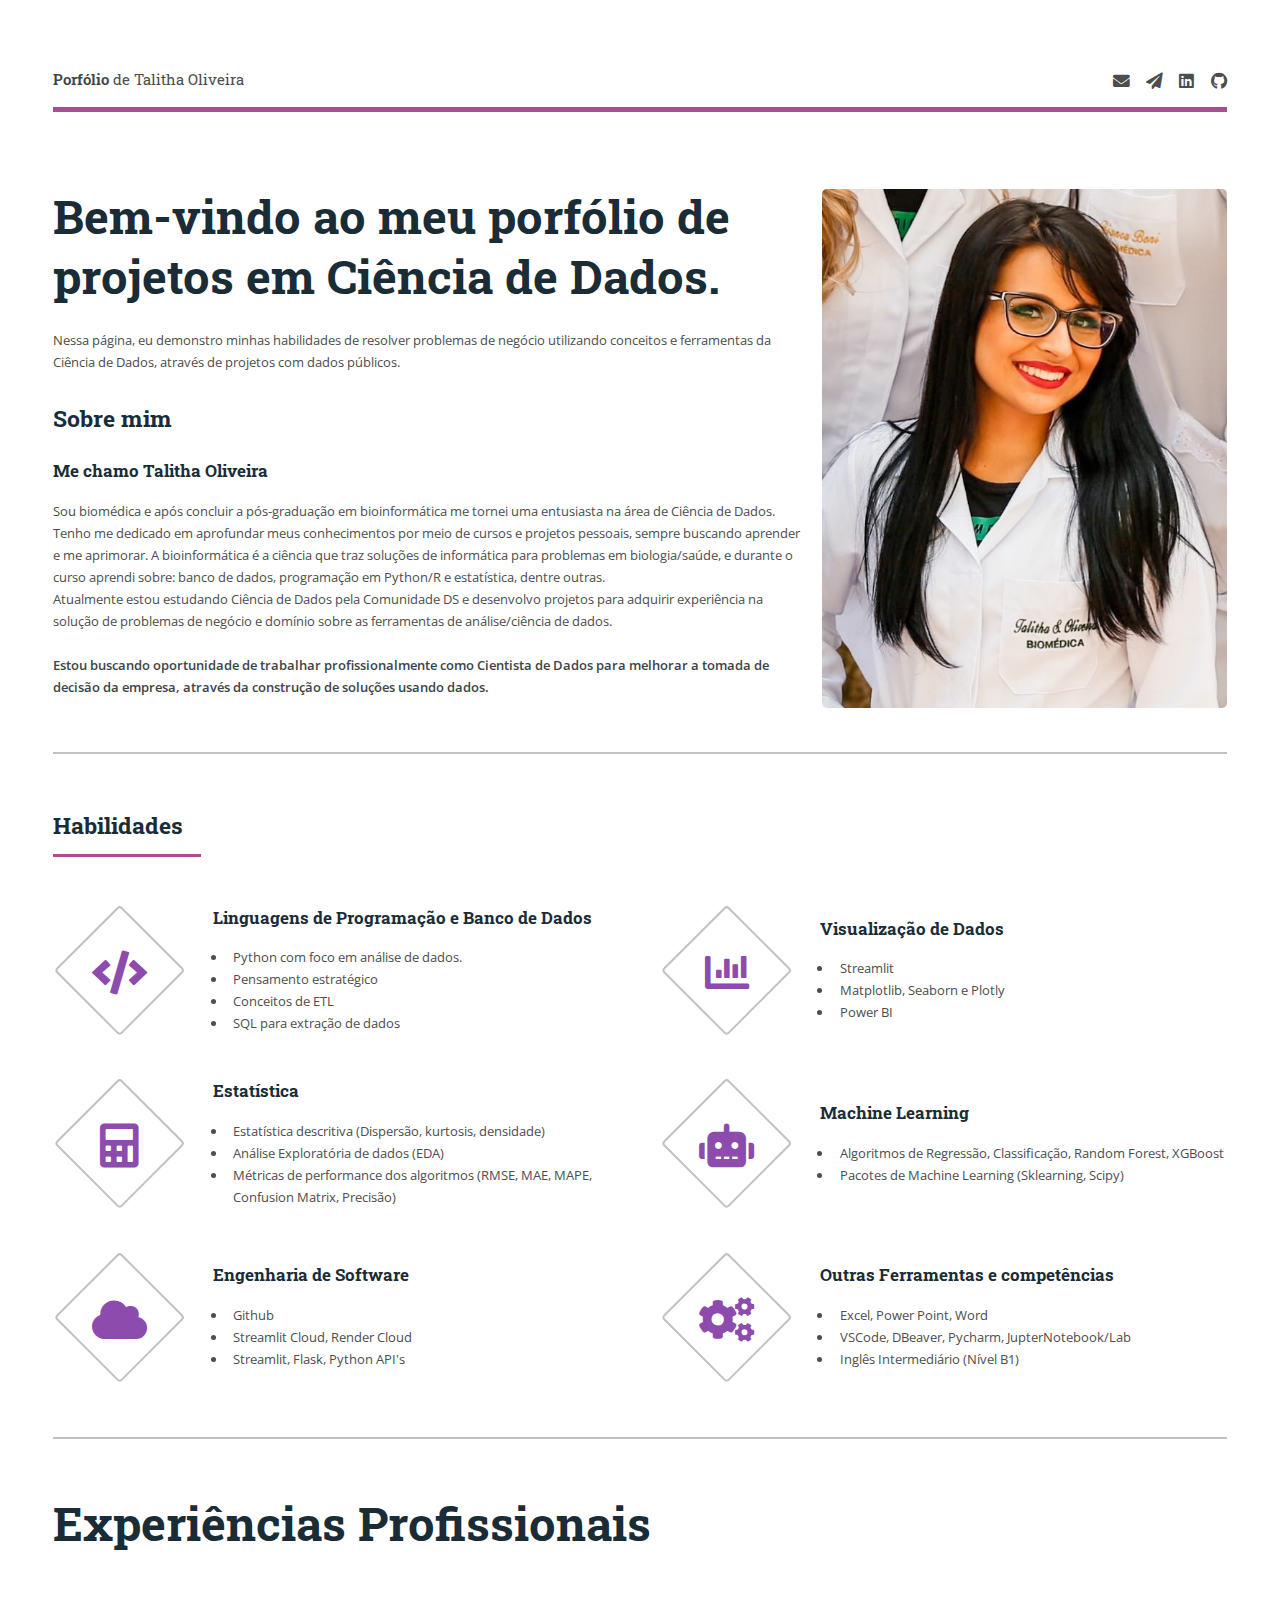
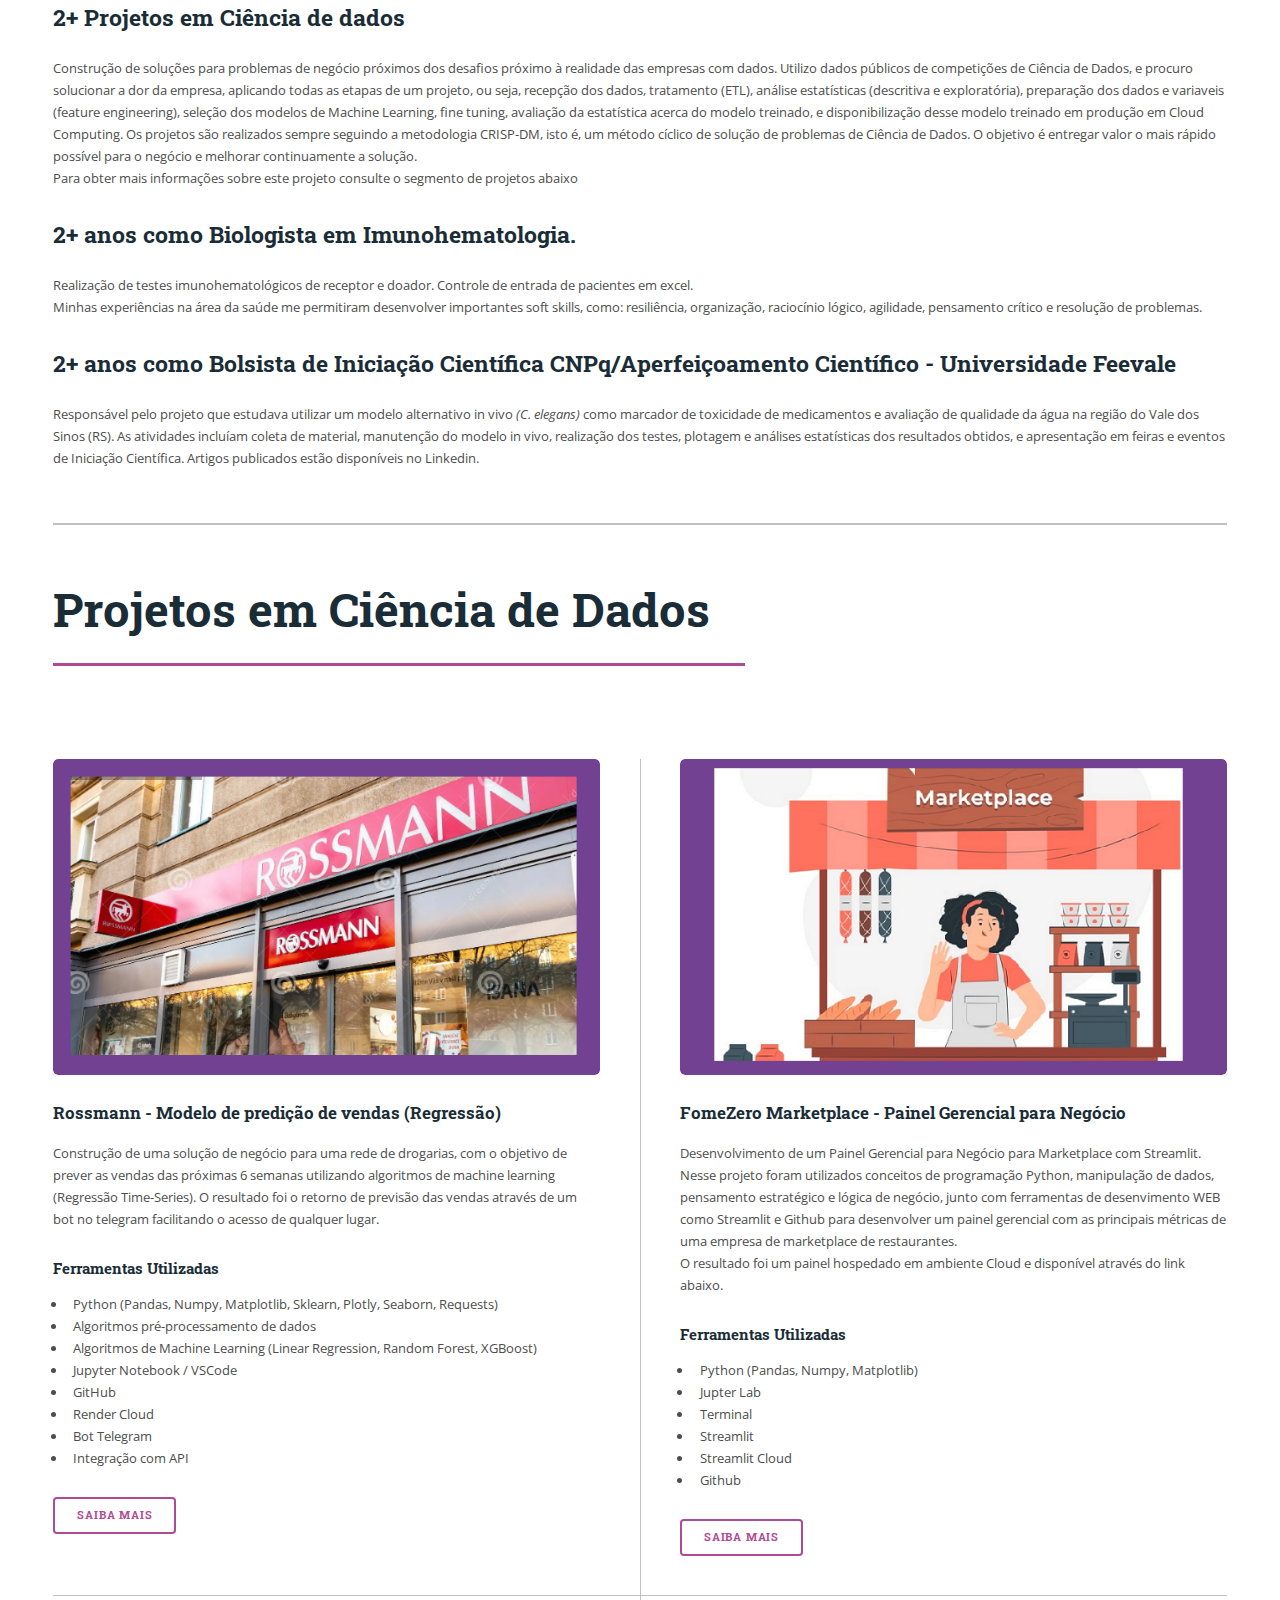
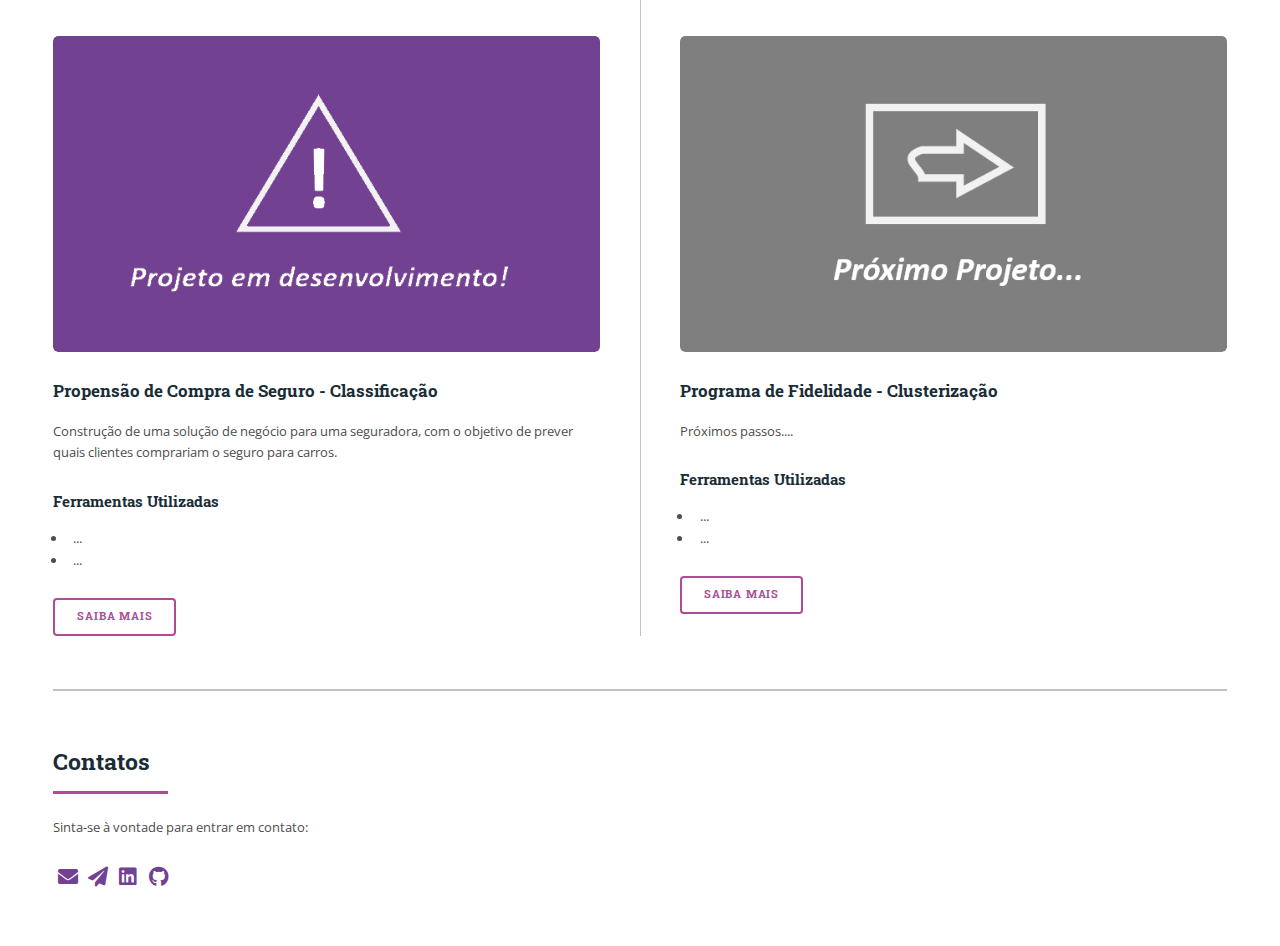
==== commit d0642597: "att skills" ====
--- a/index.html
+++ b/index.html
@@ -26,10 +26,10 @@
 								<header id="header">
 									<a class="logo"><strong>Porfólio </strong> de Talitha Oliveira</a>
 									<ul class="icons">
+										<li><a href="mailto:talitha.lhk@gmail.com" class="icon solid fa-envelope" target="_blank"><span class="label">Gmail</span></a></li>
+										<li><a href="https://t.me/TalithaStella" class="icon solid fa-paper-plane" target="_blank"><span class="label">Telegram</span></a></li>
 										<li><a href="https://www.linkedin.com/in/talitha-stella/" class="icon brands fa-linkedin" target="_blank"><span class="label">Linkedin</span></a></li>
 										<li><a href="https://github.com/TalithaStella" class="icon brands fa-github" target="_blank"><span class="label">Github</span></a></li>
-										<li><a href="mailto:talitha.lhk@gmail.com" class="icon solid fa-envelope" target="_blank"><span class="label">Gmail</span></a></li>
-										<li><a href="https://t.me/TalithaStella" class="icon solid fa-paper-plane" target="_blank"><span class="label">Telegram</span></a></li>
 										
 									</ul>
 								</header>
@@ -51,12 +51,13 @@
 
 									<!-- Content -->
 										<h3 id="content">Me chamo Talitha Oliveira</h3>
-										<p>	Sou Biomédica e conheci o mercado de Dados quando comecei a pós-graduação em bioinformática e desde então me encantei e venho aprofundando meus conhecimentos nessa área. A bioinformática é a ciência que traz soluções de informática para problemas em biologia/saúde, por isso
-											durante o curso foi abordado assuntos como: banco de dados, programação em Python/R e estatística, dentre outras.<br />
+										<p>	Sou biomédica e após concluir a pós-graduação em bioinformática me tornei uma entusiasta na área de Ciência de Dados.
+											Tenho me dedicado em aprofundar meus conhecimentos por meio de cursos e projetos pessoais, sempre buscando aprender e me aprimorar.
+											 A bioinformática é a ciência que traz soluções de informática para problemas em biologia/saúde, e durante o curso aprendi sobre: banco de dados, programação em Python/R e estatística, dentre outras.<br />
 											
 											Atualmente estou estudando Ciência de Dados pela Comunidade DS e desenvolvo projetos para adquirir experiência na solução de problemas de negócio e domínio sobre as ferramentas de análise/ciência de dados. <br />
 										</br>
-											<b>Estou buscando uma oportunidade para trabalhar profissionalmente como Cientista de Dados para melhorar a tomada de decisão da empresa, através da construção de soluções usando dados.</b></p>
+											<b>Estou buscando oportunidade de trabalhar profissionalmente como Cientista de Dados para melhorar a tomada de decisão da empresa, através da construção de soluções usando dados.</b></p>
 									
 								</div>
 </p>
@@ -84,20 +85,6 @@
 											</div>
 										</article>
 										<article>
-											<span class="icon solid fa-robot"></span>
-											<div class="content">
-												<h3>Estatística e Machine Learning</h3>
-												<ul>
-													<li>Estatística descritiva (Dispersão, kurtosis, densidade)</li>
-													<li>Análise Exploratória de dados (EDA)</li>
-													<li>Algoritmos de Regressão e Classificação</li>
-													<li>Métricas de performance dos algoritmos (RMSE, MAE, MAPE, Confusion Matrix, Precisão)</li>
-													<li>Pacotes de Machine Learning (Sklearnin Scipy)</li>
-												</ul>
-												
-											</div>
-										</article>
-										<article>
 											<span class="icon solid fa-chart-bar"></span>
 											<div class="content">
 												<h3>Visualização de Dados</h3>
@@ -108,14 +95,51 @@
 												</ul>
 																							</div>
 										</article>
-										<article>
-											<span class="icon solid fa-cogs"></span>
+
+										<article>
+											<span class="icon solid fa-calculator"></span>
+											<div class="content">
+												<h3>Estatística</h3>
+												<ul>
+													<li>Estatística descritiva (Dispersão, kurtosis, densidade)</li>
+													<li>Análise Exploratória de dados (EDA)</li>
+													<li>Métricas de performance dos algoritmos (RMSE, MAE, MAPE, Confusion Matrix, Precisão)</li>
+
+												</ul>
+												</div>
+										</article>
+										<article>
+											<span class="icon solid fa-robot"></span>
+											<div class="content">
+												<h3>Machine Learning</h3>
+												<ul>
+													<li>Algoritmos de Regressão, Classificação, Random Forest, XGBoost</li>
+													<li>Pacotes de Machine Learning (Sklearning, Scipy)</li>
+												</ul>
+												
+											</div>
+										</article>
+										<article>
+											<span class="icon solid fa-cloud"></span>
 											<div class="content">
 												<h3>Engenharia de Software</h3>
 												<ul>
 													<li>Github</li>
 													<li>Streamlit Cloud, Render Cloud</li>
 													<li>Streamlit, Flask, Python API's</li>
+
+												</ul>
+												</div>
+										</article>
+										<article>
+											<span class="icon solid fa-cogs"></span>
+											<div class="content">
+												<h3>Outras Ferramentas e competências</h3>
+												<ul>
+													<li>Excel, Power Point, Word</li>
+													<li>VSCode, DBeaver, Pycharm, JupterNotebook/Lab</li>
+													<li>Inglês Intermediário (Nível B1)</li>
+
 
 												</ul>
 												</div>
@@ -141,7 +165,9 @@
 											Minhas experiências na área da saúde me permitiram desenvolver importantes soft skills, como: resiliência, organização, raciocínio lógico, agilidade, pensamento crítico e resolução de problemas.</p>
 										
 										<h2 id="content">2+ anos como Bolsista de Iniciação Científica CNPq/Aperfeiçoamento Científico - Universidade Feevale</h2>
-										<p>Responsável pelo projeto que estudava utilizar um modelo alternativo in vivo <i>(C. elegans)</i> como marcador de toxicidade de medicamentos e avaliação de qualidade da água na região do Vale dos Sinos (RS). As atividades incluíam coleta de material, manutenção do modelo in vivo, realização dos testes, plotagem e análises estatísticas dos resultados obtidos, e apresentação em feiras e eventos de Iniciação Científica.</p>
+										<p>Responsável pelo projeto que estudava utilizar um modelo alternativo in vivo <i>(C. elegans)</i> como marcador de toxicidade de medicamentos e avaliação de qualidade da água na região do Vale dos Sinos (RS). 
+											As atividades incluíam coleta de material, manutenção do modelo in vivo, realização dos testes, plotagem e análises estatísticas dos resultados obtidos, e apresentação em feiras e eventos de Iniciação Científica.
+										Artigos publicados estão disponíveis no Linkedin.</p>
 
 									</section>
 
@@ -223,6 +249,8 @@
 									</div>
 								</section>
 
+								
+
 
 								<!-- Contato-->
 								<section class="contact">
@@ -233,9 +261,9 @@
 									<ul class="contact">
 										
 										<li><a class="icon solid fa-envelope" href="mailto:talitha.lhk@gmail.com" target="_blank"></a></li>
+										<li><a href="https://t.me/TalithaStella" class="icon solid fa-paper-plane" target="_blank"></a></li>
 										<li><a class="icon brands fa-linkedin" href="https://www.linkedin.com/in/talitha-stella/" target="_blank"></a></li>
 										<li><a class="icon brands fa-github" href="https://github.com/TalithaStella" target="_blank"></a></li>
-										<li><a href="https://t.me/TalithaStella" class="icon solid fa-paper-plane" target="_blank"></a></li>
 									</ul>
 								</section>
 						</div>
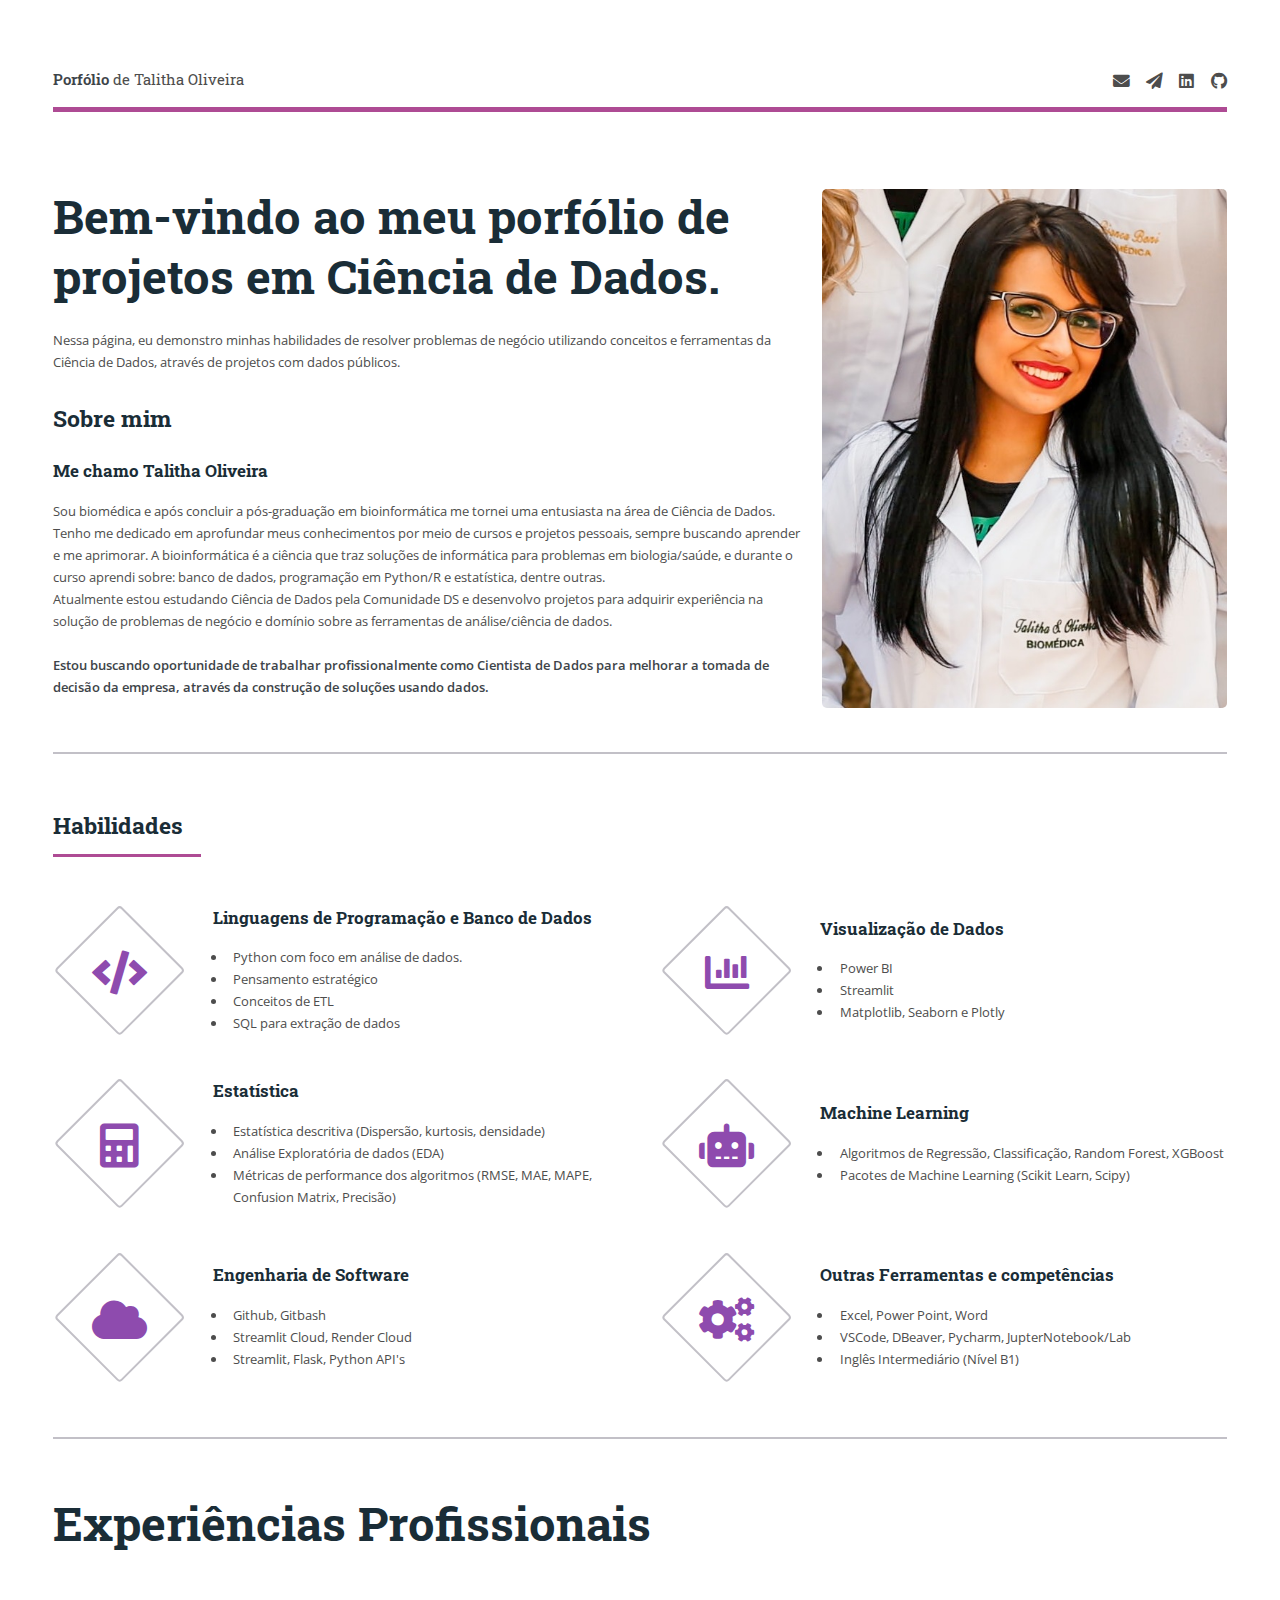
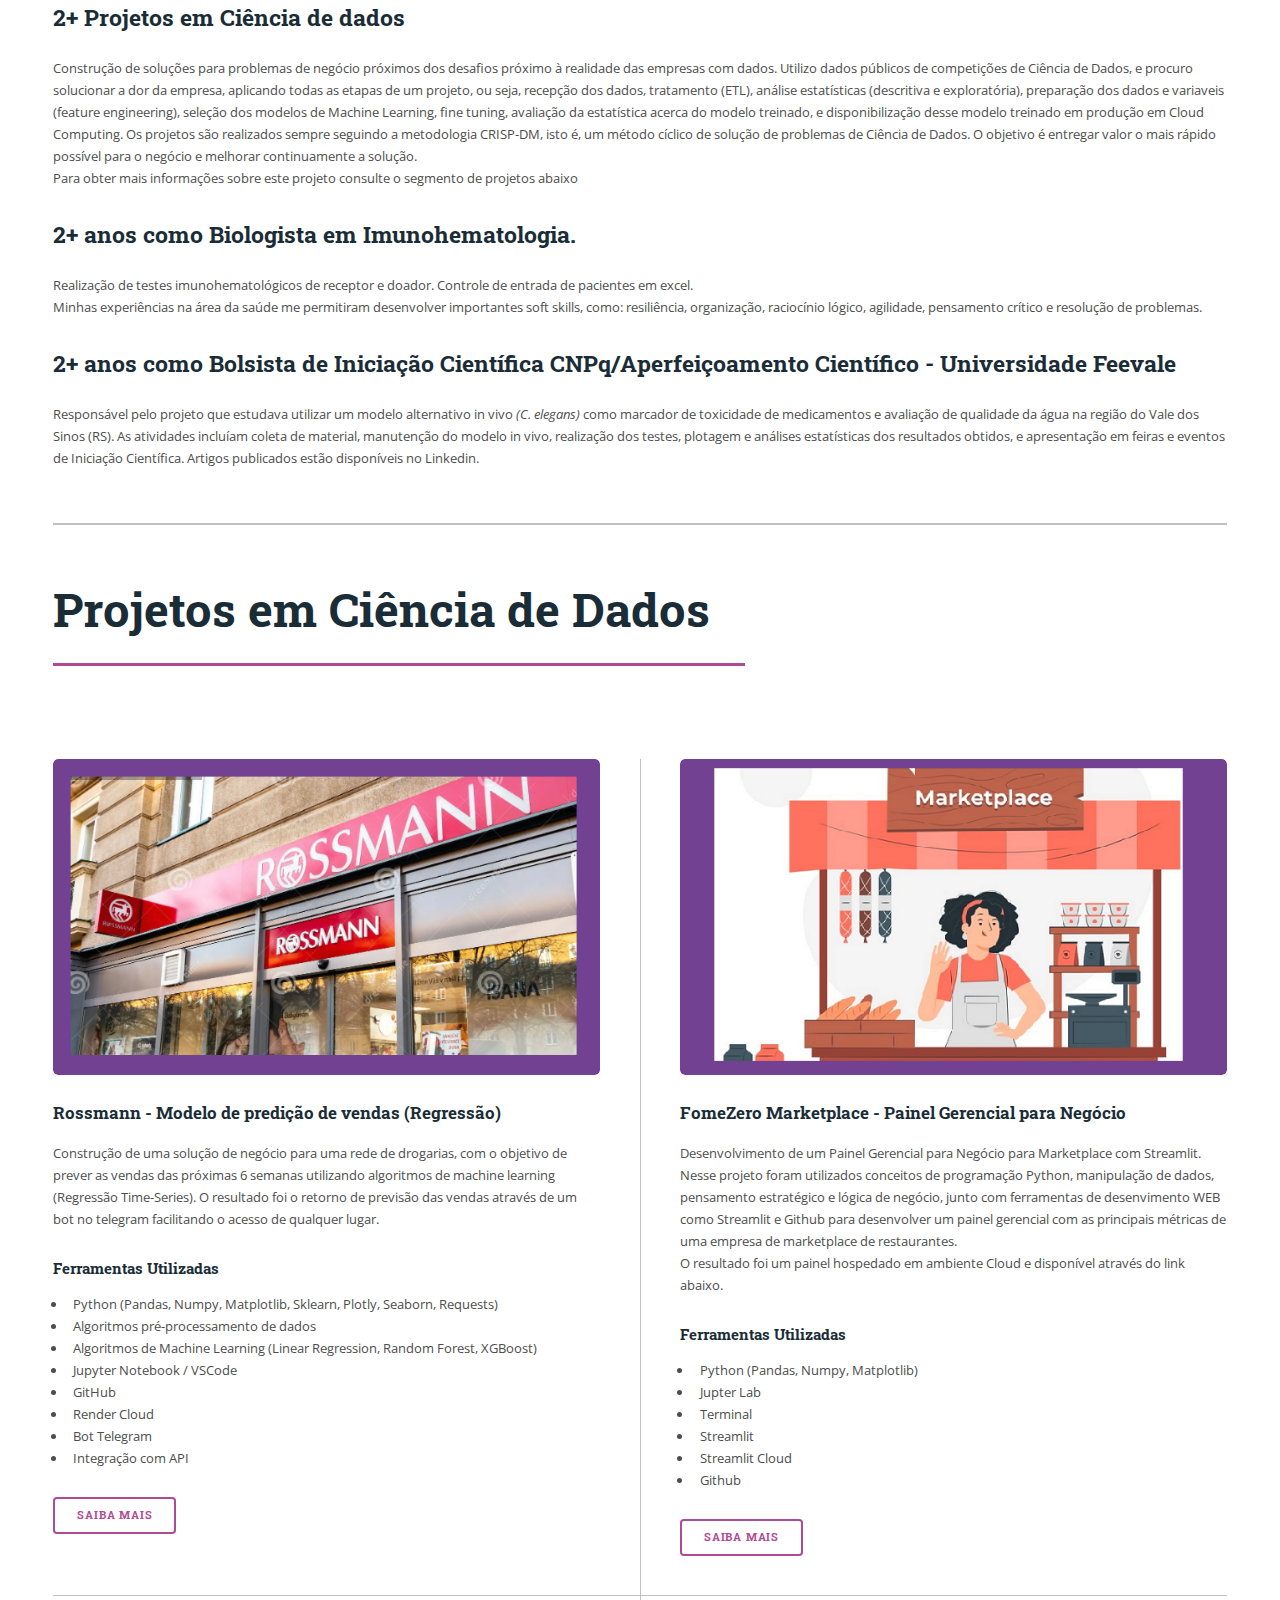
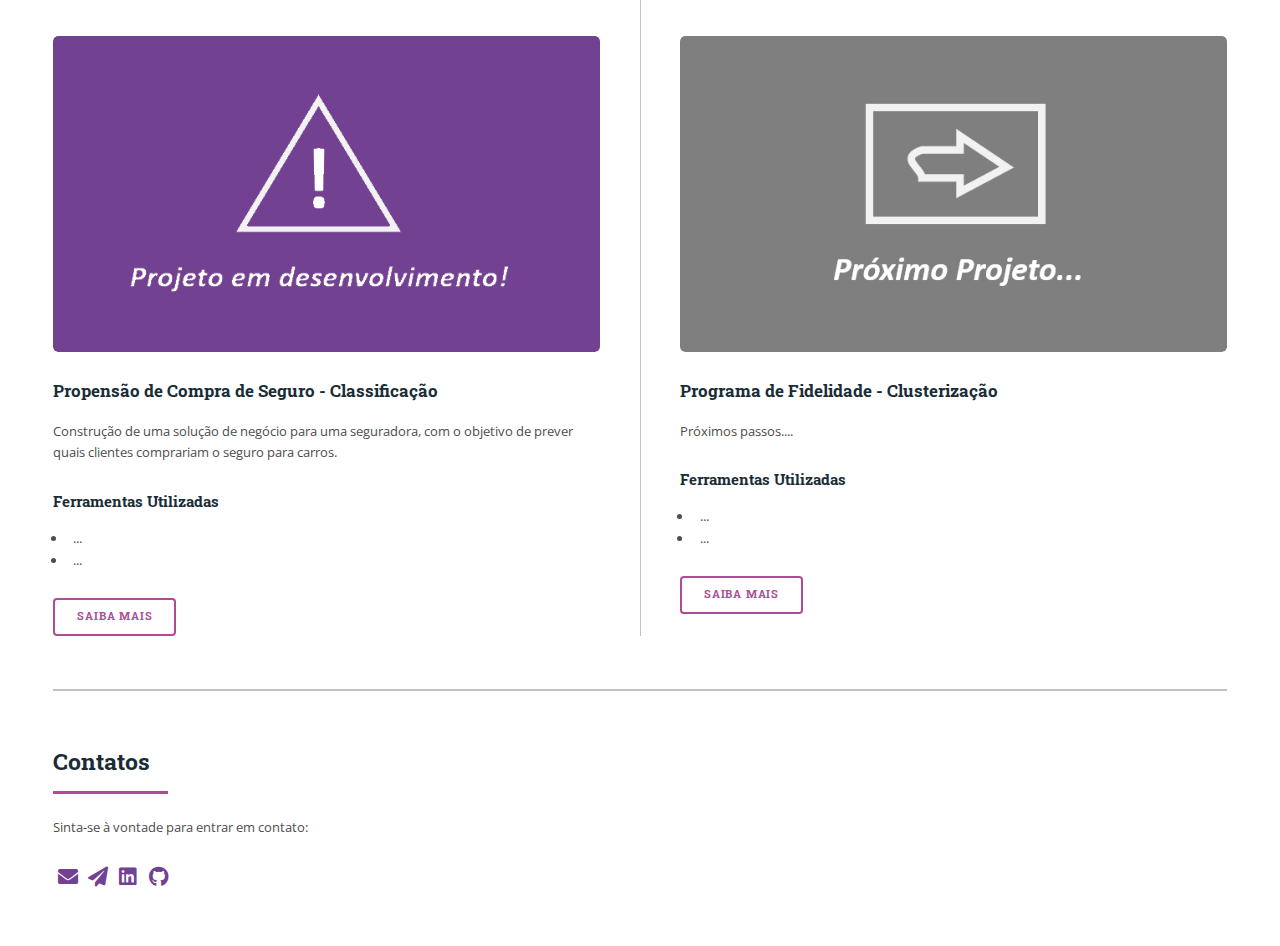
==== commit 6c5b530f: "portfólio att" ====
--- a/index.html
+++ b/index.html
@@ -17,6 +17,7 @@
 
 		<!-- Wrapper -->
 			<div id="wrapper">
+				
 
 				<!-- Main -->
 					<div id="main">
@@ -89,9 +90,9 @@
 											<div class="content">
 												<h3>Visualização de Dados</h3>
 												<ul>
+													<li>Power BI</li>
 													<li>Streamlit</li>
 													<li>Matplotlib, Seaborn e Plotly</li>
-													<li>Power BI</li>
 												</ul>
 																							</div>
 										</article>
@@ -114,7 +115,7 @@
 												<h3>Machine Learning</h3>
 												<ul>
 													<li>Algoritmos de Regressão, Classificação, Random Forest, XGBoost</li>
-													<li>Pacotes de Machine Learning (Sklearning, Scipy)</li>
+													<li>Pacotes de Machine Learning (Scikit Learn, Scipy)</li>
 												</ul>
 												
 											</div>
@@ -124,7 +125,7 @@
 											<div class="content">
 												<h3>Engenharia de Software</h3>
 												<ul>
-													<li>Github</li>
+													<li>Github, Gitbash</li>
 													<li>Streamlit Cloud, Render Cloud</li>
 													<li>Streamlit, Flask, Python API's</li>
 
@@ -249,9 +250,6 @@
 									</div>
 								</section>
 
-								
-
-
 								<!-- Contato-->
 								<section class="contact">
 									<header class="major">
@@ -269,9 +267,6 @@
 						</div>
 					</div>
 
-				
-
-			</div>
 
 		<!-- Scripts -->
 			<script src="assets/js/jquery.min.js"></script>
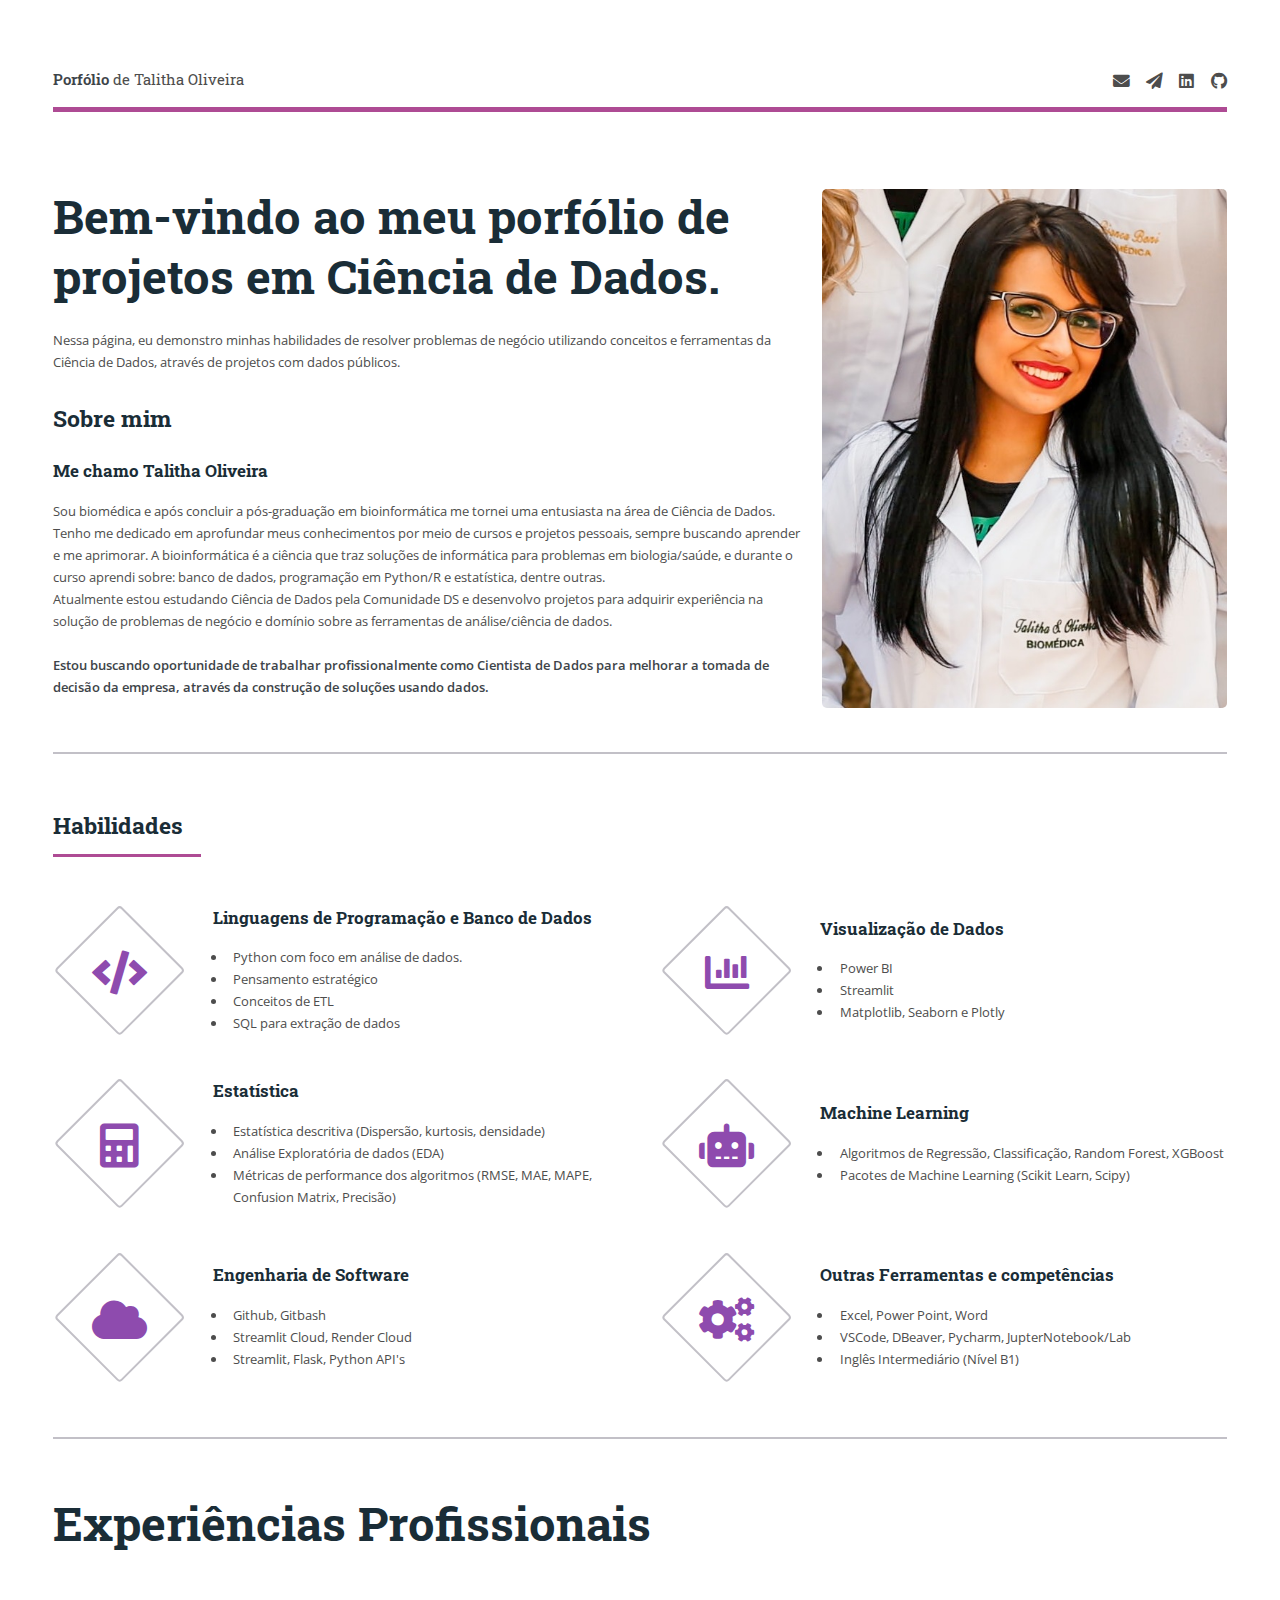
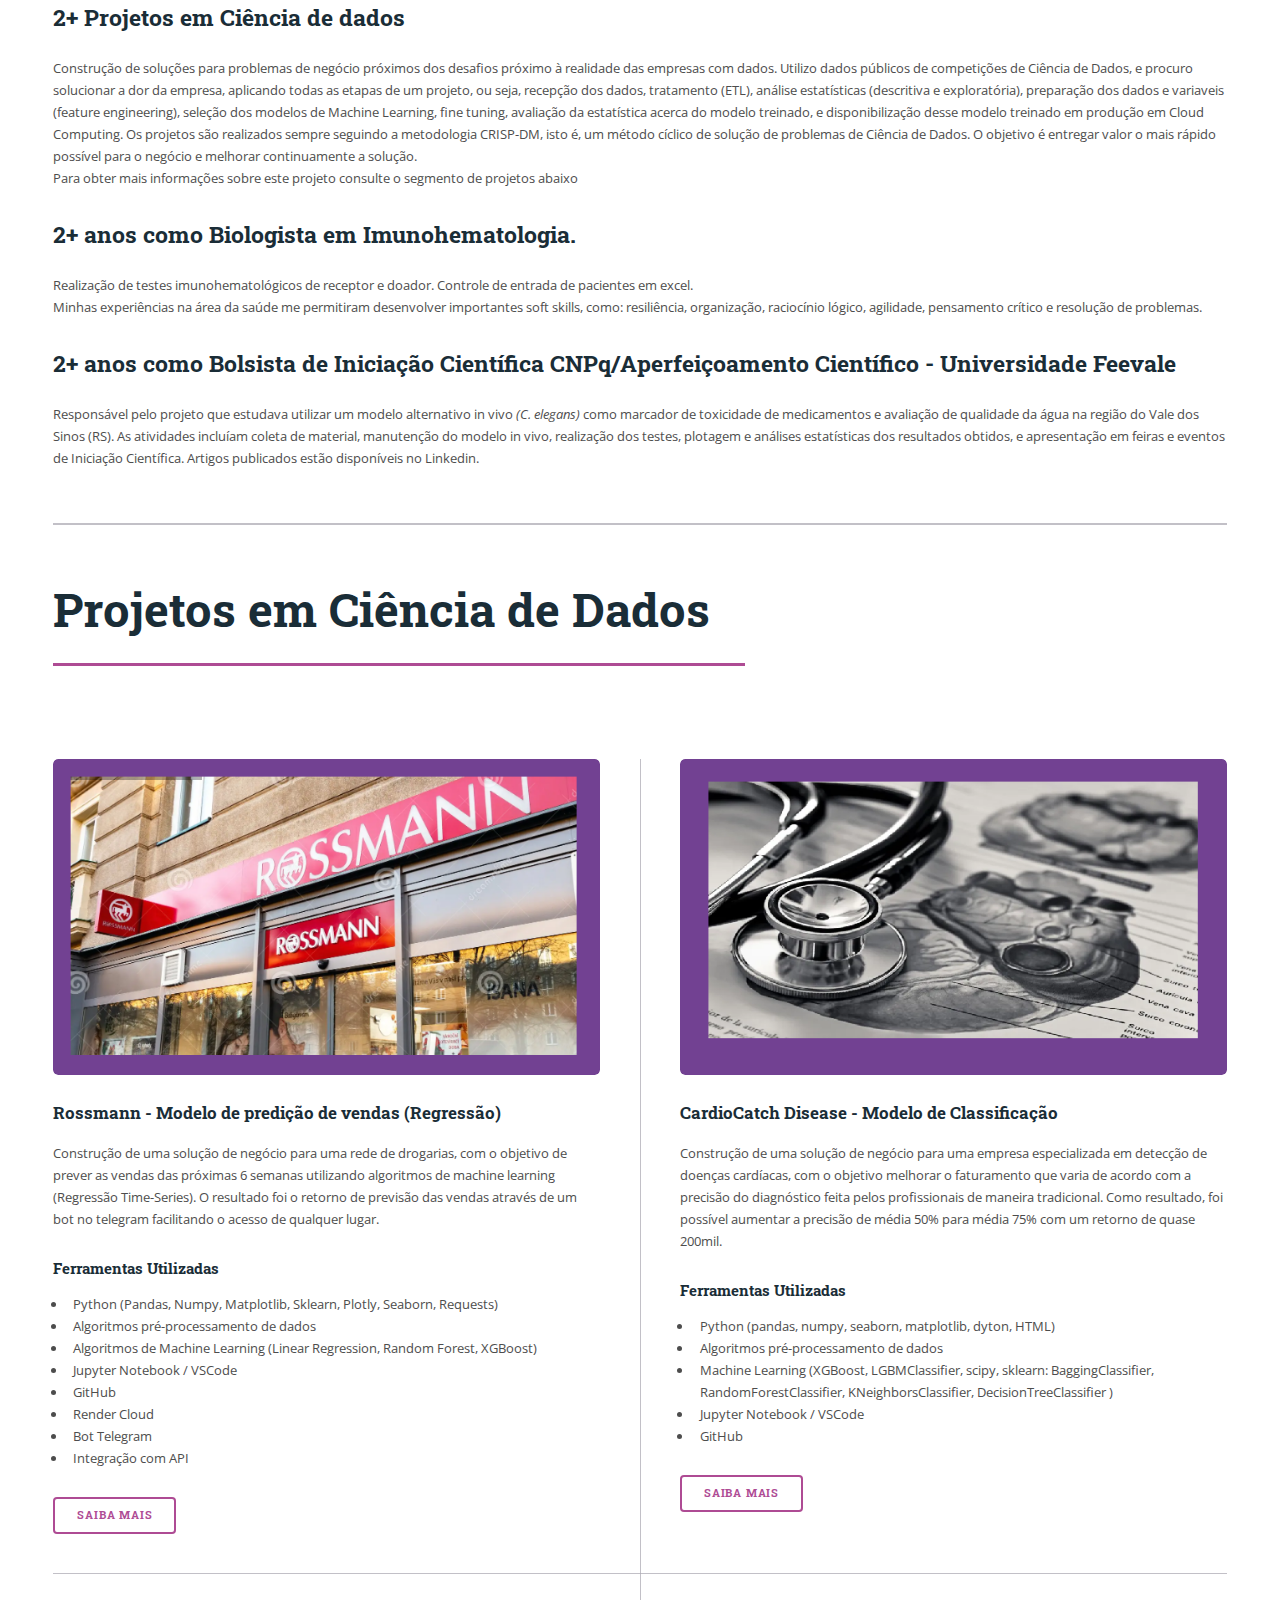
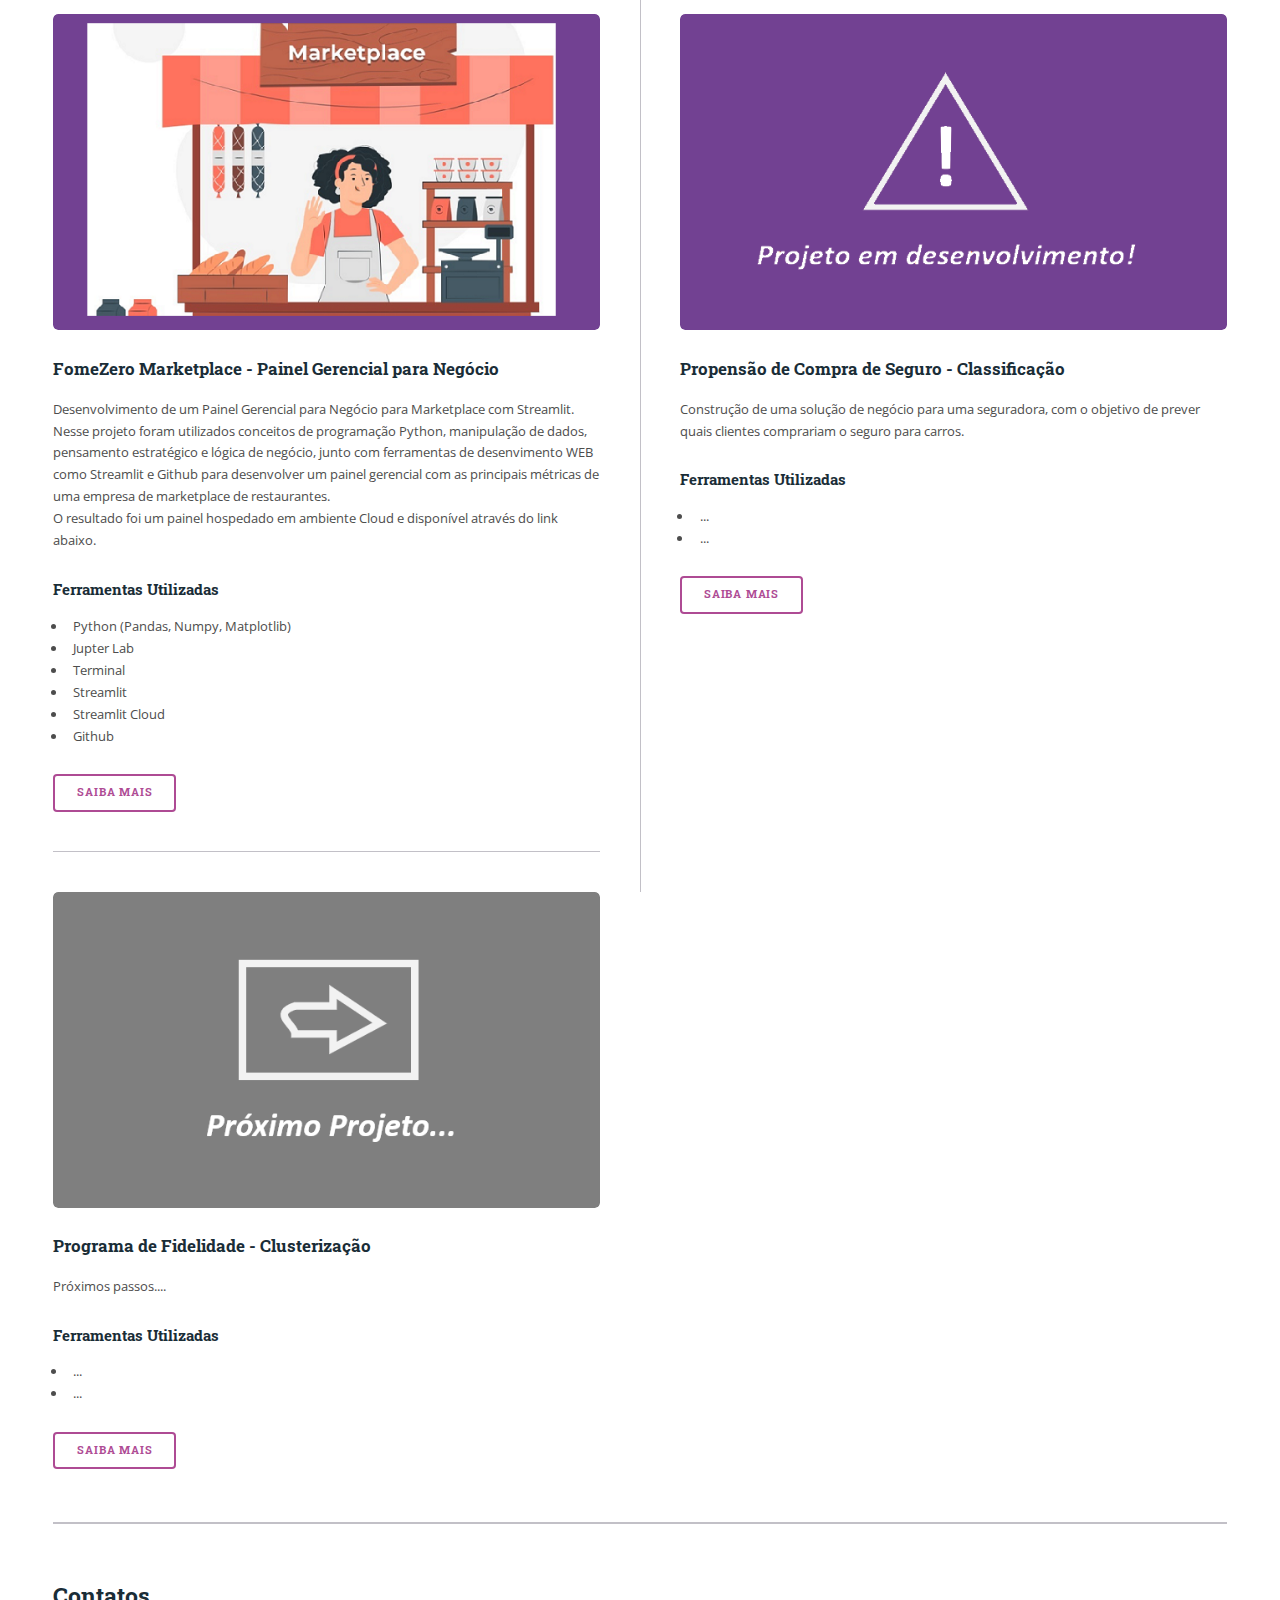
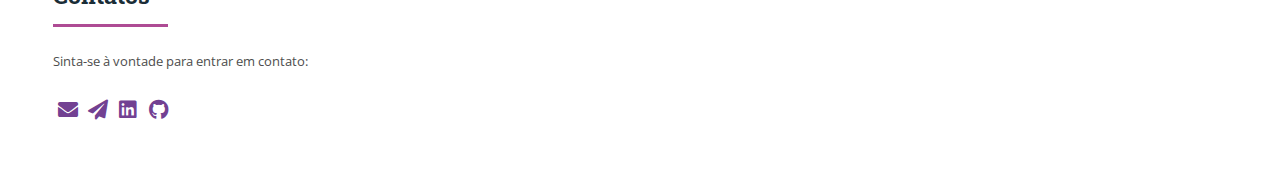
==== commit 53af1e76: "New Project: CardioCatch" ====
--- a/index.html
+++ b/index.html
@@ -199,6 +199,27 @@
 												<li><a href="https://github.com/TalithaStella/rossmann_project" class="button" target="_blank">SAIBA MAIS</a></li>
 											</ul>
 										</article>
+
+										<article>
+											<a href="https://github.com/TalithaStella/CardioDisease" class="image" target="_blank"><img src="images/cardiocatch.png" alt="" /></a>
+											<h3>CardioCatch Disease - Modelo de Classificação</h3>
+											<p>Construção de uma solução de negócio para uma empresa especializada em detecção de doenças cardíacas, com o objetivo melhorar o faturamento que varia de acordo com a precisão do diagnóstico feita pelos profissionais de maneira tradicional.
+												 Como resultado, foi possível aumentar a precisão de média 50% para média 75% com um retorno de quase 200mil.</p>
+											<h4>Ferramentas Utilizadas</h4>
+												<ul>
+													<li>Python (pandas, numpy, seaborn, matplotlib, dyton, HTML)</li>
+													<li>Algoritmos pré-processamento de dados</li>
+													<li>Machine Learning (XGBoost, LGBMClassifier, scipy, sklearn: BaggingClassifier, RandomForestClassifier, KNeighborsClassifier, DecisionTreeClassifier )</li>
+													<li>Jupyter Notebook / VSCode</li>
+													<li>GitHub</li>
+
+												</ul>
+	
+											<ul class="actions">
+												<li><a href="https://github.com/TalithaStella/CardioDisease" class="button" target="_blank">SAIBA MAIS</a></li>
+											</ul>
+										</article>
+
 										<article>
 											<a href="https://github.com/TalithaStella/fomezero_zomato" class="image" target="_blank"><img src="images/market.png" alt="" /></a>
 											<h3>FomeZero Marketplace - Painel Gerencial para Negócio</h3>
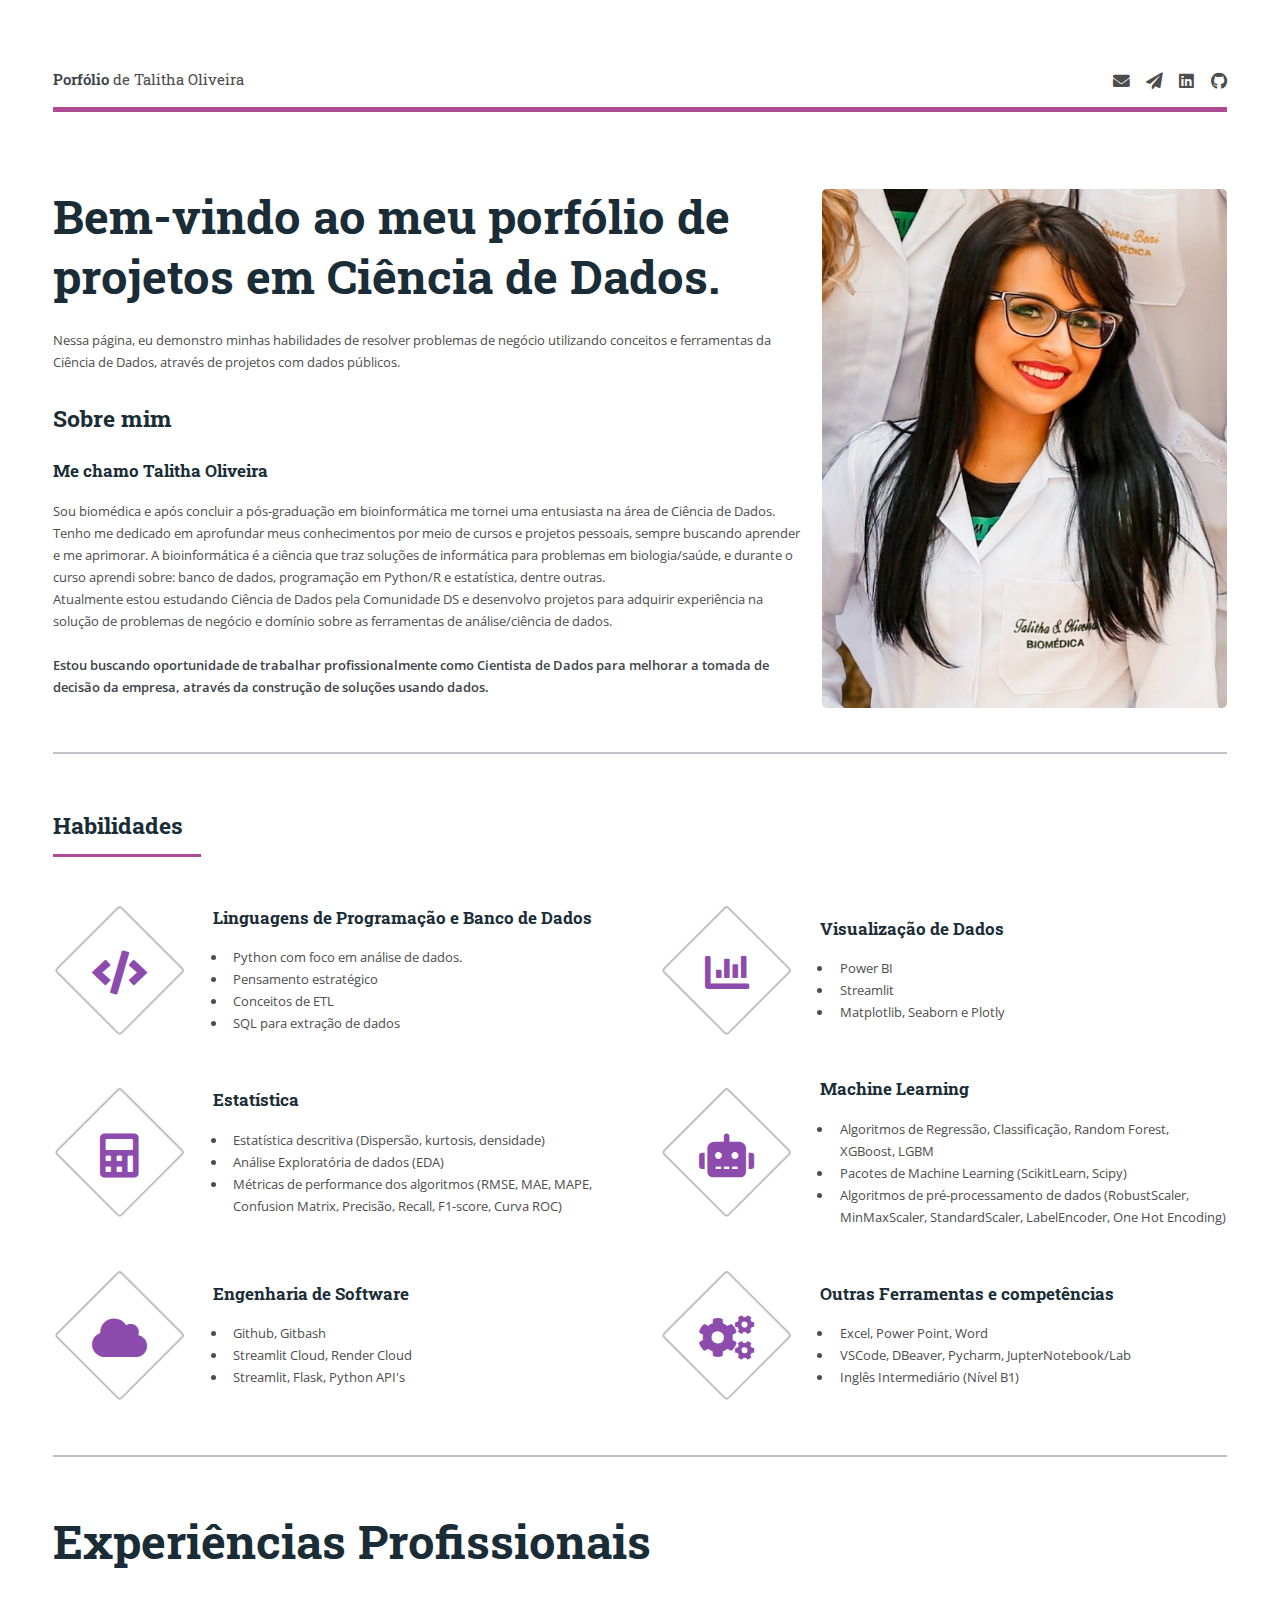
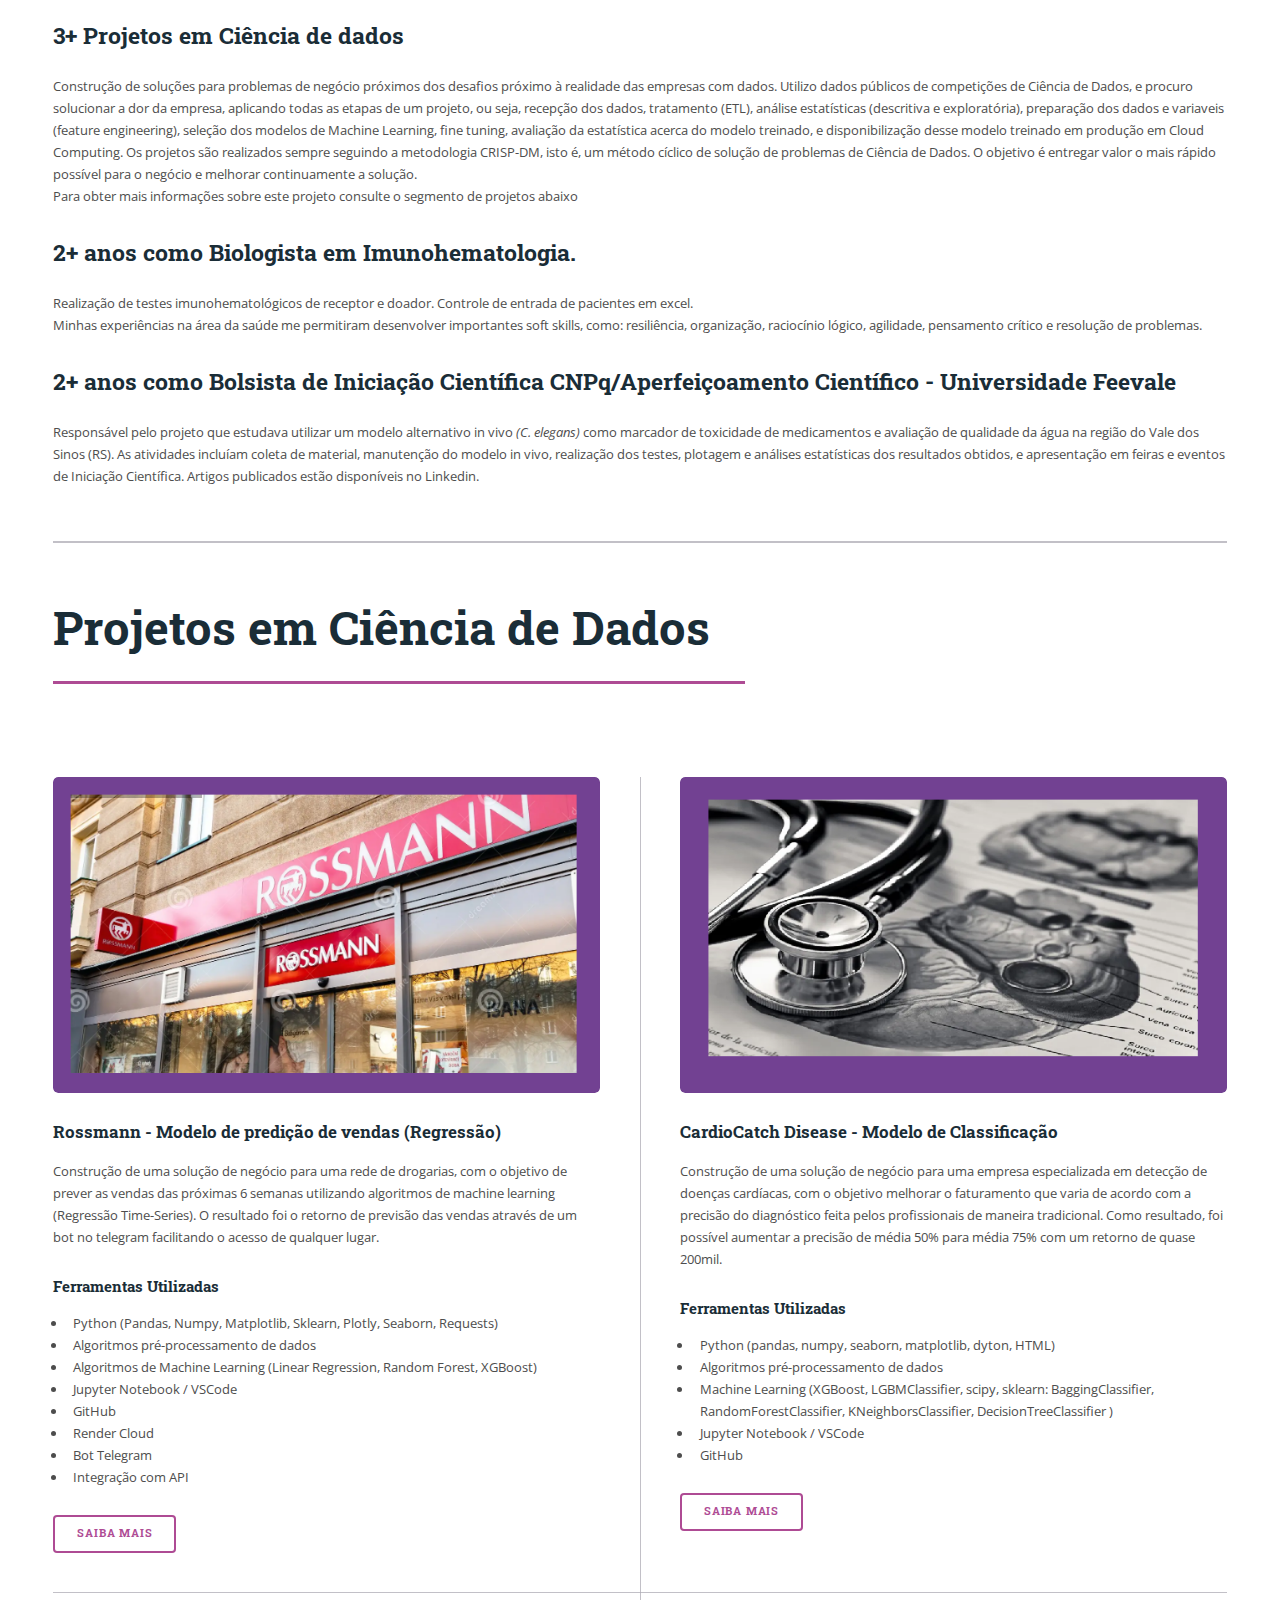
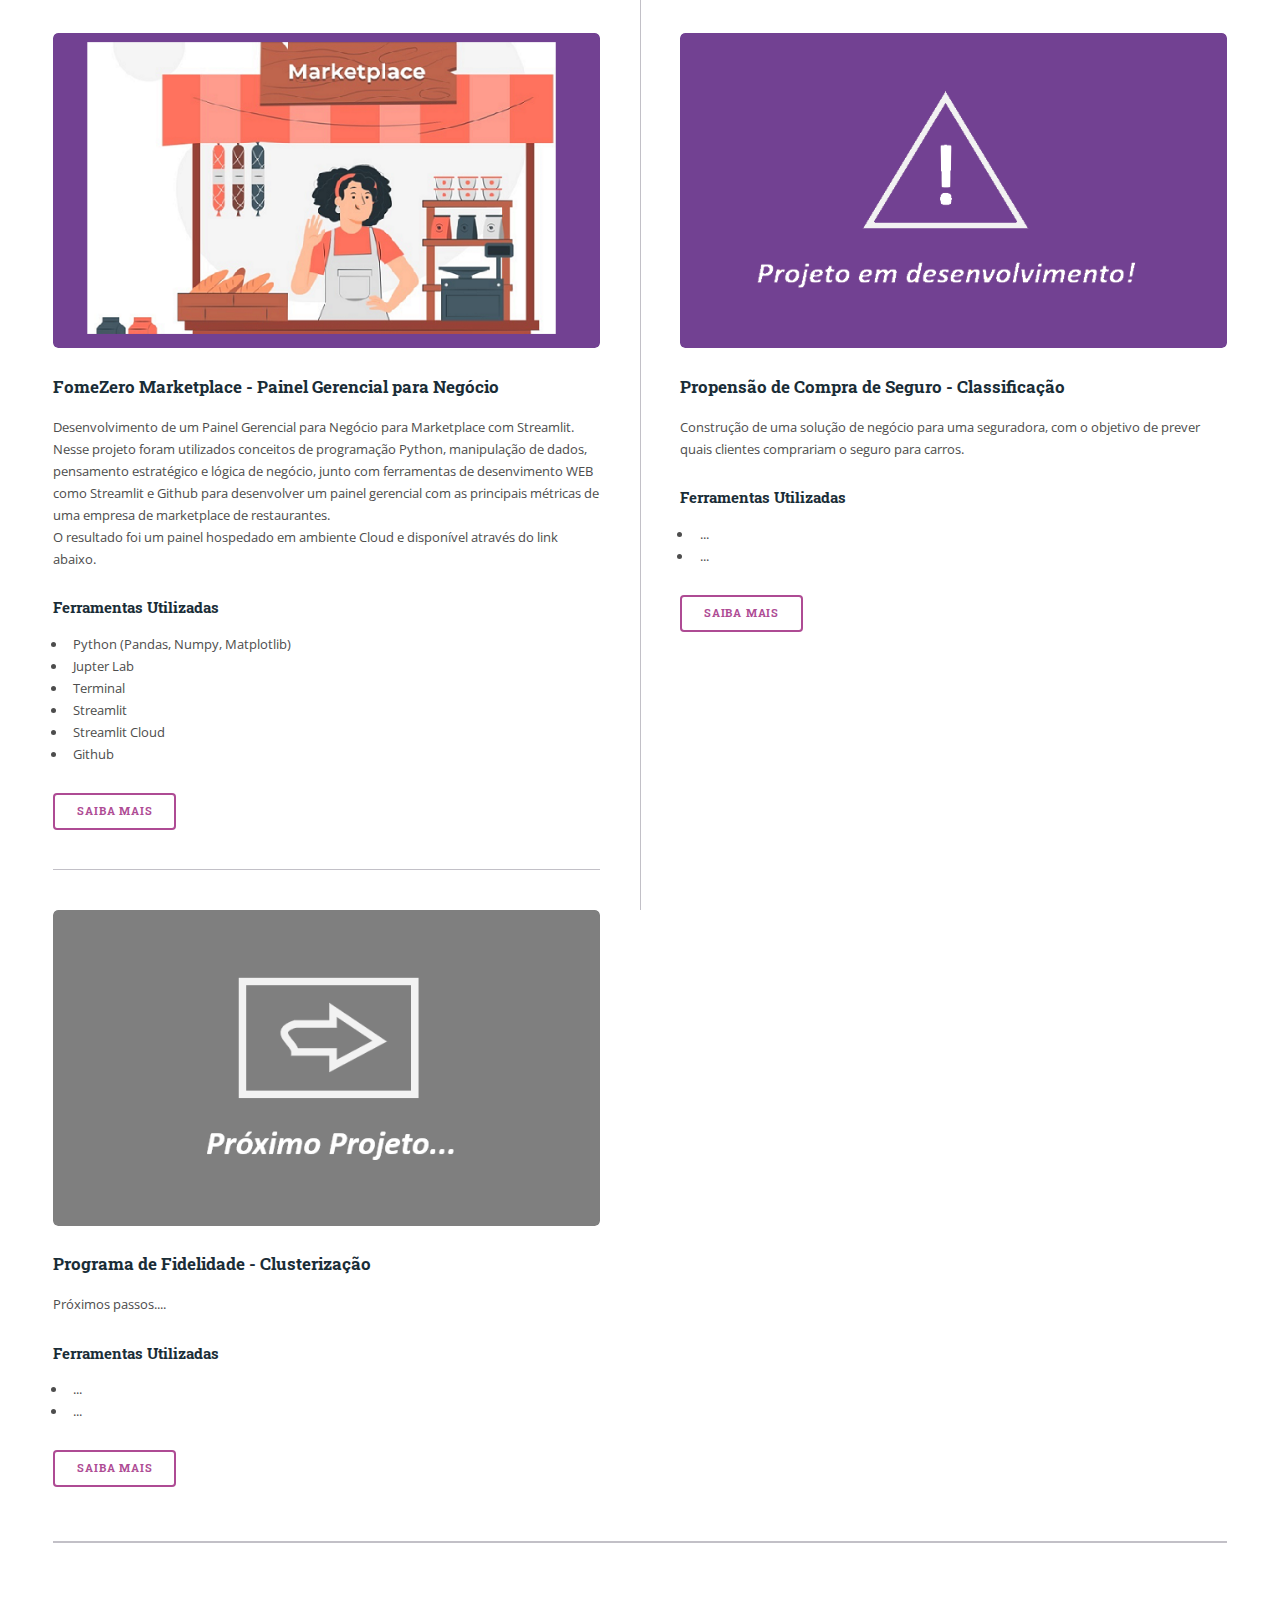
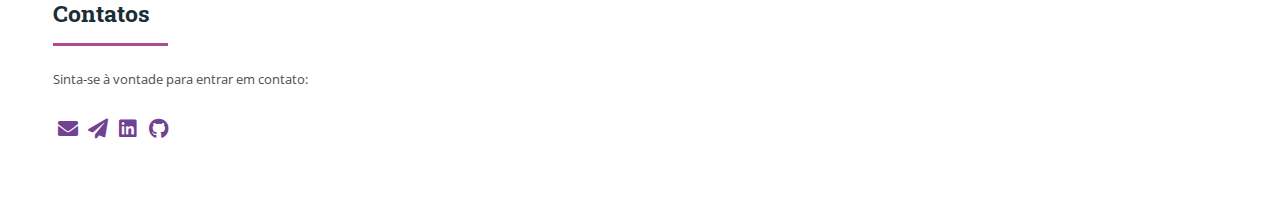
==== commit 439d3713: "att description" ====
--- a/index.html
+++ b/index.html
@@ -104,7 +104,7 @@
 												<ul>
 													<li>Estatística descritiva (Dispersão, kurtosis, densidade)</li>
 													<li>Análise Exploratória de dados (EDA)</li>
-													<li>Métricas de performance dos algoritmos (RMSE, MAE, MAPE, Confusion Matrix, Precisão)</li>
+													<li>Métricas de performance dos algoritmos (RMSE, MAE, MAPE, Confusion Matrix, Precisão, Recall, F1-score, Curva ROC)</li>
 
 												</ul>
 												</div>
@@ -114,8 +114,9 @@
 											<div class="content">
 												<h3>Machine Learning</h3>
 												<ul>
-													<li>Algoritmos de Regressão, Classificação, Random Forest, XGBoost</li>
-													<li>Pacotes de Machine Learning (Scikit Learn, Scipy)</li>
+													<li>Algoritmos de Regressão, Classificação, Random Forest, XGBoost, LGBM</li>
+													<li>Pacotes de Machine Learning (ScikitLearn, Scipy)</li>
+													<li>Algoritmos de pré-processamento de dados (RobustScaler, MinMaxScaler, StandardScaler, LabelEncoder, One Hot Encoding)</li>
 												</ul>
 												
 											</div>
@@ -155,7 +156,7 @@
 									</header>
 
 									
-										<h2 id="content">2+ Projetos em Ciência de dados</h2>
+										<h2 id="content">3+ Projetos em Ciência de dados</h2>
 										<p>Construção de soluções para problemas de negócio próximos dos desafios próximo à realidade das empresas com dados. 
 											Utilizo dados públicos de competições de Ciência de Dados, e procuro solucionar a dor da empresa, aplicando todas as etapas de um projeto, ou seja, recepção dos dados, tratamento (ETL),
 											 análise estatísticas (descritiva e exploratória), preparação dos dados e variaveis (feature engineering), seleção dos modelos de Machine Learning, fine tuning, avaliação da estatística acerca do modelo treinado, e disponibilização desse modelo treinado em produção em Cloud Computing.  
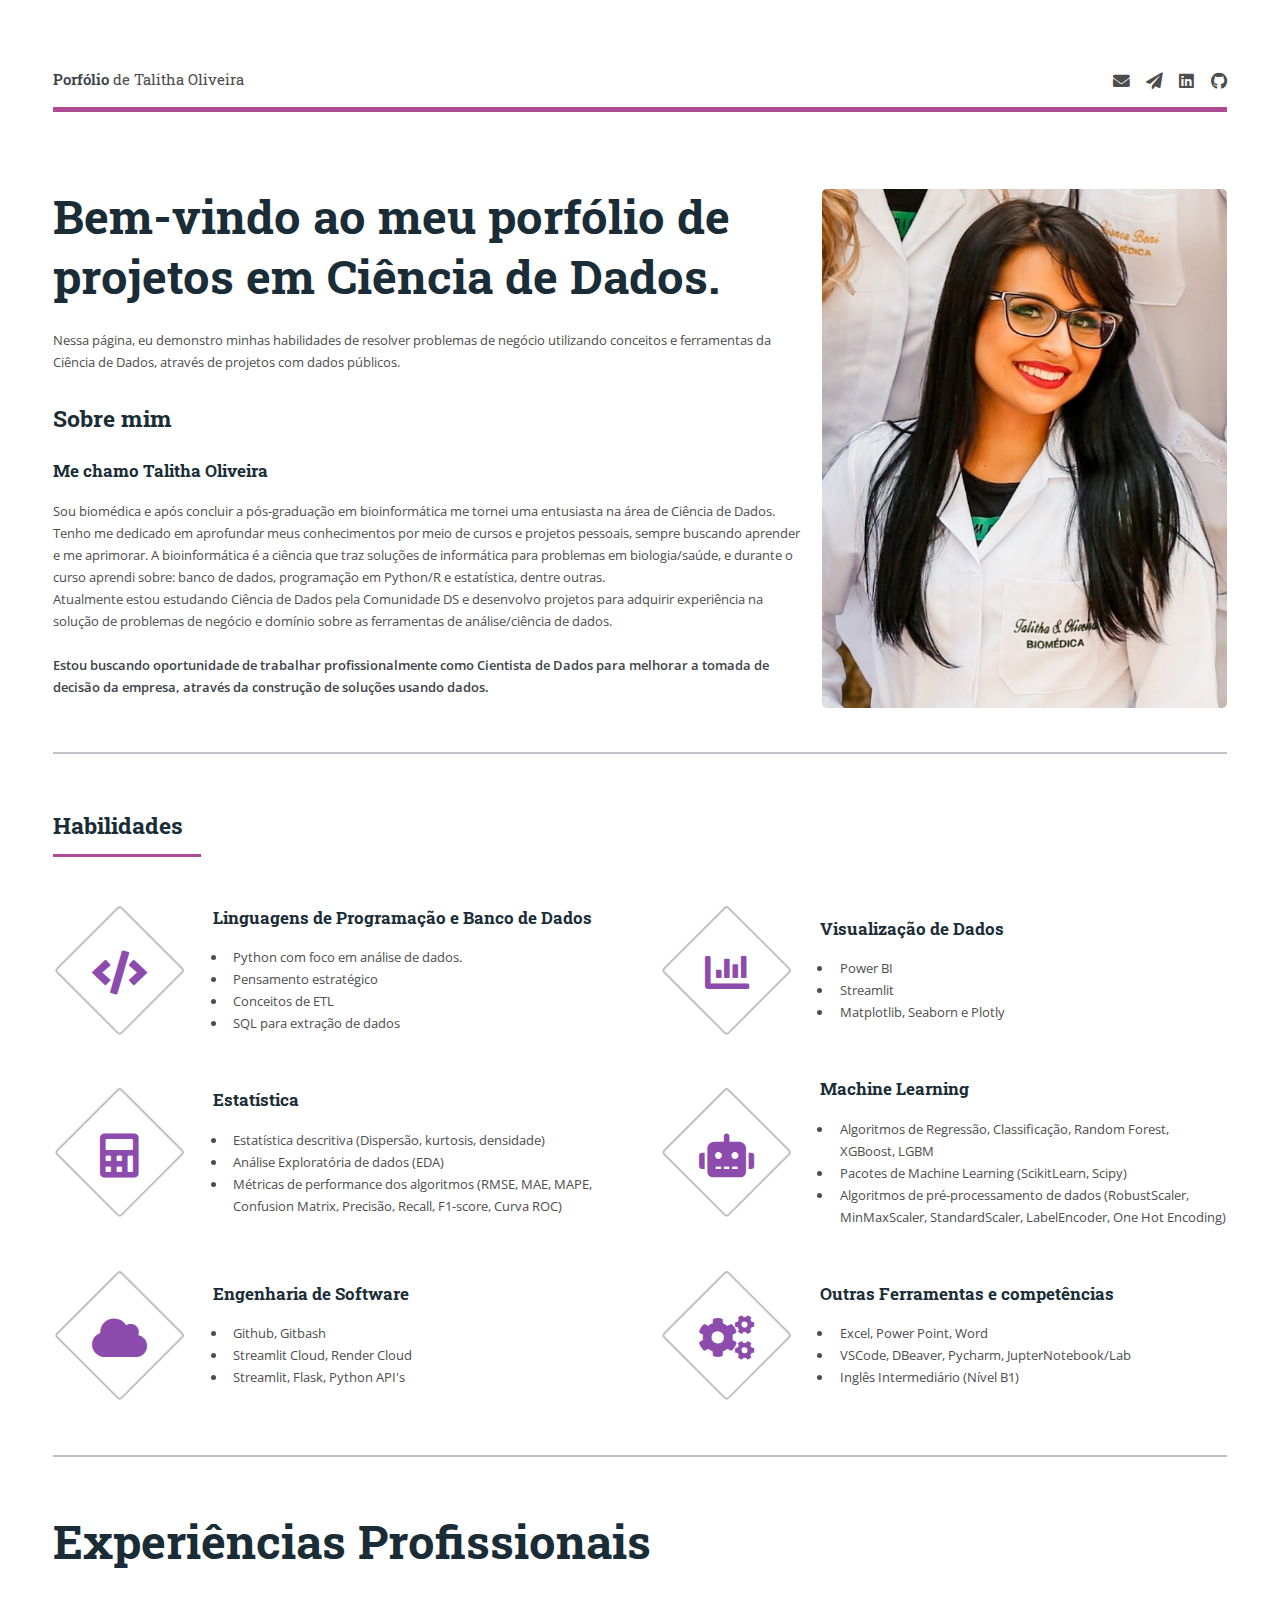
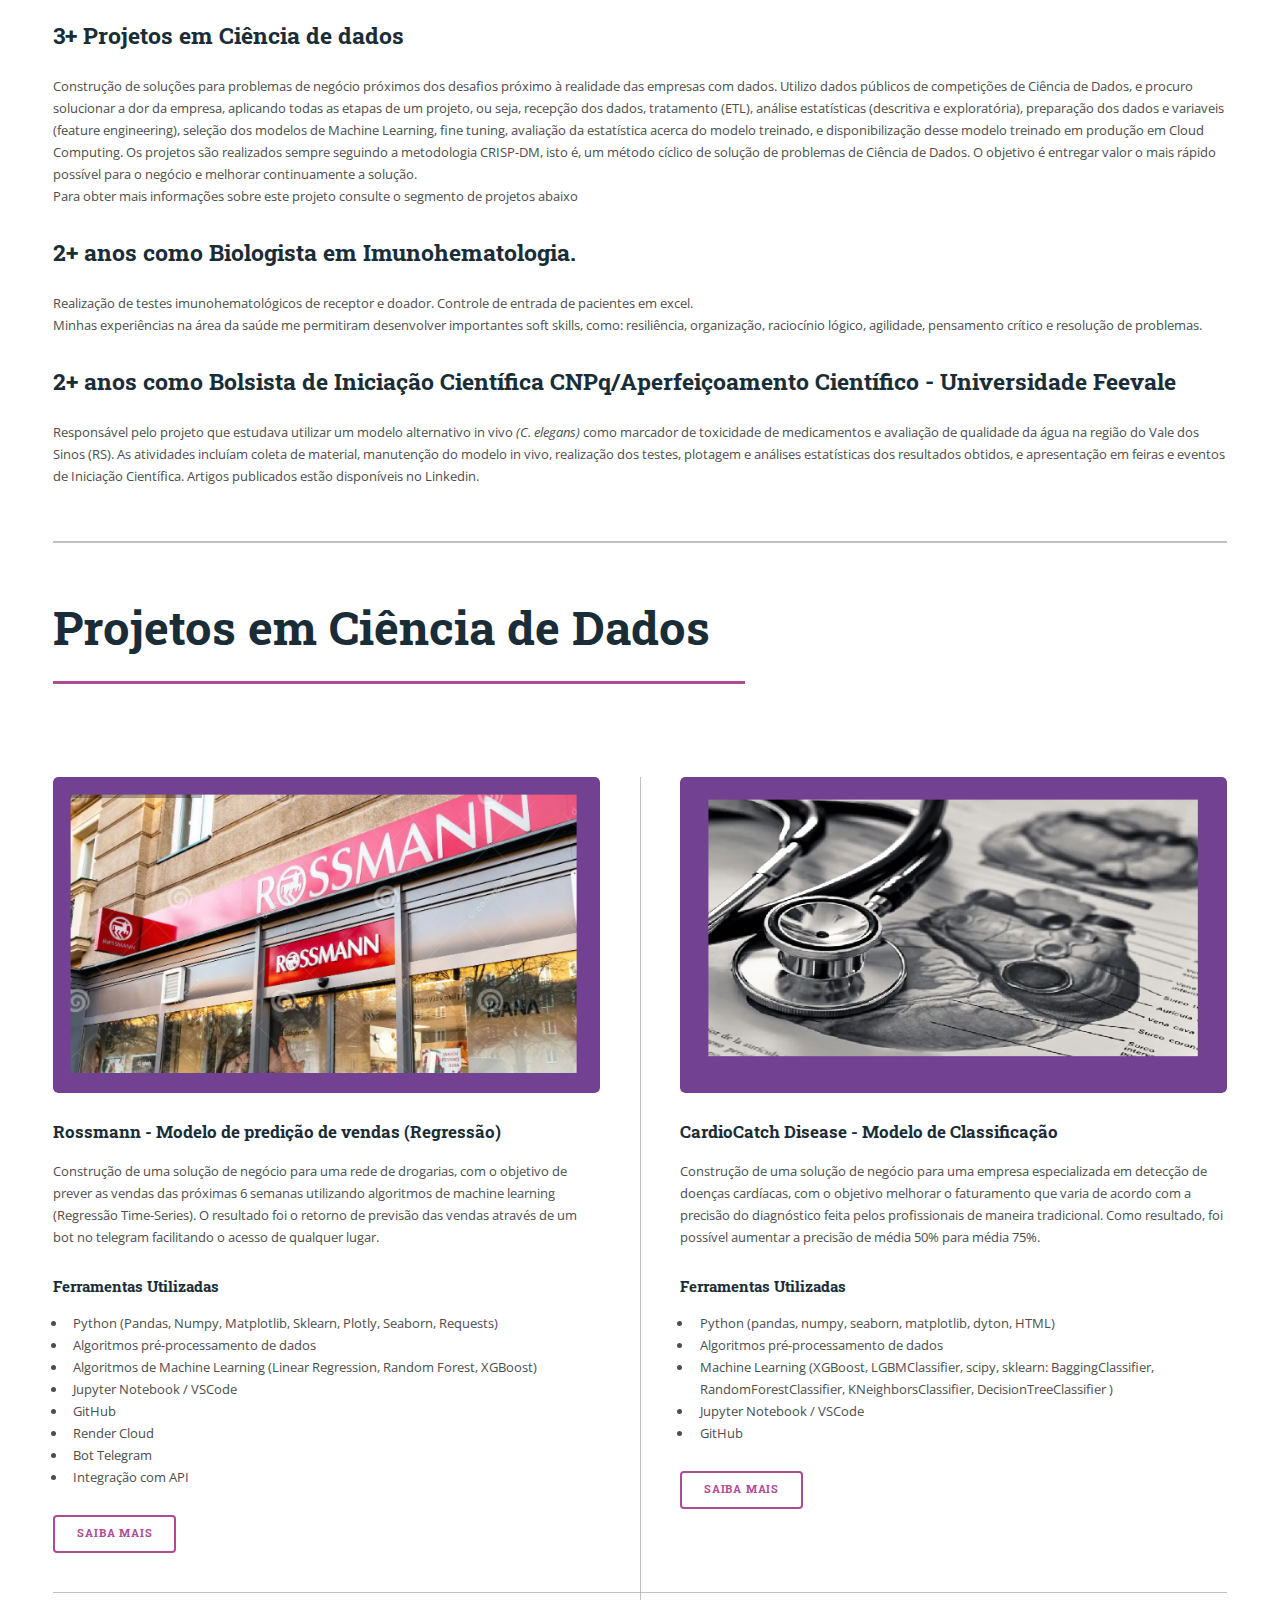
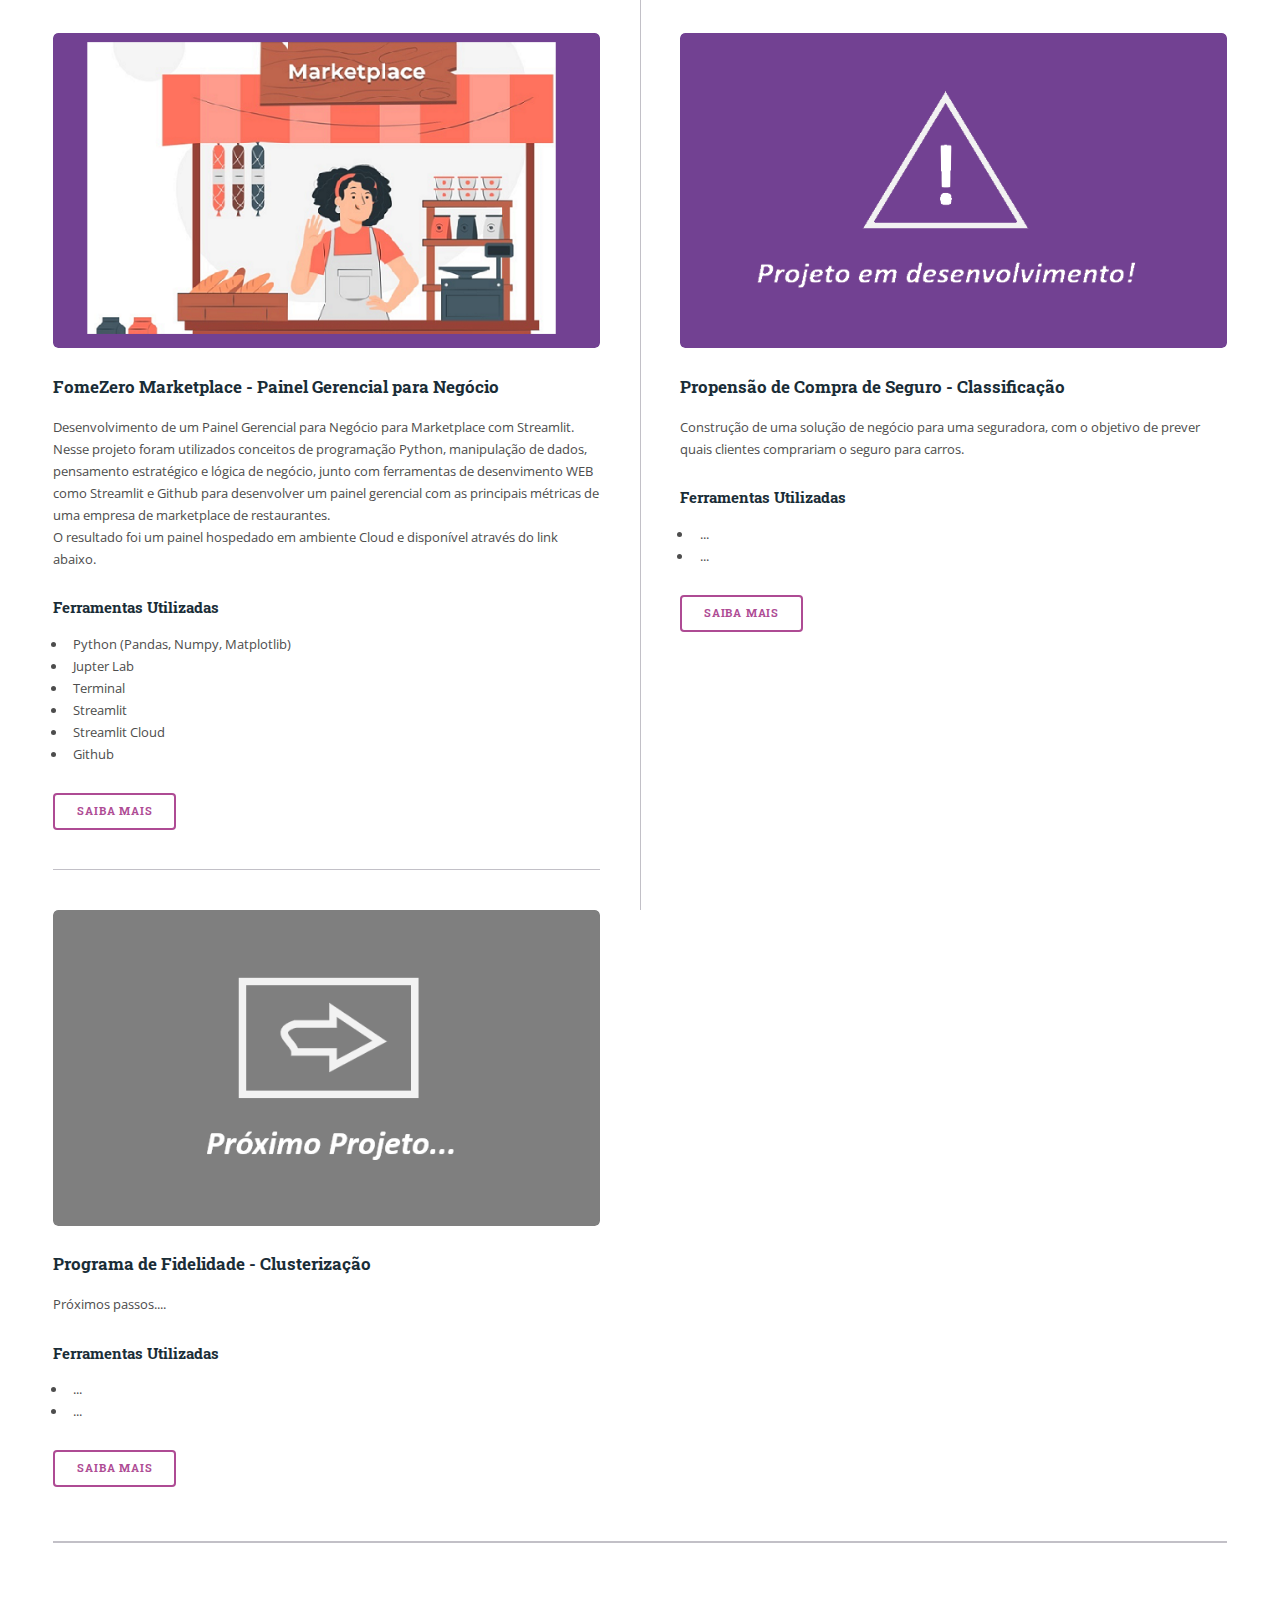
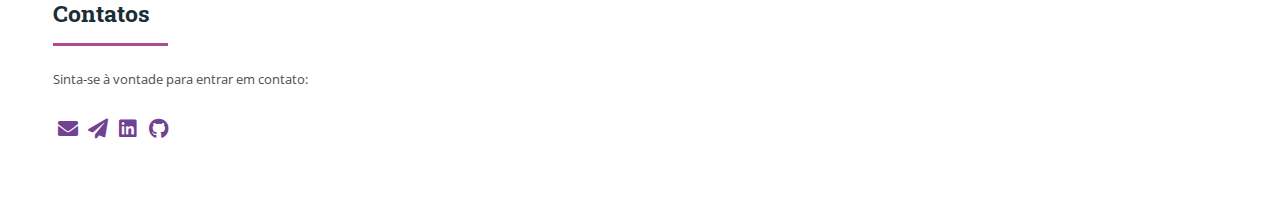
==== commit cf9d4fd0: "att" ====
--- a/index.html
+++ b/index.html
@@ -205,7 +205,7 @@
 											<a href="https://github.com/TalithaStella/CardioDisease" class="image" target="_blank"><img src="images/cardiocatch.png" alt="" /></a>
 											<h3>CardioCatch Disease - Modelo de Classificação</h3>
 											<p>Construção de uma solução de negócio para uma empresa especializada em detecção de doenças cardíacas, com o objetivo melhorar o faturamento que varia de acordo com a precisão do diagnóstico feita pelos profissionais de maneira tradicional.
-												 Como resultado, foi possível aumentar a precisão de média 50% para média 75% com um retorno de quase 200mil.</p>
+												 Como resultado, foi possível aumentar a precisão de média 50% para média 75%.</p>
 											<h4>Ferramentas Utilizadas</h4>
 												<ul>
 													<li>Python (pandas, numpy, seaborn, matplotlib, dyton, HTML)</li>
